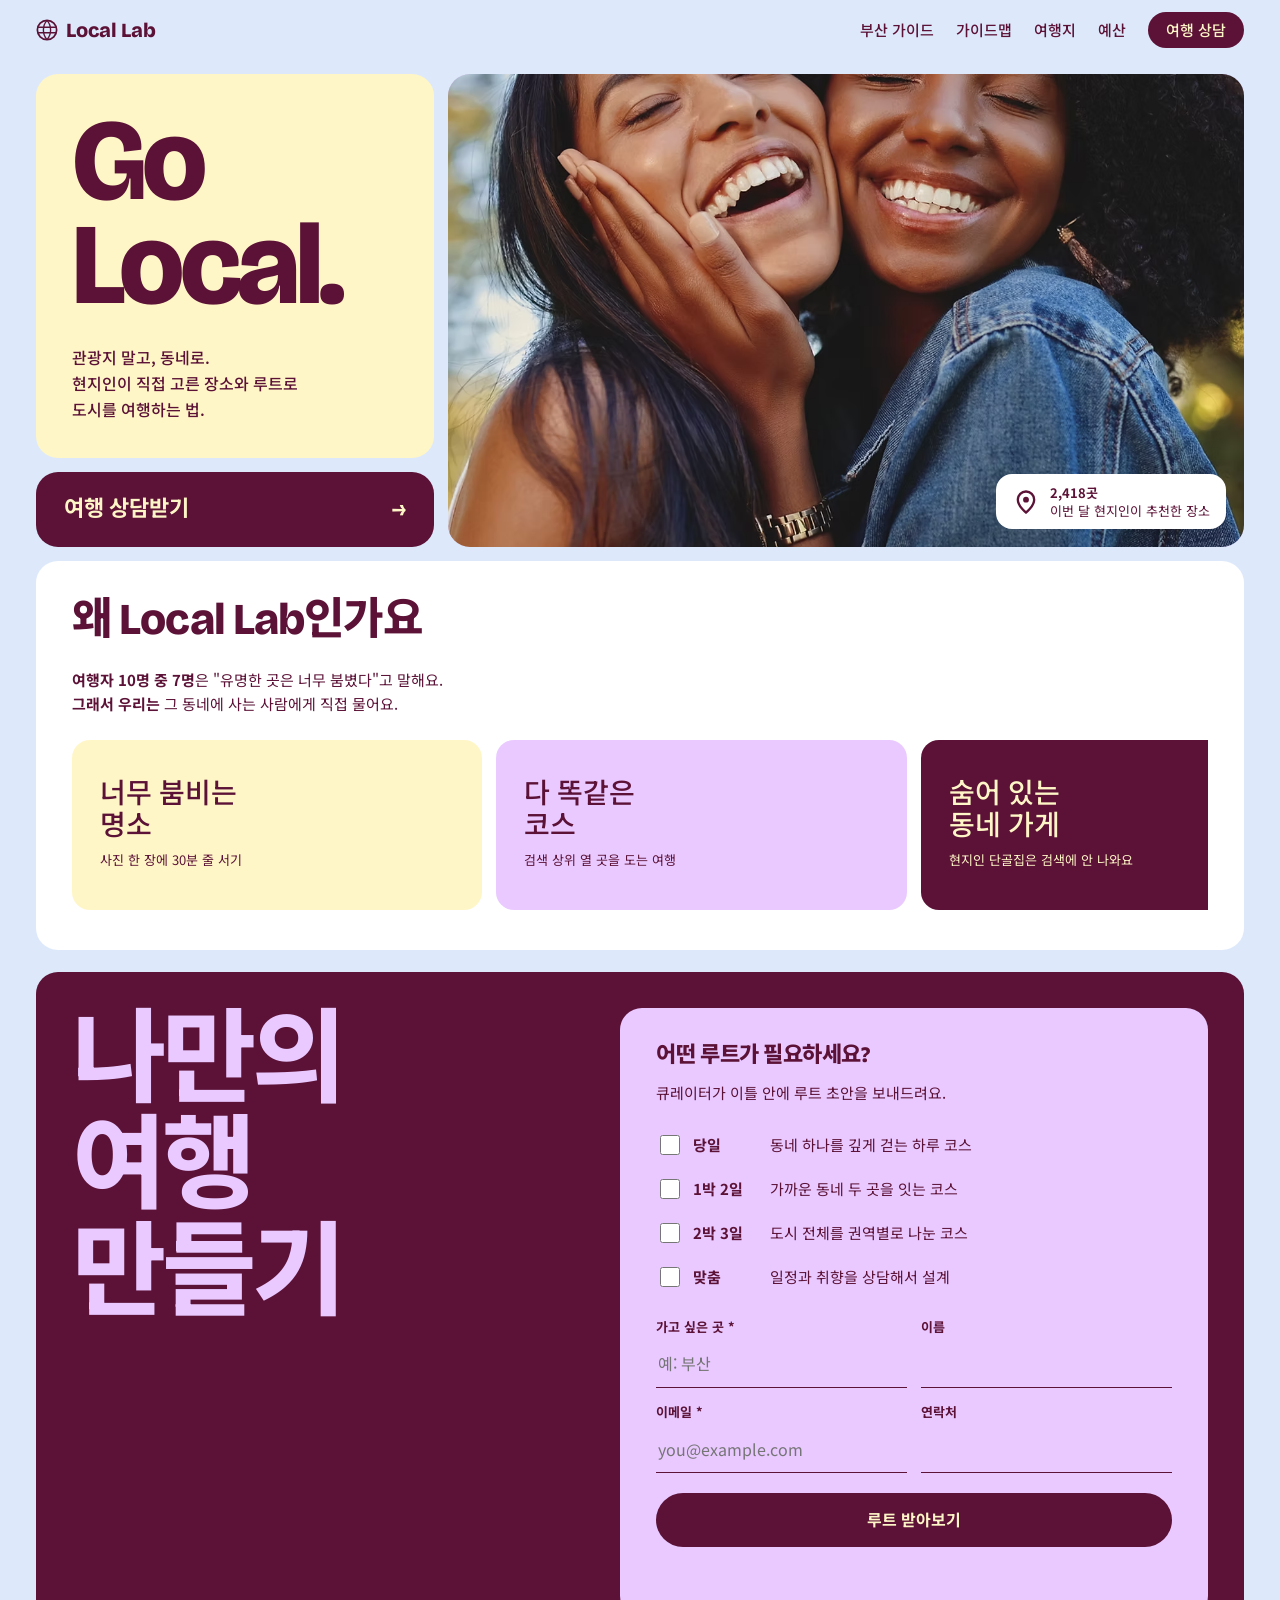
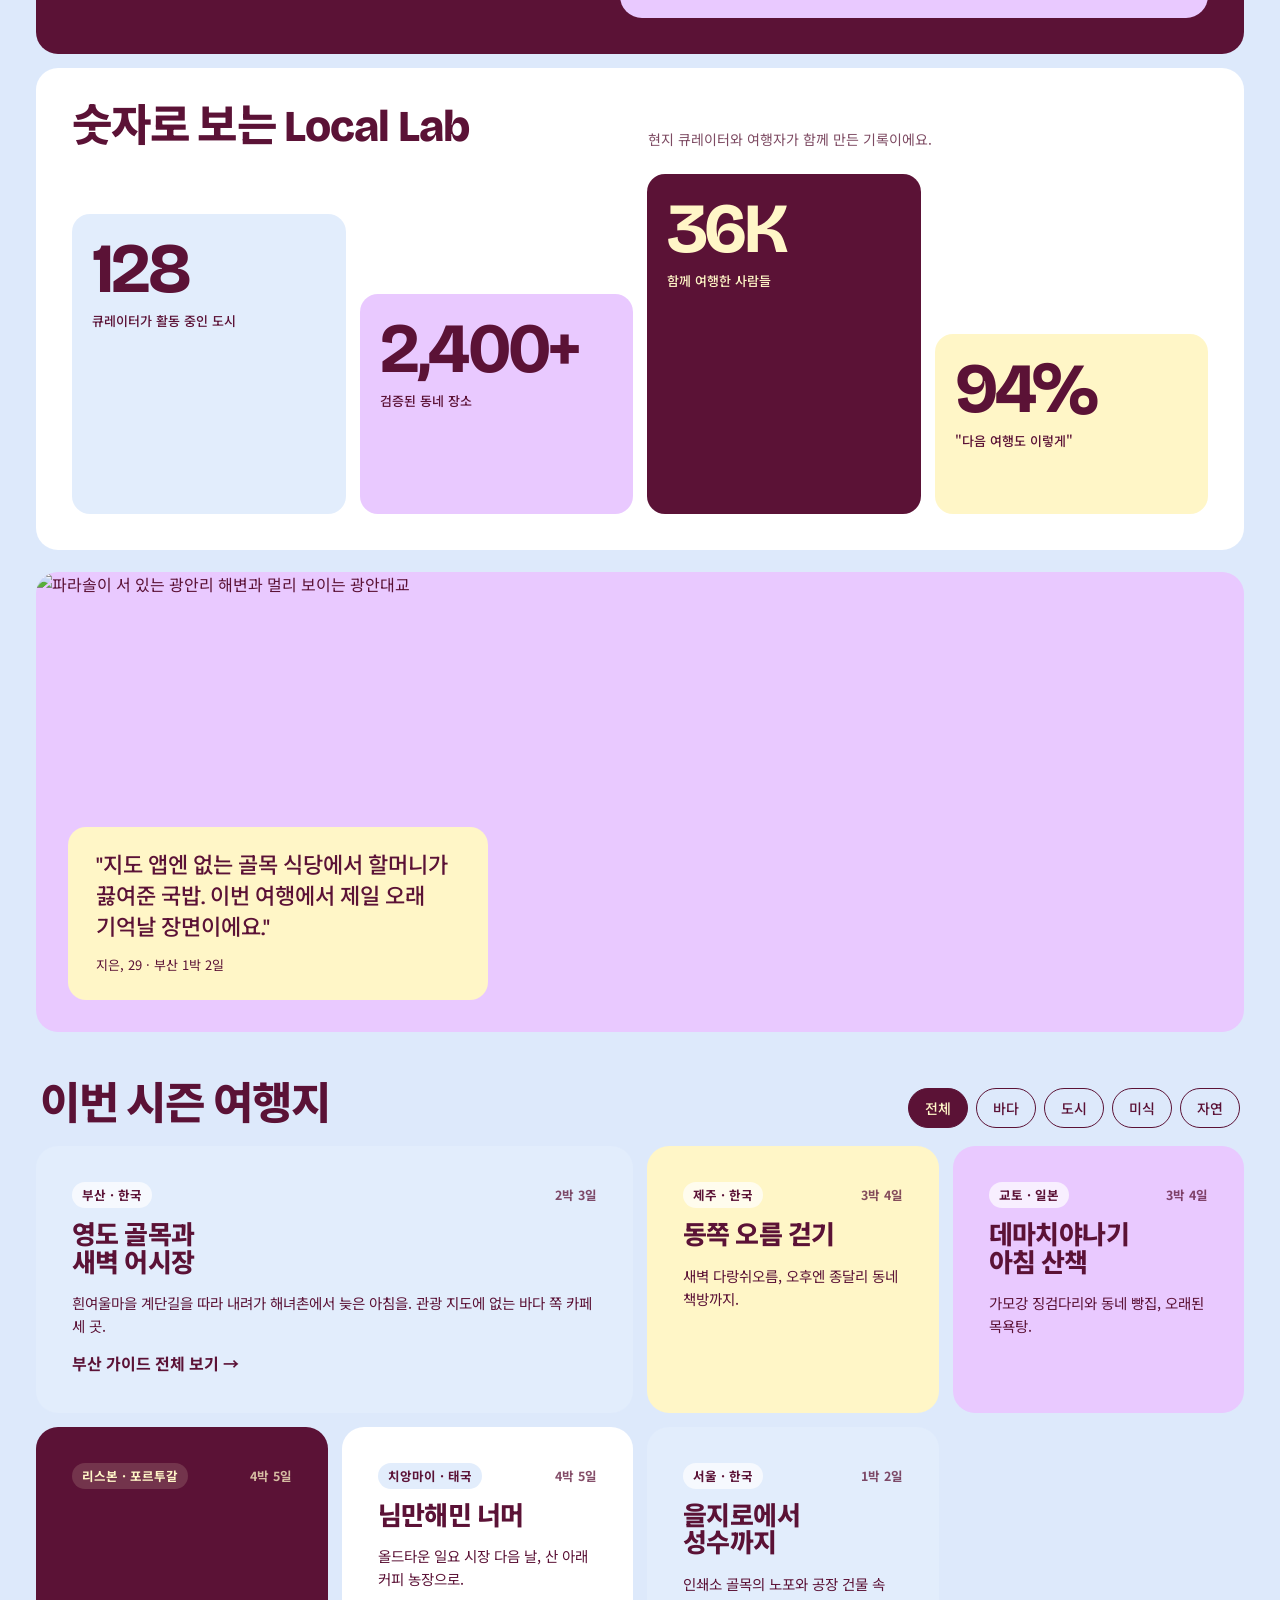
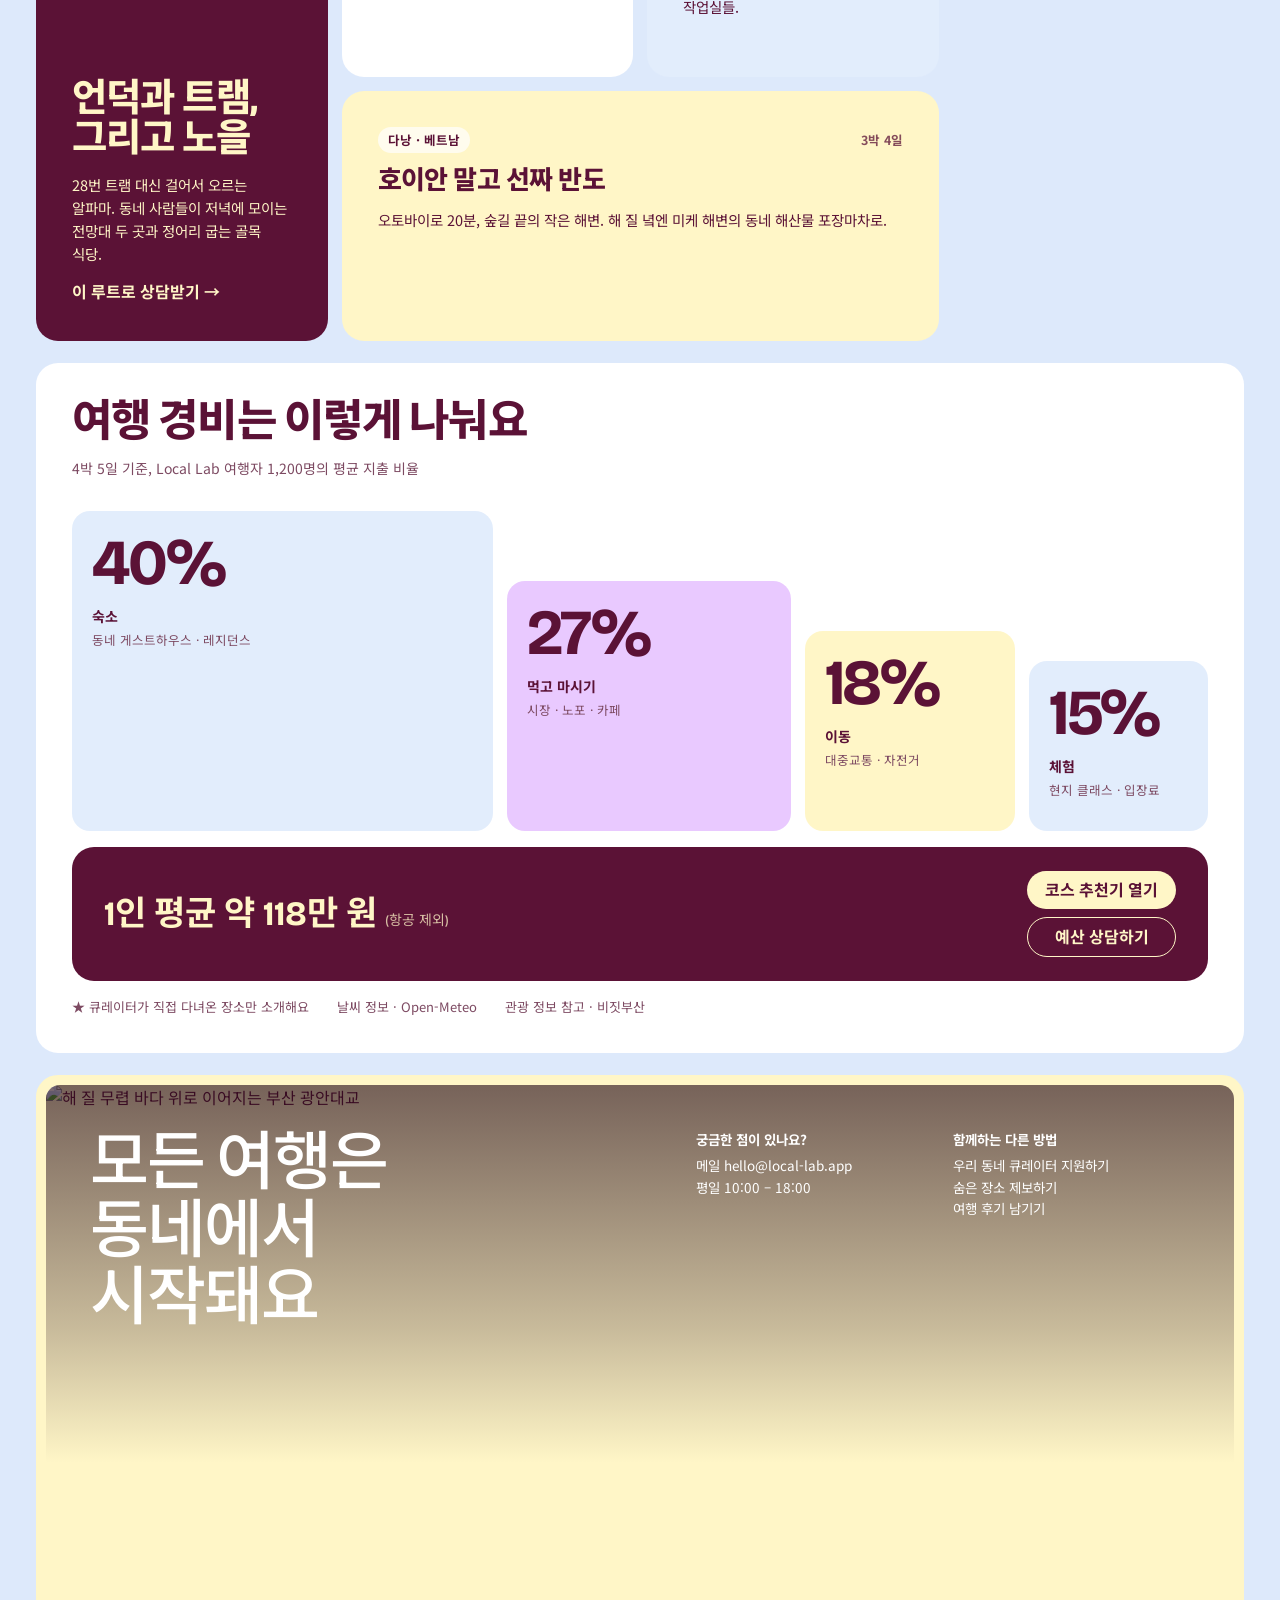
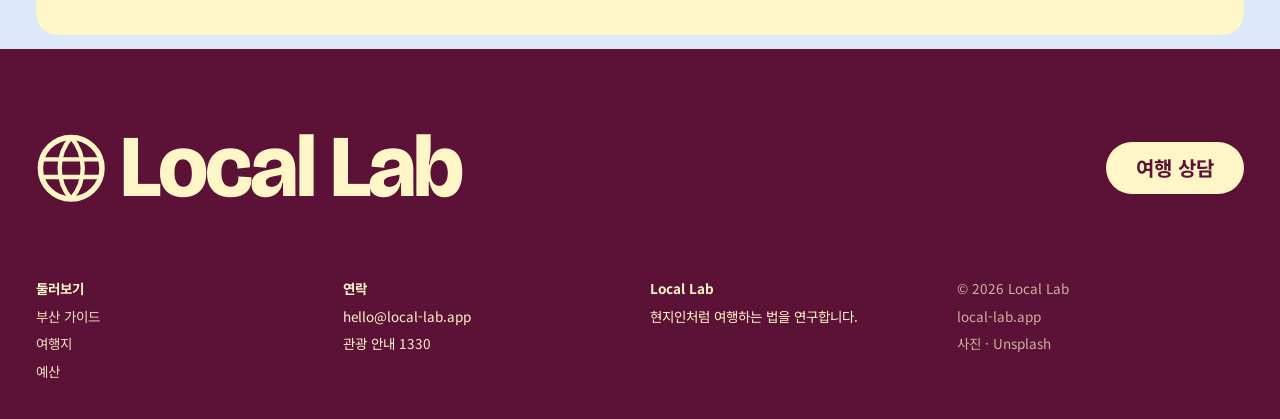
==== index.html @ 5cd9c6f1 "현재 배포본(1bb98b7c) 기준 첫 기록 홈, 부산 가이드, 가이드맵, 배포/롤백 스크립트  Co-Authored-By: Claude Opus 5.5 <noreply@anthr" ====
<!doctype html>
<html lang="ko">
<head>
  <meta charset="utf-8">
  <meta name="viewport" content="width=device-width, initial-scale=1, viewport-fit=cover">
  <meta name="theme-color" content="#dde9fb">
  <title>Local Lab · 현지인처럼 여행하기</title>
  <meta name="description" content="Local Lab은 현지인이 직접 고른 장소와 루트로 도시를 여행하는 법을 안내하는 여행 가이드입니다.">
  <link rel="icon" href="data:image/svg+xml,<svg xmlns='http://www.w3.org/2000/svg' viewBox='0 0 32 32'><rect width='32' height='32' rx='9' fill='%235b1236'/><circle cx='16' cy='14' r='6' fill='%23fff6c7'/><path d='M4 26 L12 18 L18 23 L23 19 L28 26Z' fill='%23e9c9ff'/></svg>">
  <link rel="preconnect" href="https://fonts.googleapis.com">
  <link rel="preconnect" href="https://fonts.gstatic.com" crossorigin>
  <link href="https://fonts.googleapis.com/css2?family=Bricolage+Grotesque:opsz,wght@12..96,500;12..96,700;12..96,800&family=Noto+Sans+KR:wght@400;500;700;900&display=swap" rel="stylesheet">
  <link rel="stylesheet" href="styles.css">
</head>
<body>

<header class="nav-wrap">
  <nav class="nav">
    <a class="logo" href="#top" aria-label="Local Lab 홈">
      <svg viewBox="0 0 32 32" aria-hidden="true"><circle cx="16" cy="16" r="14" fill="none" stroke="currentColor" stroke-width="2.5"/><path d="M16 2 C9 10 9 22 16 30 M16 2 C23 10 23 22 16 30 M3 12 H29 M3 20 H29" fill="none" stroke="currentColor" stroke-width="2"/></svg>
      Local Lab
    </a>
    <button class="menu-btn" aria-expanded="false" aria-controls="menu" aria-label="메뉴 열기">
      <span></span><span></span>
    </button>
    <ul class="menu" id="menu">
      <li><a href="busan.html">부산 가이드</a></li>
      <li><a href="map.html">가이드맵</a></li>
      <li><a href="#destinations">여행지</a></li>
      <li><a href="#budget">예산</a></li>
      <li><a href="#plan" class="pill">여행 상담</a></li>
    </ul>
  </nav>
</header>

<main id="top">

  <!-- 1. HERO -->
  <section class="hero container split">
    <div class="split-a hero-left">
      <div class="card hero-copy bg-cream">
        <h1>Go<br>Local.</h1>
        <p class="hero-sub">관광지 말고, 동네로.<br>현지인이 직접 고른 장소와 루트로<br>도시를 여행하는 법.</p>
      </div>
      <a href="#plan" class="card hero-cta bg-plum">여행 상담받기 <span aria-hidden="true">→</span></a>
    </div>
    <div class="split-b card hero-art bg-lilac">
      <img class="photo" alt="얼굴을 맞대고 환하게 웃는 두 여행자" src="assets/hero.avif" fetchpriority="high">
      <div class="hero-badge">
        <svg viewBox="0 0 24 24" aria-hidden="true"><path d="M12 21s-7-5.5-7-11a7 7 0 0 1 14 0c0 5.5-7 11-7 11z" fill="none" stroke="currentColor" stroke-width="2"/><circle cx="12" cy="10" r="2.5" fill="currentColor"/></svg>
        <span><b>2,418곳</b><br>이번 달 현지인이 추천한 장소</span>
      </div>
    </div>
  </section>

  <!-- 2. WHY -->
  <section class="container">
    <div class="card bg-white why">
      <h2>왜 Local Lab인가요</h2>
      <p class="why-lines"><b>여행자 10명 중 7명</b>은 "유명한 곳은 너무 붐볐다"고 말해요.<br><b>그래서 우리는</b> 그 동네에 사는 사람에게 직접 물어요.</p>
      <ul class="why-cards" aria-label="여행자들이 겪는 문제">
        <li class="bg-cream"><b>너무 붐비는<br>명소</b><span>사진 한 장에 30분 줄 서기</span></li>
        <li class="bg-lilac"><b>다 똑같은<br>코스</b><span>검색 상위 열 곳을 도는 여행</span></li>
        <li class="bg-plum"><b>숨어 있는<br>동네 가게</b><span>현지인 단골집은 검색에 안 나와요</span></li>
        <li class="bg-sky"><b>낯선 길과<br>말</b><span>물어볼 사람이 없는 골목</span></li>
      </ul>
    </div>
  </section>

  <!-- 3. PLAN (참여 폼) -->
  <section class="container" id="plan">
    <div class="card bg-plum plan split">
      <h2 class="plan-title split-a">나만의<br>여행<br>만들기</h2>
      <form class="card bg-lilac plan-form split-b" id="contact-form" novalidate>
        <h3>어떤 루트가 필요하세요?</h3>
        <p>큐레이터가 이틀 안에 루트 초안을 보내드려요.</p>
        <fieldset>
          <legend class="sr-only">루트 종류</legend>
          <label><input type="checkbox" name="type" value="day"> <b>당일</b> 동네 하나를 깊게 걷는 하루 코스</label>
          <label><input type="checkbox" name="type" value="short"> <b>1박 2일</b> 가까운 동네 두 곳을 잇는 코스</label>
          <label><input type="checkbox" name="type" value="long"> <b>2박 3일</b> 도시 전체를 권역별로 나눈 코스</label>
          <label><input type="checkbox" name="type" value="custom"> <b>맞춤</b> 일정과 취향을 상담해서 설계</label>
        </fieldset>
        <div class="row">
          <label class="field">가고 싶은 곳 *<input type="text" name="dest" required placeholder="예: 부산" autocomplete="off"></label>
          <label class="field">이름<input type="text" name="name" autocomplete="name"></label>
        </div>
        <div class="row">
          <label class="field">이메일 *<input type="email" name="email" required placeholder="you@example.com" autocomplete="email" inputmode="email"></label>
          <label class="field">연락처<input type="tel" name="phone" autocomplete="tel" inputmode="tel"></label>
        </div>
        <button type="submit" class="btn-plum">루트 받아보기</button>
        <p class="form-msg" role="status" aria-live="polite"></p>
      </form>
    </div>
  </section>

  <!-- 4. NUMBERS -->
  <section class="container">
    <div class="card bg-white why">
      <div class="why-head">
        <h2>숫자로 보는 Local Lab</h2>
        <p class="muted">현지 큐레이터와 여행자가 함께 만든 기록이에요.</p>
      </div>
      <div class="stats" role="list">
        <div class="stat bg-sky h1" role="listitem"><strong data-count="128">128</strong><span>큐레이터가 활동 중인 도시</span></div>
        <div class="stat bg-lilac h2" role="listitem"><strong data-count="2400" data-suffix="+">2,400+</strong><span>검증된 동네 장소</span></div>
        <div class="stat bg-plum h3" role="listitem"><strong data-count="36" data-suffix="K">36K</strong><span>함께 여행한 사람들</span></div>
        <div class="stat bg-cream h4" role="listitem"><strong data-count="94" data-suffix="%">94%</strong><span>"다음 여행도 이렇게"</span></div>
      </div>
    </div>
  </section>

  <!-- 5. TESTIMONIAL -->
  <section class="container">
    <figure class="card quote-card bg-lilac">
      <img class="photo" loading="lazy" alt="파라솔이 서 있는 광안리 해변과 멀리 보이는 광안대교"
        src="https://images.unsplash.com/photo-1633839537302-3c195a4893be?w=1600&q=75&auto=format&fit=crop"
        srcset="https://images.unsplash.com/photo-1633839537302-3c195a4893be?w=800&q=75&auto=format&fit=crop 800w,
                https://images.unsplash.com/photo-1633839537302-3c195a4893be?w=1600&q=75&auto=format&fit=crop 1600w,
                https://images.unsplash.com/photo-1633839537302-3c195a4893be?w=2400&q=75&auto=format&fit=crop 2400w"
        sizes="100vw">
      <blockquote class="quote bg-cream">
        <p>"지도 앱엔 없는 골목 식당에서 할머니가 끓여준 국밥. 이번 여행에서 제일 오래 기억날 장면이에요."</p>
        <figcaption>지은, 29 · 부산 1박 2일</figcaption>
      </blockquote>
    </figure>
  </section>

  <!-- 6. DESTINATIONS -->
  <section class="container" id="destinations">
    <div class="section-head">
      <h2>이번 시즌 여행지</h2>
      <div class="chips" role="group" aria-label="테마로 거르기">
        <button class="chip is-on" data-filter="all">전체</button>
        <button class="chip" data-filter="sea">바다</button>
        <button class="chip" data-filter="city">도시</button>
        <button class="chip" data-filter="food">미식</button>
        <button class="chip" data-filter="nature">자연</button>
      </div>
    </div>
    <div class="dest-grid">
      <article class="card dest bg-sky wide" data-tags="sea food">
        <div class="dest-top"><span class="tag">부산 · 한국</span><span class="days">2박 3일</span></div>
        <h3>영도 골목과<br>새벽 어시장</h3>
        <p>흰여울마을 계단길을 따라 내려가 해녀촌에서 늦은 아침을. 관광 지도에 없는 바다 쪽 카페 세 곳.</p>
        <a href="busan.html" class="link-dark">부산 가이드 전체 보기 →</a>
      </article>
      <article class="card dest bg-cream" data-tags="nature sea">
        <div class="dest-top"><span class="tag">제주 · 한국</span><span class="days">3박 4일</span></div>
        <h3>동쪽 오름 걷기</h3>
        <p>새벽 다랑쉬오름, 오후엔 종달리 동네 책방까지.</p>
      </article>
      <article class="card dest bg-lilac" data-tags="city food">
        <div class="dest-top"><span class="tag">교토 · 일본</span><span class="days">3박 4일</span></div>
        <h3>데마치야나기<br>아침 산책</h3>
        <p>가모강 징검다리와 동네 빵집, 오래된 목욕탕.</p>
      </article>
      <article class="card dest bg-plum tall" data-tags="city">
        <div class="dest-top"><span class="tag">리스본 · 포르투갈</span><span class="days">4박 5일</span></div>
        <h3>언덕과 트램,<br>그리고 노을</h3>
        <p>28번 트램 대신 걸어서 오르는 알파마. 동네 사람들이 저녁에 모이는 전망대 두 곳과 정어리 굽는 골목 식당.</p>
        <a href="#plan" class="link-light">이 루트로 상담받기 →</a>
      </article>
      <article class="card dest bg-white" data-tags="food nature">
        <div class="dest-top"><span class="tag">치앙마이 · 태국</span><span class="days">4박 5일</span></div>
        <h3>님만해민 너머</h3>
        <p>올드타운 일요 시장 다음 날, 산 아래 커피 농장으로.</p>
      </article>
      <article class="card dest bg-sky" data-tags="city food">
        <div class="dest-top"><span class="tag">서울 · 한국</span><span class="days">1박 2일</span></div>
        <h3>을지로에서<br>성수까지</h3>
        <p>인쇄소 골목의 노포와 공장 건물 속 작업실들.</p>
      </article>
      <article class="card dest bg-cream wide" data-tags="sea nature">
        <div class="dest-top"><span class="tag">다낭 · 베트남</span><span class="days">3박 4일</span></div>
        <h3>호이안 말고 선짜 반도</h3>
        <p>오토바이로 20분, 숲길 끝의 작은 해변. 해 질 녘엔 미케 해변의 동네 해산물 포장마차로.</p>
      </article>
    </div>
    <p class="empty" hidden>이 테마의 여행지는 곧 추가돼요.</p>
  </section>

  <!-- 7. BUDGET -->
  <section class="container" id="budget">
    <div class="card bg-white budget">
      <h2>여행 경비는 이렇게 나눠요</h2>
      <p class="muted">4박 5일 기준, Local Lab 여행자 1,200명의 평균 지출 비율</p>
      <div class="budget-bars">
        <div class="bar bg-sky b1"><strong>40%</strong><b>숙소</b><span>동네 게스트하우스 · 레지던스</span></div>
        <div class="bar bg-lilac b2"><strong>27%</strong><b>먹고 마시기</b><span>시장 · 노포 · 카페</span></div>
        <div class="bar bg-cream b3"><strong>18%</strong><b>이동</b><span>대중교통 · 자전거</span></div>
        <div class="bar bg-sky b4"><strong>15%</strong><b>체험</b><span>현지 클래스 · 입장료</span></div>
      </div>
      <div class="card bg-plum budget-total">
        <span>1인 평균 <b>약 118만 원</b> <small>(항공 제외)</small></span>
        <div class="btn-pair">
          <a href="busan.html#planner" class="pill pill-cream">코스 추천기 열기</a>
          <a href="#plan" class="pill pill-outline">예산 상담하기</a>
        </div>
      </div>
      <ul class="trust">
        <li>★ 큐레이터가 직접 다녀온 장소만 소개해요</li>
        <li>날씨 정보 · Open-Meteo</li>
        <li>관광 정보 참고 · 비짓부산</li>
      </ul>
    </div>
  </section>

  <!-- 8. CLOSING -->
  <section class="container">
    <div class="card closing">
      <img class="photo closing-photo" loading="lazy" alt="해 질 무렵 바다 위로 이어지는 부산 광안대교"
        src="https://images.unsplash.com/photo-1702040093537-b8c34eaa0f5c?w=1600&q=75&auto=format&fit=crop"
        srcset="https://images.unsplash.com/photo-1702040093537-b8c34eaa0f5c?w=800&q=75&auto=format&fit=crop 800w,
                https://images.unsplash.com/photo-1702040093537-b8c34eaa0f5c?w=1600&q=75&auto=format&fit=crop 1600w,
                https://images.unsplash.com/photo-1702040093537-b8c34eaa0f5c?w=2400&q=75&auto=format&fit=crop 2400w"
        sizes="100vw">
      <div class="closing-in split">
        <h2 class="split-a">모든 여행은<br>동네에서<br>시작돼요</h2>
        <div class="closing-cols split-b">
          <div>
            <b>궁금한 점이 있나요?</b>
            <p>메일 hello@local-lab.app</p>
            <p>평일 10:00 – 18:00</p>
          </div>
          <div>
            <b>함께하는 다른 방법</b>
            <p>우리 동네 큐레이터 지원하기</p>
            <p>숨은 장소 제보하기</p>
            <p>여행 후기 남기기</p>
          </div>
        </div>
      </div>
    </div>
  </section>

</main>

<!-- 9. FOOTER -->
<footer class="site-footer">
  <div class="container footer-top">
    <a class="logo logo-xl" href="#top">
      <svg viewBox="0 0 32 32" aria-hidden="true"><circle cx="16" cy="16" r="14" fill="none" stroke="currentColor" stroke-width="2.5"/><path d="M16 2 C9 10 9 22 16 30 M16 2 C23 10 23 22 16 30 M3 12 H29 M3 20 H29" fill="none" stroke="currentColor" stroke-width="2"/></svg>
      Local Lab
    </a>
    <a href="#plan" class="pill pill-cream pill-lg">여행 상담</a>
  </div>
  <div class="container footer-cols">
    <div><b>둘러보기</b><a href="busan.html">부산 가이드</a><a href="#destinations">여행지</a><a href="#budget">예산</a></div>
    <div><b>연락</b><span>hello@local-lab.app</span><span>관광 안내 1330</span></div>
    <div><b>Local Lab</b><span>현지인처럼 여행하는 법을 연구합니다.</span></div>
    <div class="footer-copy"><span>© 2026 Local Lab</span><span>local-lab.app</span><span>사진 · Unsplash</span></div>
  </div>
</footer>

<script src="script.js"></script>
</body>
</html>
---- styles.css ----
/* =========================================================
   Local Lab — 공통 스타일
   기기 대응: 폴더블 커버(280px~) · 휴대폰 · 펼친 폴더블/태블릿
             · 데스크톱 · 듀얼 화면(Surface Duo, 폴더블 분할 모드)
   ========================================================= */
:root {
  --page: #dde9fb;
  --white: #ffffff;
  --cream: #fff6c7;
  --lilac: #e9c9ff;
  --sky: #e2edfc;
  --plum: #5b1236;
  --plum-2: #7a1d4b;
  --ink: #5b1236;
  --ink-soft: #7d4a62;
  --radius: 22px;
  --gap: 14px;
  --pad: 16px;
  --display: "Bricolage Grotesque", "Noto Sans KR", system-ui, sans-serif;
  --body: "Noto Sans KR", system-ui, -apple-system, sans-serif;
  /* 듀얼 화면 값 (기본은 단일 화면) */
  --seg-a: 1fr;
  --seg-b: 1fr;
  --hinge: var(--gap);
}

*, *::before, *::after { box-sizing: border-box; }
html { scroll-behavior: smooth; scroll-padding-top: 84px; -webkit-text-size-adjust: 100%; }
body {
  margin: 0;
  background: var(--page);
  color: var(--ink);
  font-family: var(--body);
  line-height: 1.6;
  -webkit-font-smoothing: antialiased;
  overflow-x: hidden;
  word-break: keep-all;
  overflow-wrap: anywhere;
}
h1, h2, h3 { font-family: var(--display); margin: 0; line-height: 1.05; letter-spacing: -0.02em; }
h2 { font-size: clamp(26px, 4vw, 44px); font-weight: 800; }
h3 { font-size: clamp(19px, 2.2vw, 26px); font-weight: 800; }
p { margin: 0; }
a { color: inherit; -webkit-tap-highlight-color: transparent; }
button { -webkit-tap-highlight-color: transparent; }
.sr-only { position: absolute; width: 1px; height: 1px; overflow: hidden; clip: rect(0 0 0 0); white-space: nowrap; }
.muted { color: var(--ink-soft); font-size: 14px; }

.container {
  max-width: 1240px; margin: 0 auto;
  padding-left: max(var(--pad), env(safe-area-inset-left));
  padding-right: max(var(--pad), env(safe-area-inset-right));
}
section.container { margin-top: var(--gap); }
.card { border-radius: var(--radius); padding: clamp(18px, 3vw, 36px); }

.bg-white { background: var(--white); }
.bg-cream { background: var(--cream); }
.bg-lilac { background: var(--lilac); }
.bg-sky { background: var(--sky); }
.bg-plum { background: var(--plum); color: var(--cream); }

/* 두 칸 레이아웃 (듀얼 화면에서는 힌지 기준으로 나뉨) */
.split { display: grid; grid-template-columns: var(--seg-a) var(--seg-b); column-gap: var(--hinge); row-gap: var(--gap); }

/* ---------- NAV ---------- */
.nav-wrap {
  position: sticky; top: 0; z-index: 10;
  background: color-mix(in srgb, var(--page) 88%, transparent);
  backdrop-filter: blur(10px); -webkit-backdrop-filter: blur(10px);
  padding-top: env(safe-area-inset-top);
}
.nav {
  max-width: 1240px; margin: 0 auto; position: relative;
  padding: 12px max(var(--pad), env(safe-area-inset-right)) 12px max(var(--pad), env(safe-area-inset-left));
  display: flex; align-items: center; justify-content: space-between; gap: 12px;
}
.logo { display: inline-flex; align-items: center; gap: 8px; font-family: var(--display); font-weight: 800; font-size: 20px; text-decoration: none; white-space: nowrap; }
.logo svg { width: 22px; height: 22px; flex: none; }
.menu { list-style: none; margin: 0; padding: 0; display: flex; gap: 22px; align-items: center; }
.menu a { text-decoration: none; font-weight: 500; font-size: 15px; }
.pill { display: inline-flex; align-items: center; justify-content: center; min-height: 36px; background: var(--plum); color: var(--cream) !important; padding: 6px 18px; border-radius: 999px; font-weight: 700; text-decoration: none; white-space: nowrap; transition: transform .15s; }
.pill-cream { background: var(--cream); color: var(--plum) !important; }
.pill-outline { background: transparent; border: 1.5px solid var(--cream); }
.pill-lg { font-size: 20px; padding: 10px 30px; min-height: 52px; }
.menu-btn { display: none; background: none; border: 0; width: 44px; height: 44px; cursor: pointer; padding: 11px; color: var(--ink); }
.menu-btn span { display: block; height: 2px; background: currentColor; margin: 6px 0; transition: transform .2s; }
.menu-btn[aria-expanded="true"] span:first-child { transform: translateY(4px) rotate(45deg); }
.menu-btn[aria-expanded="true"] span:last-child { transform: translateY(-4px) rotate(-45deg); }

/* ---------- HERO ---------- */
.hero { --seg-a: 1fr; --seg-b: 2fr; margin-top: 4px; }
.hero-left { display: flex; flex-direction: column; gap: var(--gap); min-width: 0; }
.hero-copy { flex: 1; display: flex; flex-direction: column; justify-content: space-between; gap: 28px; min-height: 360px; }
.hero h1 { font-size: clamp(56px, 9vw, 132px); font-weight: 800; letter-spacing: -0.04em; line-height: 0.9; }
.hero h1.h1-ko { line-height: 1.04; letter-spacing: -0.03em; }
.hero-sub { font-size: 16px; font-weight: 500; }
.eyebrow { font-family: var(--display); font-weight: 700; font-size: 13px; letter-spacing: .14em; margin-bottom: 12px; opacity: .8; }
.hero-art { padding: 0; overflow: hidden; position: relative; min-height: 440px; }
.hero-art > svg { position: absolute; inset: 0; width: 100%; height: 100%; }
.photo { position: absolute; inset: 0; width: 100%; height: 100%; object-fit: cover; display: block; }
.hero-badge { position: absolute; right: 18px; bottom: 18px; left: auto; display: flex; gap: 10px; align-items: center; background: var(--white); border-radius: 16px; padding: 10px 16px; font-size: 13px; line-height: 1.35; max-width: calc(100% - 36px); }
.hero-badge svg { width: 28px; height: 28px; flex: none; }
.hero-cta { display: flex; justify-content: space-between; align-items: center; gap: 12px; padding: 20px 28px; min-height: 64px; font-family: var(--display); font-weight: 700; font-size: clamp(18px, 2vw, 22px); text-decoration: none; transition: background .2s; }
.hero-cta span { transition: transform .2s; }

/* ---------- WHY ---------- */
.why { display: grid; gap: 24px; }
.why-lines { font-size: 15px; }
.why-head { display: grid; grid-template-columns: 1fr 1fr; gap: 16px; align-items: end; }
/* 가로로 이어지는 색 카드 (마지막 카드는 살짝 잘려 보여 넘겨볼 수 있음) */
.why-cards {
  list-style: none; margin: 0; padding: 0 0 4px;
  display: grid; grid-auto-flow: column; grid-auto-columns: calc((100% - 2 * var(--gap)) / 2.7);
  gap: var(--gap); overflow-x: auto; scroll-snap-type: x mandatory; scrollbar-width: none;
}
.why-cards::-webkit-scrollbar { display: none; }
.why-cards li { scroll-snap-align: start; border-radius: 18px; padding: clamp(18px, 2.5vw, 28px); min-height: 170px; display: flex; flex-direction: column; justify-content: center; gap: 8px; }
.why-cards b { font-family: var(--display); font-size: clamp(20px, 2.4vw, 28px); font-weight: 500; line-height: 1.15; }
.why-cards span { font-size: 13px; }

/* ---------- STATS ---------- */
.stats { display: grid; grid-template-columns: repeat(4, 1fr); gap: var(--gap); align-items: end; }
.stat { border-radius: 18px; padding: 20px; display: flex; flex-direction: column; gap: 6px; min-width: 0; }
.stat strong { font-family: var(--display); font-size: clamp(36px, 5.5vw, 72px); font-weight: 700; letter-spacing: -0.04em; line-height: 1; }
.stat span { font-size: 13px; font-weight: 500; }
.h1 { height: 300px; } .h2 { height: 220px; } .h3 { height: 340px; } .h4 { height: 180px; }

/* ---------- PLAN FORM ---------- */
.plan { --seg-a: 1fr; --seg-b: 1.1fr; margin-top: 22px; align-items: start; }
.plan-title { font-size: clamp(52px, 8vw, 116px); color: var(--lilac); letter-spacing: -0.04em; line-height: 1.04; }
.plan-form { color: var(--plum); display: grid; gap: 14px; min-width: 0; }
.plan-form h3 { font-size: 22px; }
.plan-form > p { font-size: 15px; }
fieldset { border: 0; padding: 0; margin: 6px 0; display: grid; gap: 4px; min-width: 0; }
fieldset label { display: flex; gap: 10px; align-items: center; font-size: 15px; cursor: pointer; min-height: 40px; }
fieldset label b { margin-right: 4px; white-space: nowrap; min-width: 4.2em; }
input[type="checkbox"] { width: 20px; height: 20px; flex: none; accent-color: var(--plum); }
.row { display: grid; grid-template-columns: 1fr 1fr; gap: 14px; }
.field { display: grid; gap: 4px; font-size: 13px; font-weight: 700; min-width: 0; }
.field input, .field select { font: inherit; font-weight: 400; font-size: 16px; color: var(--plum); background: transparent; border: 0; border-bottom: 1.5px solid var(--plum); padding: 10px 2px; border-radius: 0; width: 100%; min-height: 44px; }
.field input:focus, .field select:focus { outline: none; border-bottom-width: 3px; }
.field input.is-bad { border-bottom-color: #c0263f; }
.btn-plum { font: inherit; font-weight: 700; font-size: 16px; background: var(--plum); color: var(--cream); border: 0; padding: 14px; min-height: 50px; border-radius: 999px; cursor: pointer; margin-top: 6px; transition: background .2s; }
.form-msg { font-size: 14px; font-weight: 700; min-height: 1.4em; }

/* ---------- TESTIMONIAL ---------- */
.quote-card { position: relative; margin: 22px 0 0; padding: 0; overflow: hidden; min-height: 460px; display: flex; align-items: flex-end; }
.quote-art { position: absolute; inset: 0; width: 100%; height: 100%; }
.quote { position: relative; margin: clamp(16px, 3vw, 32px); padding: 24px 28px; border-radius: 18px; max-width: 420px; }
.quote p { font-family: var(--display); font-size: clamp(17px, 2vw, 22px); font-weight: 500; line-height: 1.4; }
.quote figcaption { margin-top: 12px; font-size: 13px; }

/* ---------- SECTION HEAD + CHIPS ---------- */
.section-head { display: flex; justify-content: space-between; align-items: end; flex-wrap: wrap; gap: 16px; padding: 36px 4px 18px; }
.section-head .muted { max-width: 460px; }
.chips { display: flex; gap: 8px; flex-wrap: wrap; }
.chip { font: inherit; font-size: 14px; font-weight: 500; border: 1.5px solid var(--plum); background: transparent; color: var(--plum); padding: 6px 16px; min-height: 40px; border-radius: 999px; cursor: pointer; transition: background .15s, color .15s; }
.chip.is-on { background: var(--plum); color: var(--cream); }

/* ---------- DESTINATIONS ---------- */
.dest-grid { display: grid; grid-template-columns: repeat(4, 1fr); gap: var(--gap); grid-auto-flow: dense; }
.dest { display: flex; flex-direction: column; gap: 14px; min-height: 250px; min-width: 0; transition: transform .2s; }
.dest.wide { grid-column: span 2; }
.dest.tall { grid-row: span 2; }
.dest p { font-size: 14.5px; }
.dest-top { display: flex; justify-content: space-between; align-items: center; gap: 8px; font-size: 12.5px; font-weight: 700; flex-wrap: wrap; }
.tag { background: rgba(255,255,255,.7); padding: 3px 10px; border-radius: 999px; }
.bg-plum .tag { background: rgba(255,246,199,.15); }
.bg-white .tag { background: var(--sky); }
.days { opacity: .75; }
.dest.tall h3 { font-size: clamp(26px, 3vw, 40px); margin-top: auto; }
.link-light, .link-dark { font-weight: 700; text-decoration: none; }
.link-dark { margin-top: auto; }
.dest.is-hidden { display: none; }
.empty { text-align: center; padding: 40px; font-weight: 500; }

/* ---------- GUIDES ---------- */
.guide-grid { display: grid; grid-template-columns: repeat(3, 1fr); gap: var(--gap); }
.guide { display: flex; flex-direction: column; gap: 14px; }
.guide .num { font-family: var(--display); font-weight: 800; font-size: 15px; background: var(--lilac); width: 44px; height: 44px; border-radius: 50%; display: grid; place-items: center; }
.guide p { font-size: 14.5px; color: var(--ink-soft); }

/* ---------- BUDGET ---------- */
.budget { margin-top: 22px; display: grid; gap: 12px; }
.budget-bars { display: grid; grid-template-columns: 2fr 1.35fr 1fr 0.85fr; gap: var(--gap); align-items: end; margin-top: 20px; }
.bar { border-radius: 18px; padding: 20px; display: flex; flex-direction: column; gap: 2px; min-width: 0; }
.bar strong { font-family: var(--display); font-size: clamp(34px, 5vw, 68px); font-weight: 700; letter-spacing: -0.04em; line-height: 1; margin-bottom: 8px; }
.bar b { font-size: 14px; }
.bar span { font-size: 12.5px; color: var(--ink-soft); }
.b1 { height: 320px; } .b2 { height: 250px; } .b3 { height: 200px; } .b4 { height: 170px; }
.budget-total { display: flex; justify-content: space-between; align-items: center; flex-wrap: wrap; gap: 16px; margin-top: 4px; padding: 24px 32px; }
.budget-total > span { font-family: var(--display); font-size: clamp(22px, 3vw, 34px); font-weight: 700; }
.budget-total small { font-size: 14px; font-weight: 400; opacity: .75; }
.btn-pair { display: flex; flex-direction: column; gap: 8px; }
.trust { list-style: none; margin: 4px 0 0; padding: 0; display: flex; flex-wrap: wrap; gap: 8px 28px; font-size: 13px; color: var(--ink-soft); }

/* ---------- CLOSING ---------- */
.closing { position: relative; overflow: hidden; padding: 0; min-height: 560px; margin-top: 22px; background: var(--cream); border: 10px solid var(--cream); }
.closing-photo { border-radius: calc(var(--radius) - 8px); }
.closing::before { content: ""; position: absolute; inset: 0; z-index: 1; border-radius: calc(var(--radius) - 8px); background: linear-gradient(180deg, rgba(35, 8, 22, .62) 0%, rgba(35, 8, 22, .25) 45%, rgba(35, 8, 22, 0) 70%); }
.closing-in { position: relative; z-index: 2; --seg-a: 1.2fr; --seg-b: 1fr; padding: clamp(22px, 4vw, 44px); color: var(--white); align-items: start; }
.closing-in h2 { font-size: clamp(34px, 5vw, 64px); font-weight: 500; letter-spacing: -0.03em; }
.closing-cols { display: grid; grid-template-columns: 1fr 1fr; gap: 20px; font-size: 13.5px; line-height: 1.6; }
.closing-cols b { display: block; margin-bottom: 4px; }

/* ---------- FOOTER ---------- */
.site-footer { background: var(--plum); color: var(--cream); margin-top: var(--gap); padding: 48px 0 max(36px, env(safe-area-inset-bottom)); }
.footer-top { display: flex; justify-content: space-between; align-items: center; flex-wrap: wrap; gap: 20px; }
.logo-xl { font-size: clamp(40px, 7vw, 88px); gap: 14px; letter-spacing: -0.03em; }
.logo-xl svg { width: 0.8em; height: 0.8em; }
.footer-cols { display: grid; grid-template-columns: repeat(4, 1fr); gap: 20px; margin-top: 40px; font-size: 13.5px; }
.footer-cols > div { display: grid; gap: 6px; align-content: start; }
.footer-cols a { text-decoration: none; opacity: .9; }
.footer-copy { opacity: .7; }

/* 예전 단순 푸터 (부산 페이지) */
.footer { margin: var(--gap) auto 24px; }
.footer-in { display: flex; justify-content: space-between; align-items: center; flex-wrap: wrap; gap: 12px; font-size: 14px; }
.feature { display: flex; justify-content: space-between; align-items: center; gap: 24px; flex-wrap: wrap; text-decoration: none; margin-top: 22px; }
.feature h2 { color: var(--lilac); margin-bottom: 10px; }

/* =========================================================
   부산 페이지
   ========================================================= */
.weather { position: absolute; left: 18px; bottom: 18px; padding: 14px 18px; border-radius: 16px; display: grid; gap: 2px; max-width: calc(100% - 36px); }
.w-label { font-size: 12px; font-weight: 700; opacity: .7; }
.w-temp { font-family: var(--display); font-size: 34px; font-weight: 800; line-height: 1.1; }
.w-desc { font-size: 13px; }

.tools-grid { display: grid; grid-template-columns: repeat(3, 1fr); gap: var(--gap); }
.tool { display: grid; grid-template-columns: auto 1fr; column-gap: 14px; row-gap: 2px; align-items: center; text-decoration: none; padding: 20px 22px; min-width: 0; transition: transform .2s; }
.tool .ico { grid-row: span 2; font-size: 26px; width: 52px; height: 52px; display: grid; place-items: center; background: var(--sky); border-radius: 14px; }
.tool.bg-cream .ico { background: var(--white); }
.tool b { font-size: 16px; }
.tool span:last-child { font-size: 13px; color: var(--ink-soft); }

.now-head { display: flex; justify-content: space-between; align-items: end; gap: 12px; flex-wrap: wrap; margin-bottom: 20px; }
.now-list { list-style: none; margin: 0; padding: 0; display: grid; grid-template-columns: repeat(5, 1fr); gap: var(--gap); }
.now-list li { display: grid; gap: 10px; align-content: start; background: var(--sky); border-radius: 18px; padding: 20px; }
.now-list li:nth-child(2), .now-list li:nth-child(5) { background: var(--lilac); }
.now-list li:nth-child(3) { background: var(--cream); }
.now-list .n { font-family: var(--display); font-weight: 800; font-size: 40px; line-height: 1; }
.now-list b { display: block; font-size: 16px; margin-bottom: 4px; }
.now-list p { font-size: 13.5px; }

.theme-grid { display: grid; grid-template-columns: repeat(3, 1fr); gap: var(--gap); }
.place { display: flex; flex-direction: column; gap: 10px; align-items: flex-start; min-height: 190px; }
.place p { font-size: 14.5px; }

.popular { --seg-a: 1fr; --seg-b: 1.6fr; margin-top: 22px; column-gap: max(32px, var(--hinge)); }
.popular h2 { color: var(--lilac); font-size: clamp(40px, 6vw, 80px); letter-spacing: -0.04em; }
.pop-sub { margin-top: 16px; font-size: 15px; opacity: .9; }
.pop-list { list-style: none; margin: 0; padding: 0; display: grid; grid-template-columns: 1fr 1fr; gap: 10px; }
.pop-list li { display: flex; gap: 14px; align-items: center; background: rgba(255,246,199,.08); border-radius: 14px; padding: 12px 16px; }
.pop-list .rank { font-family: var(--display); font-weight: 800; font-size: 22px; color: var(--lilac); }
.pop-list b { display: block; font-size: 15px; }
.pop-list div span { font-size: 12.5px; opacity: .7; }

.fest-grid { display: grid; grid-template-columns: repeat(4, 1fr); gap: var(--gap); }
.fest .season { display: inline-block; font-family: var(--display); font-weight: 800; font-size: 34px; margin-bottom: 12px; }
.fest ul { list-style: none; margin: 0; padding: 0; display: grid; gap: 12px; }
.fest li { display: grid; gap: 2px; }
.fest li b { font-size: 15px; }
.fest li span { font-size: 13.5px; color: var(--ink-soft); }

.field-legend { font-size: 13px; font-weight: 700; margin-bottom: 8px; padding: 0; }
.check-grid { display: grid; grid-template-columns: 1fr 1fr; gap: 4px 8px; }
.check-grid label { display: flex; gap: 8px; align-items: center; font-size: 15px; cursor: pointer; min-height: 40px; }
.plan-result { grid-column: 1 / -1; display: grid; grid-template-columns: repeat(auto-fit, minmax(240px, 1fr)); gap: var(--gap); }
.plan-result:empty { display: none; }
.plan-result .form-msg { color: var(--cream); }
.day { color: var(--plum); }
.day-head { display: flex; justify-content: space-between; align-items: baseline; gap: 10px; margin-bottom: 14px; flex-wrap: wrap; }
.day-head b { font-family: var(--display); font-size: 22px; }
.day-head span { font-size: 12.5px; color: var(--ink-soft); }
.day ol { list-style: none; margin: 0; padding: 0; display: grid; gap: 14px; }
.day li { display: grid; grid-template-columns: 48px 1fr; gap: 10px; }
.slot { font-size: 12px; font-weight: 700; background: var(--lilac); border-radius: 999px; text-align: center; height: 24px; line-height: 24px; }
.day li b { font-size: 15px; }
.day li p { font-size: 13.5px; color: var(--ink-soft); }

.info-grid { display: grid; grid-template-columns: repeat(3, 1fr); gap: var(--gap); }
.info ul { margin: 14px 0 0; padding-left: 18px; display: grid; gap: 8px; font-size: 14.5px; }
.newsletter { display: flex; justify-content: space-between; align-items: center; gap: 24px; flex-wrap: wrap; margin-top: 22px; }
.newsletter h2 { margin-bottom: 8px; }
.nl-form { display: flex; gap: 10px; flex-wrap: wrap; flex: 1; max-width: 460px; }
.nl-form input { flex: 1; min-width: 0; font: inherit; font-size: 16px; color: var(--plum); border: 1.5px solid var(--plum); background: var(--white); border-radius: 999px; padding: 12px 18px; min-height: 48px; }
.nl-form .btn-plum { margin-top: 0; padding: 12px 22px; }
.nl-form .form-msg { flex-basis: 100%; }

/* =========================================================
   가이드맵
   ========================================================= */
.map-title { display: flex; justify-content: space-between; align-items: flex-end; gap: 24px; flex-wrap: wrap; margin-top: 4px; }
.map-kicker { font-family: "Gaegu", var(--body); font-size: 22px; color: #2f7fd8; margin-bottom: 6px; }
.map-title h1 { font-size: clamp(38px, 6vw, 72px); font-weight: 800; letter-spacing: -0.03em; line-height: 1.05; }
.map-big { font-size: 1.15em; color: #2f7fd8; letter-spacing: 0.02em; }
.chip-mini { display: inline-block; font-size: .32em; vertical-align: middle; background: #2f7fd8; color: #fff; padding: .25em .7em; border-radius: 999px; letter-spacing: 0; transform: translateY(-.4em); }
.map-intro { max-width: 420px; font-size: 14.5px; }

.map-layout { --seg-a: 1.75fr; --seg-b: 1fr; margin-top: var(--gap); align-items: start; }
.map-card { scroll-margin-top: 76px; position: relative; padding: 0; overflow: hidden; background: #cfe4f7; min-height: 0; border: 6px solid var(--white); }
#map { height: min(78vh, 760px); min-height: 420px; width: 100%; background: #cfe4f7; font-family: var(--body); }
.map-page .leaflet-container a { color: var(--plum); }
/* 일반 지도를 일러스트 지도처럼 부드러운 파스텔 톤으로 */
.map-page .leaflet-tile-pane { filter: saturate(.5) brightness(1.06) contrast(.92) hue-rotate(-6deg); }
.leaflet-control-zoom a { width: 40px !important; height: 40px !important; line-height: 38px !important; font-size: 20px !important; color: var(--plum) !important; }
.leaflet-bar { border: 0 !important; box-shadow: 0 4px 14px rgba(91,18,54,.18) !important; border-radius: 14px !important; overflow: hidden; }

/* 핀 */
.pin-wrap { background: none; border: 0; }
.pin {
  --c: var(--plum);
  position: relative; display: grid; place-items: center; width: 40px; height: 40px;
  background: var(--white); border: 3px solid var(--c); border-radius: 50% 50% 50% 4px; transform: rotate(-45deg);
  box-shadow: 0 4px 10px rgba(30, 20, 40, .25); transition: transform .18s, box-shadow .18s, opacity .2s;
}
.pin i { transform: rotate(45deg); font-style: normal; font-size: 18px; line-height: 1; }
.pin b { position: absolute; top: -8px; right: -8px; transform: rotate(45deg); min-width: 20px; height: 20px; padding: 0 4px; border-radius: 999px; background: var(--c); color: #fff; font: 700 11px/20px var(--body); text-align: center; }
.pin-wrap:hover .pin, .pin-wrap:focus-visible .pin { transform: rotate(-45deg) scale(1.12); }
.pin-wrap.is-selected { z-index: 9999 !important; }
.pin-wrap.is-selected .pin { transform: rotate(-45deg) scale(1.3); background: var(--c); box-shadow: 0 8px 20px rgba(30, 20, 40, .35); }
.pin-wrap.is-dim .pin { opacity: .28; transform: rotate(-45deg) scale(.85); }
.pin-wrap.is-off { display: none; }
.pin-wrap:focus-visible { outline: none; }
.pin-wrap:focus-visible .pin { outline: 3px solid var(--plum); outline-offset: 3px; }

/* 설명창 */
.place-card {
  position: absolute; z-index: 1000; left: 14px; bottom: 14px; width: min(360px, calc(100% - 28px));
  background: var(--white); border-radius: 20px; padding: 20px 20px 18px; color: var(--plum);
  box-shadow: 0 16px 40px rgba(30, 20, 40, .25); display: grid; gap: 10px;
  animation: pc-in .22s ease;
}
.place-card[hidden] { display: none; }
@keyframes pc-in { from { opacity: 0; transform: translateY(12px); } }
.pc-close { position: absolute; right: 8px; top: 8px; width: 40px; height: 40px; border: 0; background: var(--sky); border-radius: 50%; font-size: 22px; line-height: 1; color: var(--plum); cursor: pointer; }
.pc-head { display: flex; gap: 12px; align-items: center; padding-right: 40px; }
.pc-num { --c: var(--plum); flex: none; width: 38px; height: 38px; border-radius: 50%; background: var(--c); color: #fff; display: grid; place-items: center; font: 800 16px var(--display); }
.pc-head h2 { font-size: 21px; line-height: 1.2; }
.pc-area { font-size: 12.5px; color: var(--ink-soft); }
.pc-tags { display: flex; flex-wrap: wrap; gap: 6px; }
.pc-tag { --c: var(--plum); font-size: 12px; font-weight: 700; padding: 3px 10px; border-radius: 999px; background: color-mix(in srgb, var(--c) 14%, white); color: color-mix(in srgb, var(--c) 80%, black); }
.pc-desc { font-size: 14.5px; line-height: 1.6; }
.pc-meta { font-size: 13px; color: var(--ink-soft); }
.pc-courses { display: flex; flex-wrap: wrap; gap: 6px; align-items: center; font-size: 12px; }
.pc-courses:empty { display: none; }
.pc-courses span { font-weight: 700; margin-right: 2px; }
.pc-courses button { --c: var(--plum); font: inherit; font-weight: 700; border: 1.5px solid var(--c); color: var(--c); background: none; padding: 4px 10px; min-height: 32px; border-radius: 999px; cursor: pointer; }
.pc-link { justify-self: start; min-height: 40px; font-size: 14px; }

.map-reset { position: absolute; z-index: 999; left: 12px; top: 12px; font: inherit; font-weight: 700; font-size: 13px; background: var(--white); color: var(--plum); border: 0; border-radius: 999px; padding: 8px 14px; min-height: 40px; box-shadow: 0 4px 14px rgba(91,18,54,.18); cursor: pointer; }

/* 오른쪽: 범례 + 코스 */
.map-side { display: grid; gap: var(--gap); align-content: start; min-width: 0; }
.legend h2, .courses h2 { font-size: 22px; }
.legend .muted { margin: 4px 0 12px; font-size: 13px; }
.legend-list { list-style: none; margin: 0; padding: 0; display: grid; grid-template-columns: repeat(auto-fill, minmax(140px, 1fr)); gap: 8px; }
.lg b { white-space: nowrap; }
.lg { --c: var(--plum); width: 100%; display: flex; align-items: center; gap: 8px; font: inherit; text-align: left; background: color-mix(in srgb, var(--c) 10%, white); border: 2px solid var(--c); color: var(--plum); border-radius: 14px; padding: 8px 10px; min-height: 48px; cursor: pointer; transition: opacity .15s, background .15s; }
.lg .dot { width: 28px; height: 28px; flex: none; border-radius: 50%; background: var(--white); display: grid; place-items: center; font-size: 15px; box-shadow: inset 0 0 0 2px var(--c); }
.lg b { font-size: 14px; }
.lg small { margin-left: auto; font-size: 12px; color: var(--ink-soft); }
.lg:not(.is-on) { opacity: .45; background: var(--white); border-style: dashed; }

.courses h2 { margin-bottom: 14px; line-height: 1.2; }
.course-list { list-style: none; margin: 0; padding: 0; display: grid; gap: 10px; }
.course { --c: var(--plum); width: 100%; text-align: left; font: inherit; color: var(--plum); background: var(--white); border: 0; border-left: 6px solid var(--c); border-radius: 14px; padding: 12px 14px; display: grid; gap: 3px; cursor: pointer; box-shadow: inset 0 0 0 1.5px color-mix(in srgb, var(--c) 30%, white); transition: background .15s, box-shadow .15s; }
.course .c-name { font-weight: 800; font-size: 15.5px; color: var(--c); }
.course .c-meta { font-size: 12.5px; font-weight: 700; }
.course .c-desc { font-size: 13px; color: var(--ink-soft); line-height: 1.5; }
.course .c-stops { font-size: 12px; font-weight: 700; color: var(--c); margin-top: 2px; }
.course.is-on { background: color-mix(in srgb, var(--c) 12%, white); box-shadow: inset 0 0 0 2px var(--c); }

/* 장소 목록 */
.area-grid { display: grid; grid-template-columns: repeat(4, 1fr); gap: var(--gap); }
.area-box h3 { font-size: 17px; margin-bottom: 10px; }
.area-box ul { list-style: none; margin: 0; padding: 0; display: grid; gap: 2px; }
.area-box button { width: 100%; display: flex; align-items: center; gap: 10px; font: inherit; font-size: 14px; text-align: left; color: var(--plum); background: none; border: 0; border-radius: 10px; padding: 6px 6px; min-height: 40px; cursor: pointer; }
.ln { --c: var(--plum); flex: none; width: 24px; height: 24px; border-radius: 50%; background: var(--c); color: #fff; display: grid; place-items: center; font: 700 11px var(--body); }

@media (hover: hover) {
  .area-box button:hover, .course:hover { background: var(--sky); }
  .pc-close:hover { background: var(--lilac); }
}

@media (max-width: 1023px) {
  .map-layout { --seg-a: 1fr; --seg-b: 1fr; grid-template-columns: 1fr; }
  .map-side { grid-template-columns: 1fr 1fr; }
  .area-grid { grid-template-columns: repeat(2, 1fr); }
}
@media (max-width: 719px) {
  .map-card { border-width: 4px; }
  #map { height: 72vh; height: 72svh; min-height: 360px; }
  .map-side { grid-template-columns: 1fr; }
  /* 휴대폰: 설명창을 지도 아래쪽 시트로 */
  .place-card { left: 8px; right: 8px; bottom: 8px; width: auto; max-height: 62%; overflow-y: auto; padding: 18px 16px 16px; border-radius: 18px; }
  .place-card::before { content: ""; position: absolute; top: 7px; left: 50%; width: 38px; height: 4px; margin-left: -19px; border-radius: 4px; background: #d9cfe0; }
  .map-intro { font-size: 14px; }
}
@media (max-width: 359px) {
  .legend-list, .area-grid { grid-template-columns: 1fr; }
  .pc-head h2 { font-size: 18px; }
  .map-kicker { font-size: 19px; }
}
/* 듀얼 화면: 왼쪽 화면은 지도, 오른쪽 화면은 범례·코스 */
@media (horizontal-viewport-segments: 2) {
  .map-layout { grid-template-columns: env(viewport-segment-width 0 0) env(viewport-segment-width 1 0); }
  .map-side { grid-template-columns: 1fr; padding-right: 20px; }
  #map { height: calc(100vh - 140px); }
  .area-grid { grid-template-columns: var(--seg-a) var(--seg-b); }
}
@media (vertical-viewport-segments: 2) {
  /* 반쯤 접은 플렉스 모드: 위 화면은 지도, 아래 화면은 설명창 */
  #map { height: calc(env(viewport-segment-height 0 0) - 70px); }
  .place-card { position: fixed; left: 12px; right: 12px; width: auto; top: calc(env(viewport-segment-top 0 1) + 12px); bottom: auto; max-height: calc(env(viewport-segment-height 0 1) - 24px); overflow-y: auto; }
}

/* ---------- 공통 상호작용 ---------- */
:focus-visible { outline: 3px solid var(--plum); outline-offset: 2px; }
.bg-plum :focus-visible { outline-color: var(--cream); }
@media (hover: hover) {
  .menu a:not(.pill):hover { text-decoration: underline; text-underline-offset: 4px; }
  .pill:hover { transform: translateY(-1px); }
  .hero-cta:hover, .feature:hover { background: var(--plum-2); }
  .hero-cta:hover span { transform: translateX(6px); }
  .chip:not(.is-on):hover { background: var(--white); }
  .dest:hover, .tool:hover { transform: translateY(-3px); }
  .btn-plum:hover { background: var(--plum-2); }
  .link-light:hover, .link-dark:hover, .footer-cols a:hover { text-decoration: underline; }
}
.reveal { opacity: 0; transform: translateY(18px); transition: opacity .6s ease, transform .6s ease; }
.reveal.in { opacity: 1; transform: none; }
@media (prefers-reduced-motion: reduce) {
  html { scroll-behavior: auto; }
  .reveal { opacity: 1; transform: none; transition: none; }
}

/* =========================================================
   반응형
   ========================================================= */

/* 펼친 폴더블 · 태블릿 (720~1023px) */
@media (max-width: 1023px) {
  .dest-grid { grid-template-columns: repeat(2, 1fr); }
  .dest.tall { grid-row: auto; }
  .guide-grid, .info-grid { grid-template-columns: 1fr; }
  .tools-grid, .theme-grid { grid-template-columns: repeat(2, 1fr); }
  .now-list { grid-template-columns: repeat(2, 1fr); }
  .now-list li:last-child:nth-child(odd) { grid-column: 1 / -1; }
  .fest-grid { grid-template-columns: repeat(2, 1fr); }
  .footer-cols { grid-template-columns: repeat(2, 1fr); }
  .closing-in, .popular { --seg-a: 1fr; --seg-b: 1fr; }
}

/* 휴대폰 (719px 이하) */
@media (max-width: 719px) {
  :root { --radius: 18px; --gap: 10px; }
  html { scroll-padding-top: 72px; }
  .menu-btn { display: block; }
  .menu {
    display: none; position: absolute; top: calc(100% + 4px);
    left: max(var(--pad), env(safe-area-inset-left)); right: max(var(--pad), env(safe-area-inset-right));
    flex-direction: column; align-items: stretch; gap: 2px;
    background: var(--white); border-radius: 18px; padding: 10px;
    box-shadow: 0 12px 30px rgba(91,18,54,.15);
  }
  .menu.open { display: flex; }
  .menu a { display: flex; align-items: center; min-height: 48px; padding: 0 14px; font-size: 16px; }
  .menu .pill { justify-content: center; margin-top: 4px; }

  .split { grid-template-columns: 1fr; }
  .hero-copy { min-height: 0; gap: 20px; }
  .hero-art { min-height: 300px; }
  .why-head { grid-template-columns: 1fr; }
  .why-cards { grid-auto-columns: 72%; }
  .why-cards li { min-height: 150px; }
  .stats, .budget-bars { grid-template-columns: 1fr 1fr; align-items: stretch; }
  .h1, .h2, .h3, .h4, .b1, .b2, .b3, .b4 { height: auto; min-height: 140px; }
  .dest-grid, .tools-grid, .theme-grid, .fest-grid, .pop-list, .now-list { grid-template-columns: 1fr; }
  .dest.wide { grid-column: auto; }
  .dest { min-height: 0; }
  .row { grid-template-columns: 1fr; }
  .chips { overflow-x: auto; flex-wrap: nowrap; width: 100%; padding-bottom: 4px; scrollbar-width: none; }
  .chips::-webkit-scrollbar { display: none; }
  .chip { flex: none; }
  .section-head { padding: 28px 2px 14px; }
  .quote-card { min-height: 420px; }
  .budget-total { padding: 20px; }
  .btn-pair { flex-direction: row; flex-wrap: wrap; width: 100%; }
  .btn-pair .pill { flex: 1; min-height: 44px; }
  .closing { min-height: 620px; border-width: 6px; }
  .closing-cols { grid-template-columns: 1fr 1fr; }
  .footer-top .pill-lg { width: 100%; }
  .footer-cols { grid-template-columns: 1fr 1fr; }
  .check-grid { grid-template-columns: 1fr 1fr; }
  .weather, .hero-badge { left: 12px; right: 12px; bottom: 12px; max-width: none; }
}

/* 접힌 폴더블 커버 화면 · 아주 좁은 화면 (359px 이하, 갤럭시 폴드 커버 280~344px 포함) */
@media (max-width: 359px) {
  :root { --pad: 10px; --radius: 16px; }
  .card { padding: 16px; }
  .logo:not(.logo-xl) { font-size: 18px; }
  fieldset label b { min-width: 0; }
  fieldset label { flex-wrap: wrap; column-gap: 8px; }
  .hero h1 { font-size: clamp(48px, 19vw, 72px); }
  .hero-sub, .why-lines { font-size: 14px; }
  .hero-art { min-height: 240px; }
  .stats, .budget-bars, .check-grid, .closing-cols, .footer-cols { grid-template-columns: 1fr; }
  .stat strong, .bar strong { font-size: 40px; }
  .plan-title { font-size: 48px; }
  .quote { margin: 10px; padding: 18px; }
  .tool { padding: 16px; column-gap: 10px; }
  .tool .ico { width: 44px; height: 44px; font-size: 22px; }
  .pill-lg { font-size: 17px; }
}

/* 가로로 눕힌 휴대폰 (높이가 낮은 화면) */
@media (max-height: 500px) and (orientation: landscape) {
  .nav-wrap { position: static; }
  .hero-art { min-height: 260px; }
  .hero-copy { min-height: 0; }
}

/* =========================================================
   듀얼 화면 · 폴더블 분할 모드
   (Viewport Segments API: Surface Duo, Galaxy Fold/Flip 등)
   ========================================================= */

/* 좌우로 나뉜 화면: 두 칸 레이아웃을 힌지에 맞춰 정렬 */
@media (horizontal-viewport-segments: 2) {
  :root {
    --seg-a: env(viewport-segment-width 0 0);
    --seg-b: env(viewport-segment-width 1 0);
    --hinge: calc(env(viewport-segment-left 1 0) - env(viewport-segment-right 0 0));
  }
  .container { max-width: none; padding-left: 0; padding-right: 0; }
  .nav { max-width: none; }
  .split, .hero, .plan, .closing-in, .popular {
    --seg-a: env(viewport-segment-width 0 0);
    --seg-b: env(viewport-segment-width 1 0);
    grid-template-columns: var(--seg-a) var(--seg-b);
    column-gap: var(--hinge);
  }
  .plan, .popular, .closing-in { padding-left: 0; padding-right: 0; }
  .plan > .split-a, .popular > :first-child, .closing-in > .split-a { padding-left: 20px; }
  .plan > .split-b, .popular > :last-child, .closing-in > .split-b { margin-right: 20px; }
  .plan-result { padding: 0 20px 20px; }
  /* 나머지 격자도 힌지를 피해 두 칸으로 */
  .stats, .budget-bars, .dest-grid, .tools-grid, .theme-grid, .fest-grid, .info-grid, .guide-grid, .now-list, .why-tiles, .footer-cols {
    grid-template-columns: var(--seg-a) var(--seg-b);
    column-gap: var(--hinge);
  }
  .dest.wide, .dest.tall { grid-column: auto; grid-row: auto; }
  .h1, .h2, .h3, .h4, .b1, .b2, .b3, .b4 { height: auto; min-height: 160px; }
  .card, .stat, .bar { border-radius: 0; }
  .menu-btn { display: none; }
  .menu { display: flex; position: static; flex-direction: row; background: none; box-shadow: none; padding: 0; }
  .nav { padding-left: 20px; padding-right: 20px; }
}

/* 위아래로 나뉜 화면 (폴더블 반쯤 접은 '플렉스 모드'): 첫 화면을 위쪽 화면에 맞춤 */
@media (vertical-viewport-segments: 2) {
  .hero { min-height: env(viewport-segment-height 0 0); grid-template-columns: 1fr 1fr; }
  .hero-copy { min-height: 0; }
  .hero-art { min-height: 0; }
  .hero h1 { font-size: clamp(48px, 7vw, 96px); }
  .hero + section { margin-top: calc(env(viewport-segment-top 0 1) - env(viewport-segment-bottom 0 0) + var(--gap)); }
}

/* 예전 Surface Duo 브라우저용 (spanning 미디어 쿼리) */
@media (spanning: single-fold-vertical) {
  :root {
    --seg-a: env(fold-left);
    --seg-b: calc(100vw - env(fold-right));
    --hinge: env(fold-width);
  }
  .container { max-width: none; padding-left: 0; padding-right: 0; }
  .split, .hero, .plan, .closing-in, .popular,
  .stats, .budget-bars, .dest-grid, .tools-grid, .theme-grid, .fest-grid, .info-grid, .guide-grid, .now-list, .why-tiles, .footer-cols {
    grid-template-columns: var(--seg-a) var(--seg-b);
    column-gap: var(--hinge);
  }
  .dest.wide, .dest.tall { grid-column: auto; grid-row: auto; }
  .h1, .h2, .h3, .h4, .b1, .b2, .b3, .b4 { height: auto; min-height: 160px; }
}
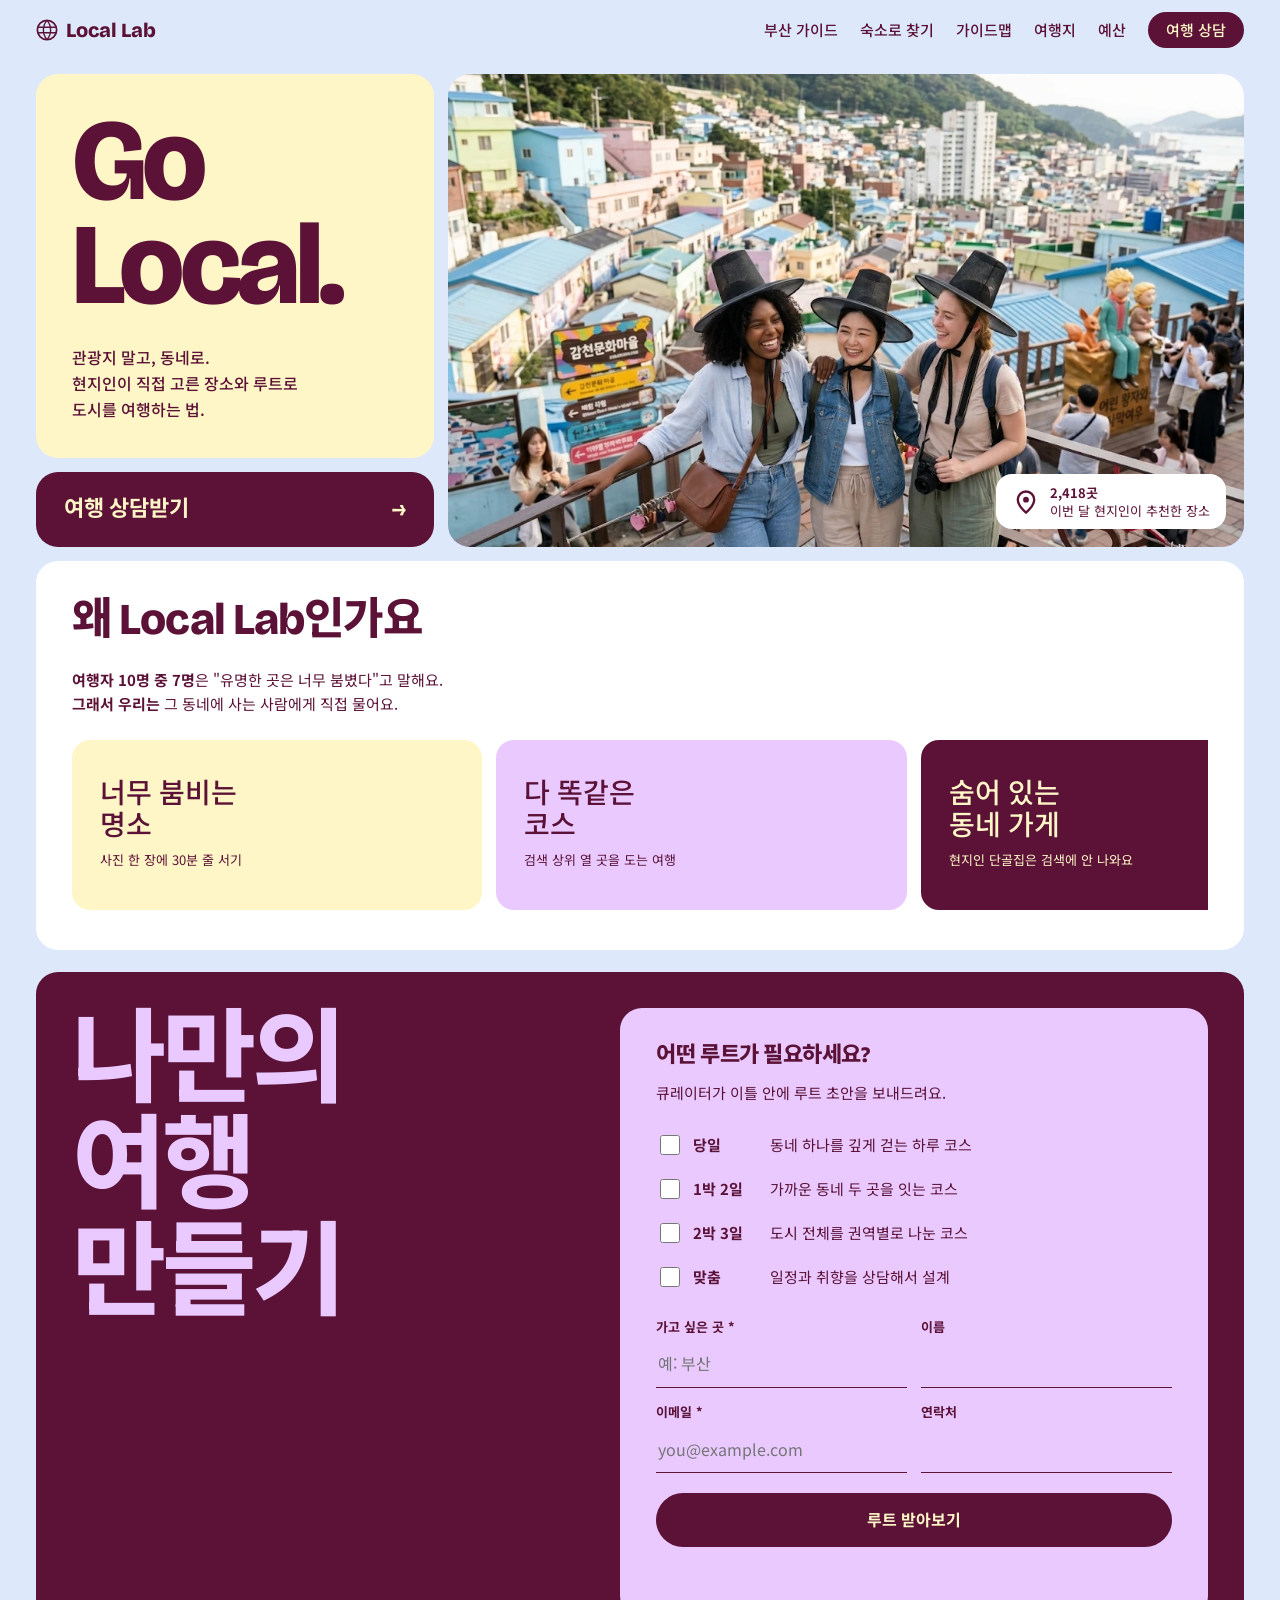
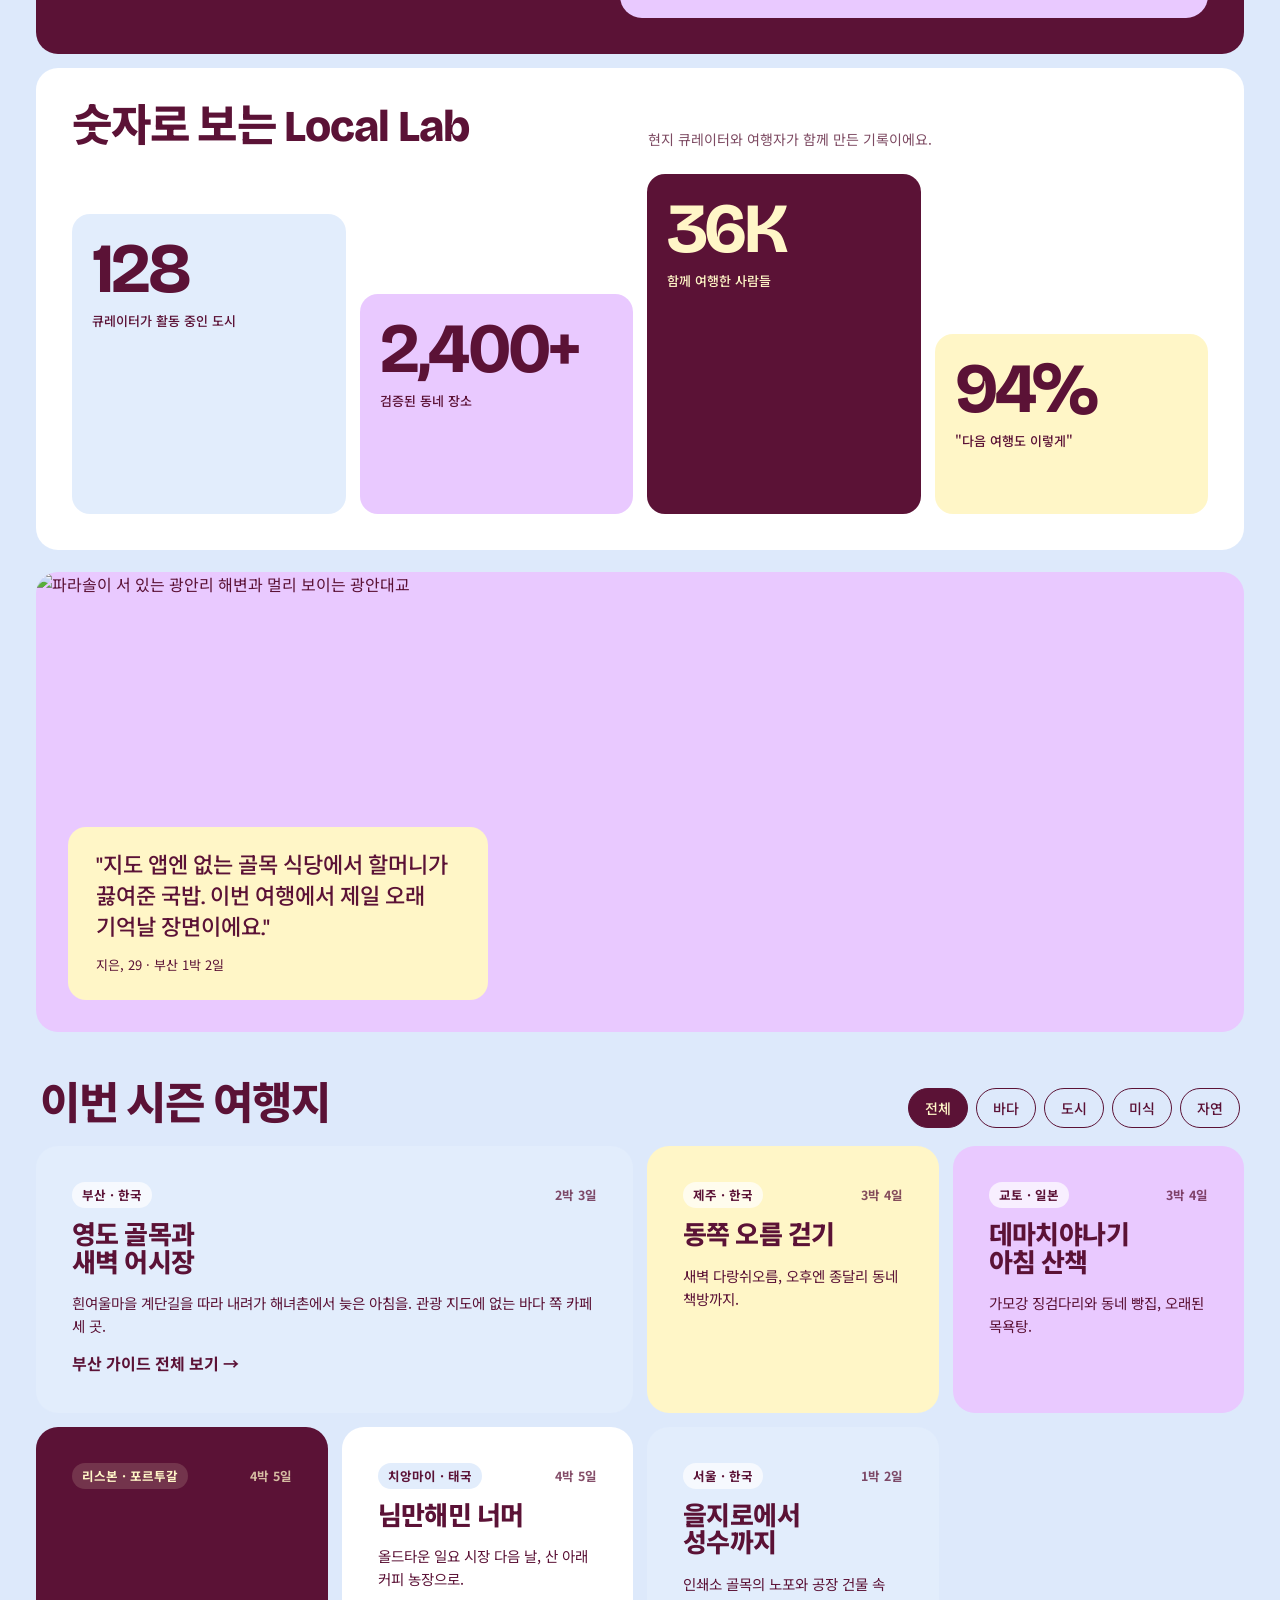
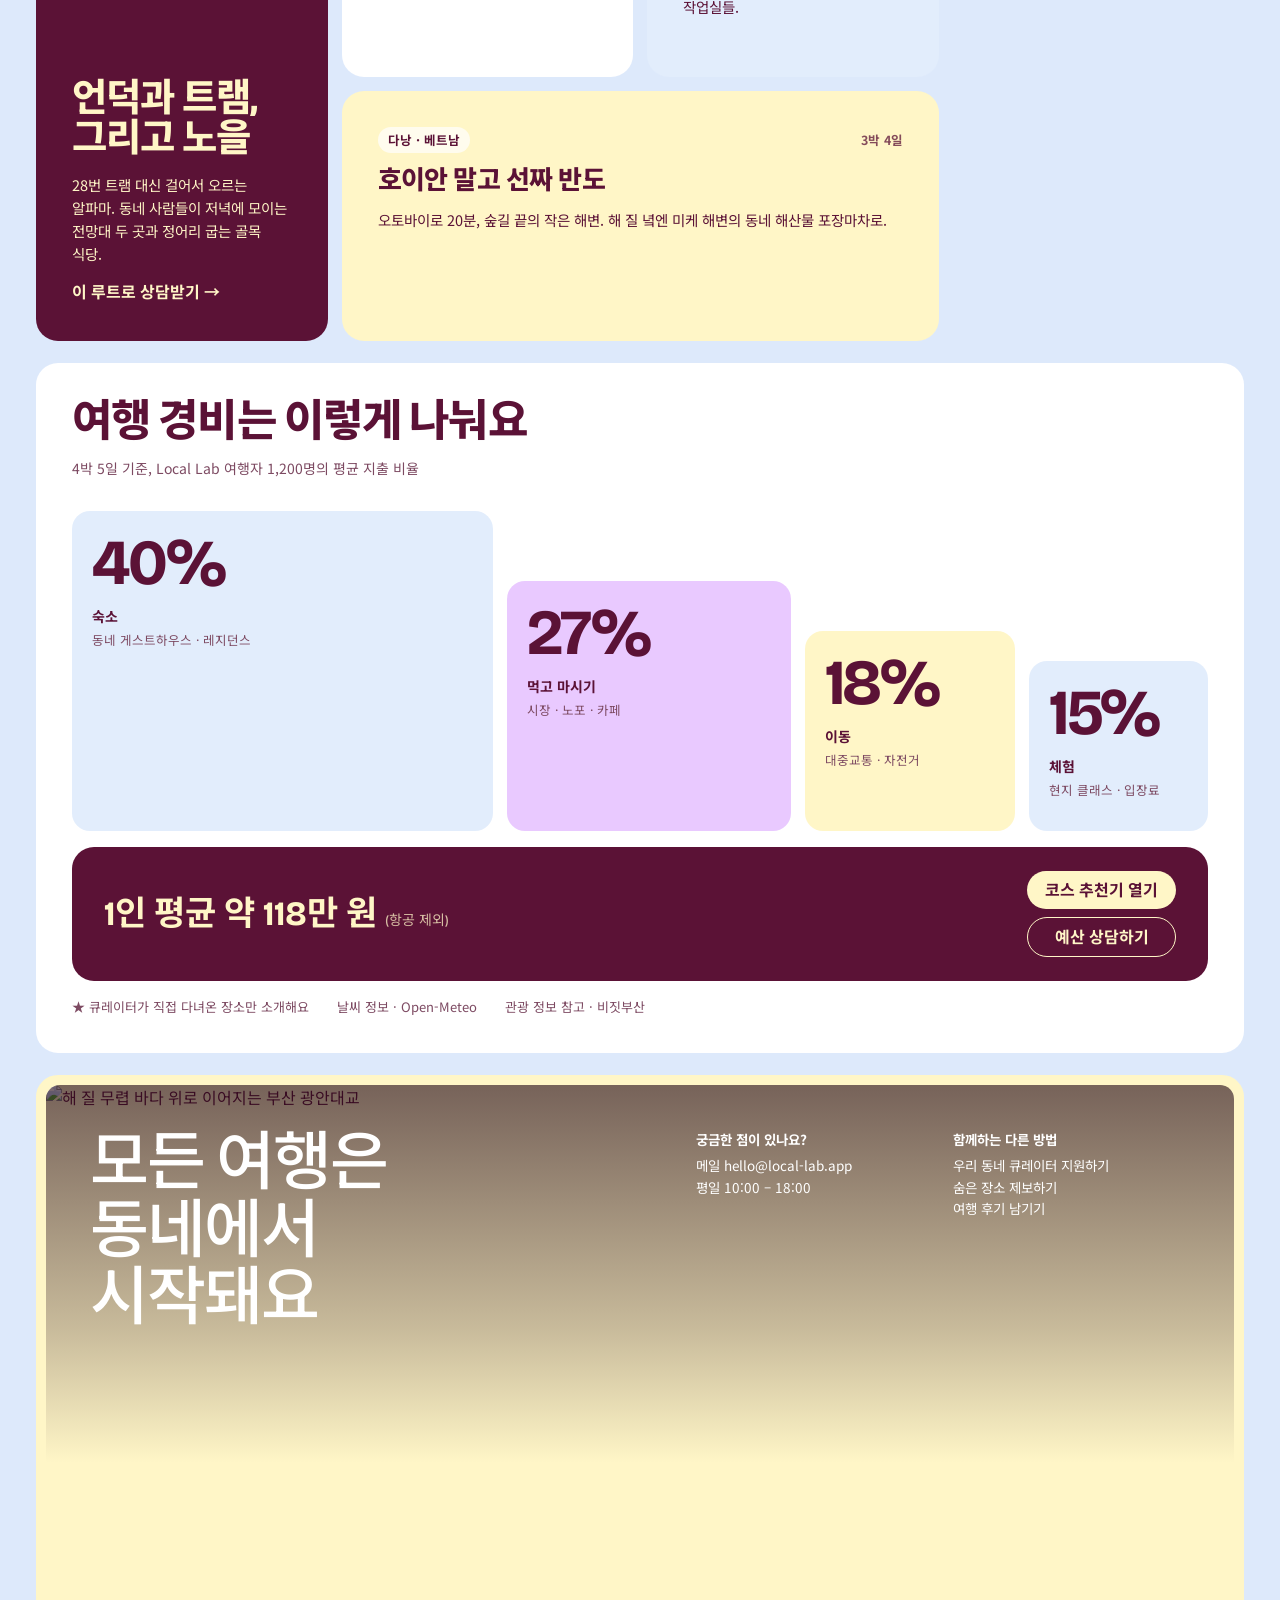
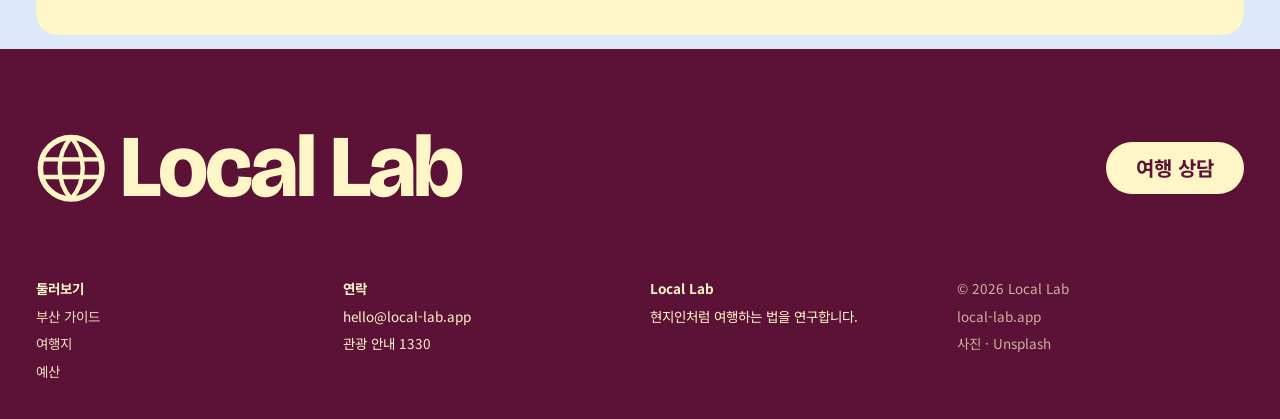
==== commit 1d300fef: "홈 대표 사진을 감천문화마을 사진으로 교체, 숙소로 찾기(stay) 페이지와 /api/nearby Worker 추가" ====
--- a/index.html
+++ b/index.html
@@ -25,6 +25,7 @@
     </button>
     <ul class="menu" id="menu">
       <li><a href="busan.html">부산 가이드</a></li>
+      <li><a href="stay.html">숙소로 찾기</a></li>
       <li><a href="map.html">가이드맵</a></li>
       <li><a href="#destinations">여행지</a></li>
       <li><a href="#budget">예산</a></li>
@@ -45,7 +46,7 @@
       <a href="#plan" class="card hero-cta bg-plum">여행 상담받기 <span aria-hidden="true">→</span></a>
     </div>
     <div class="split-b card hero-art bg-lilac">
-      <img class="photo" alt="얼굴을 맞대고 환하게 웃는 두 여행자" src="assets/hero.avif" fetchpriority="high">
+      <img class="photo" alt="갓을 쓰고 감천문화마을 전망대에서 웃는 세 여행자" src="assets/hero-gamcheon.webp" fetchpriority="high">
       <div class="hero-badge">
         <svg viewBox="0 0 24 24" aria-hidden="true"><path d="M12 21s-7-5.5-7-11a7 7 0 0 1 14 0c0 5.5-7 11-7 11z" fill="none" stroke="currentColor" stroke-width="2"/><circle cx="12" cy="10" r="2.5" fill="currentColor"/></svg>
         <span><b>2,418곳</b><br>이번 달 현지인이 추천한 장소</span>
--- a/styles.css
+++ b/styles.css
@@ -586,3 +586,56 @@
   .dest.wide, .dest.tall { grid-column: auto; grid-row: auto; }
   .h1, .h2, .h3, .h4, .b1, .b2, .b3, .b4 { height: auto; min-height: 160px; }
 }
+
+/* ───────── 숙소로 찾기 (stay.html) ───────── */
+.mk-osm { background: none; border: 0; }
+.stay-page .pin-wrap { position: relative; }
+.pin-stay .pin { width: 48px; height: 48px; background: var(--plum); border-color: var(--white); }
+.pin-stay .pin i { font-size: 22px; }
+.pin-stay em { position: absolute; left: 50%; top: -30px; transform: translateX(-50%); white-space: nowrap; font: 700 12.5px/1 var(--body); font-style: normal; color: var(--cream); background: var(--plum); padding: 6px 10px; border-radius: 999px; box-shadow: 0 4px 12px rgba(30, 20, 40, .25); pointer-events: none; }
+
+.stay-list { list-style: none; margin: 0; padding: 0 0 6px; display: grid; grid-auto-flow: column; grid-auto-columns: minmax(200px, 1fr); gap: 12px; overflow-x: auto; scroll-snap-type: x mandatory; }
+.stay-list li { scroll-snap-align: start; }
+.stay-btn { width: 100%; height: 100%; display: grid; gap: 4px; text-align: left; font: inherit; color: var(--plum); background: var(--white); border: 2px solid transparent; border-radius: 18px; padding: 16px 18px; min-height: 96px; cursor: pointer; transition: border-color .15s, background .15s; }
+.stay-btn b { font-size: 16.5px; line-height: 1.3; }
+.sb-kind { justify-self: start; font-size: 12px; font-weight: 700; background: var(--lilac); padding: 2px 10px; border-radius: 999px; }
+.sb-area { font-size: 13px; color: var(--ink-soft); }
+.stay-btn.is-on { background: var(--plum); color: var(--cream); border-color: var(--plum); }
+.stay-btn.is-on .sb-kind { background: var(--cream); color: var(--plum); }
+.stay-btn.is-on .sb-area { color: var(--lilac); }
+
+.stay-info { display: grid; gap: 8px; }
+.stay-info h2 { font-size: 24px; line-height: 1.2; }
+.si-kind { font-size: 13px; font-weight: 700; color: var(--ink-soft); }
+.si-desc { font-size: 14.5px; line-height: 1.6; }
+.si-note { font-size: 12.5px; color: #b0562a; background: #fff1e6; border-radius: 10px; padding: 6px 10px; }
+.stay-info .pill { justify-self: start; margin-top: 4px; }
+
+.nearby { display: grid; gap: 12px; }
+.nb-tabs { display: grid; grid-template-columns: 1fr 1fr; background: var(--sky); border-radius: 999px; padding: 4px; }
+.nb-tab { font: inherit; font-weight: 700; font-size: 15px; color: var(--plum); background: none; border: 0; border-radius: 999px; min-height: 44px; cursor: pointer; }
+.nb-tab.is-on { background: var(--plum); color: var(--cream); }
+.nb-radius .chip { min-height: 36px; padding: 4px 14px; }
+.nb-status { font-size: 13.5px; }
+.nb-src { color: #b0562a; }
+.nb-list { list-style: none; margin: 0; padding: 0; display: grid; gap: 2px; max-height: 460px; overflow-y: auto; }
+.nb-item { width: 100%; display: grid; grid-template-columns: auto 1fr auto; align-items: center; gap: 10px; font: inherit; text-align: left; color: var(--plum); background: none; border: 0; border-radius: 12px; padding: 8px 6px; min-height: 52px; cursor: pointer; }
+.nb-item.is-on { background: var(--sky); }
+.nb-main { display: grid; min-width: 0; }
+.nb-main b { font-size: 14.5px; overflow: hidden; text-overflow: ellipsis; white-space: nowrap; }
+.nb-main small, .nb-dist small { font-size: 12px; color: var(--ink-soft); overflow: hidden; text-overflow: ellipsis; white-space: nowrap; }
+.nb-dist { display: grid; text-align: right; font-weight: 700; font-size: 13.5px; }
+.pc-photo { width: calc(100% + 40px); margin: -20px -20px 2px; height: 150px; object-fit: cover; border-radius: 20px 20px 0 0; }
+.pc-photo[hidden] { display: none; }
+@media (hover: hover) {
+  .stay-btn:not(.is-on):hover { border-color: var(--lilac); }
+  .nb-item:hover { background: var(--sky); }
+}
+@media (max-width: 719px) {
+  .stay-list { grid-auto-columns: 72%; }
+  .nb-list { max-height: none; }
+  .pc-photo { width: calc(100% + 32px); margin: -18px -16px 2px; height: 120px; border-radius: 18px 18px 0 0; }
+}
+@media (horizontal-viewport-segments: 2) {
+  .stay-page .nb-list { max-height: calc(100vh - 420px); }
+}
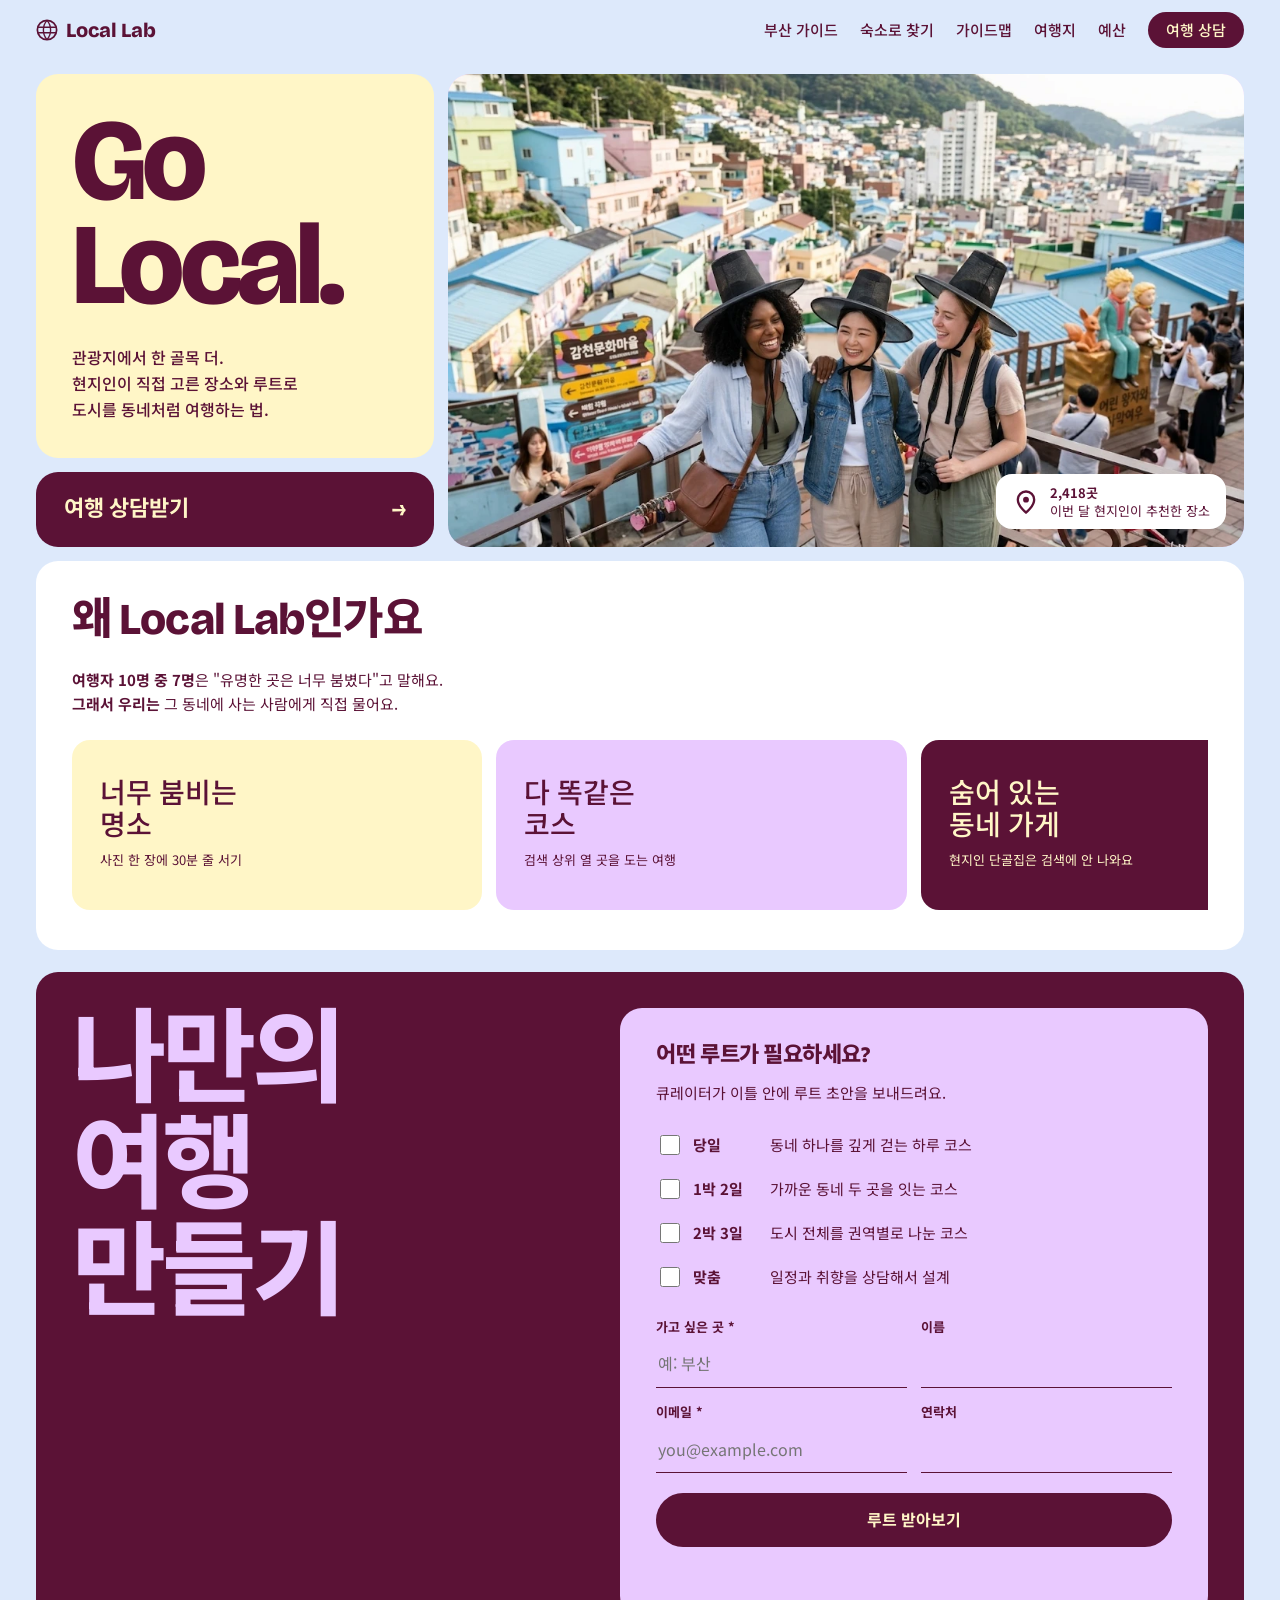
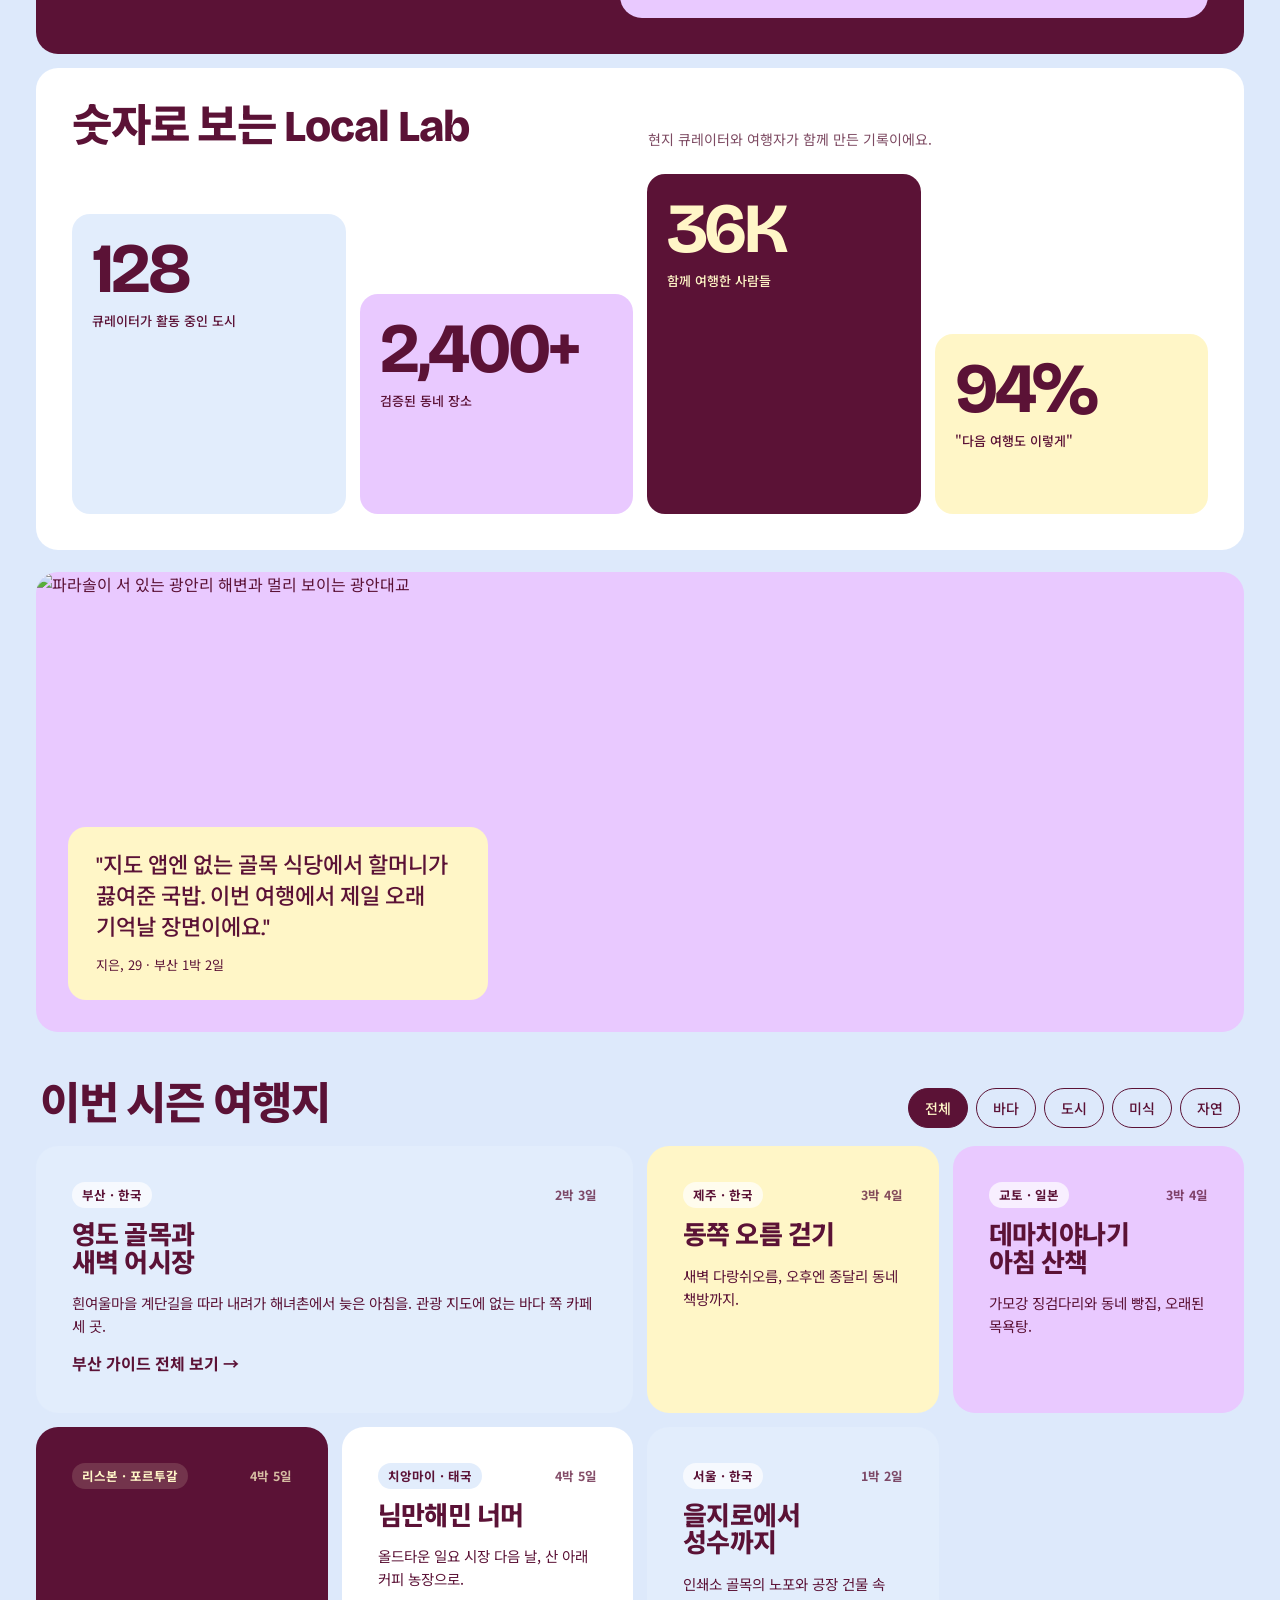
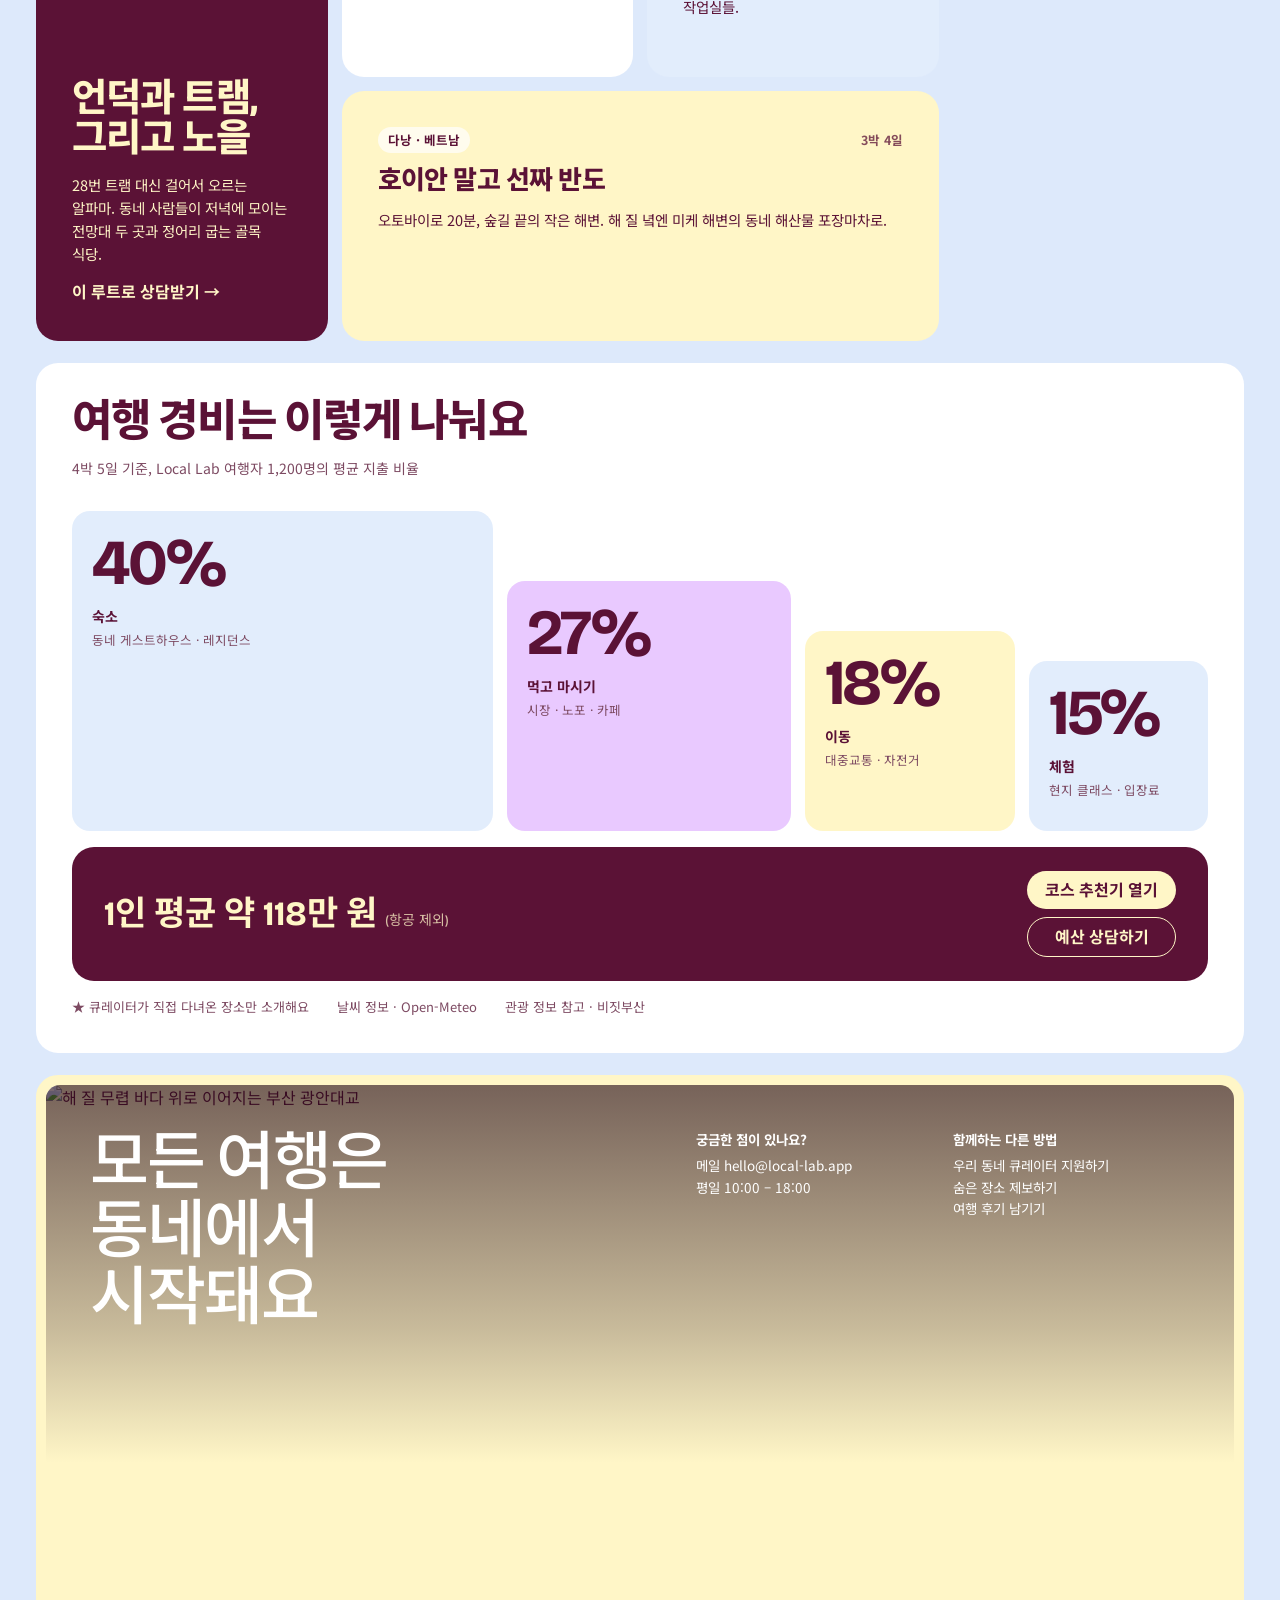
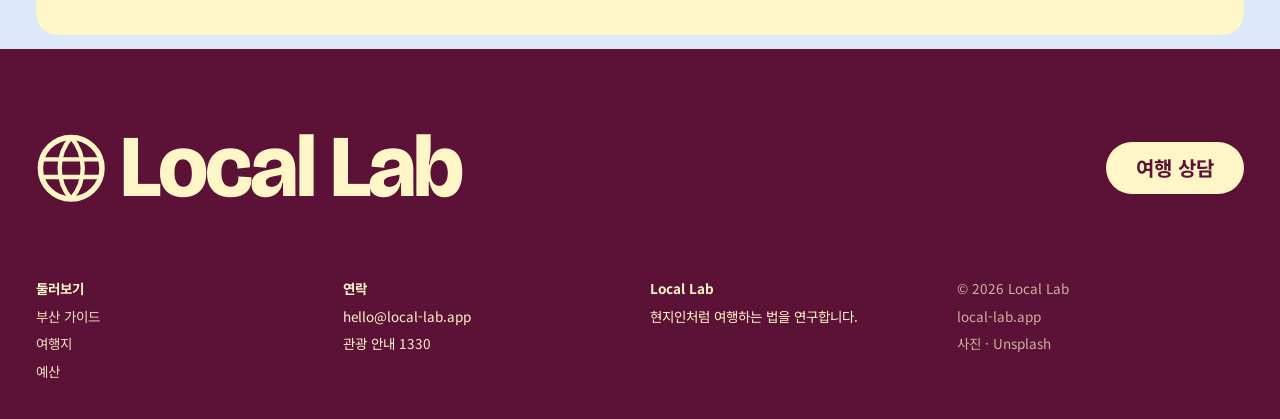
==== commit 57874859: "홈 소개 문구를 '관광지에서 한 골목 더.'로 변경" ====
--- a/index.html
+++ b/index.html
@@ -41,7 +41,7 @@
     <div class="split-a hero-left">
       <div class="card hero-copy bg-cream">
         <h1>Go<br>Local.</h1>
-        <p class="hero-sub">관광지 말고, 동네로.<br>현지인이 직접 고른 장소와 루트로<br>도시를 여행하는 법.</p>
+        <p class="hero-sub">관광지에서 한 골목 더.<br>현지인이 직접 고른 장소와 루트로<br>도시를 동네처럼 여행하는 법.</p>
       </div>
       <a href="#plan" class="card hero-cta bg-plum">여행 상담받기 <span aria-hidden="true">→</span></a>
     </div>
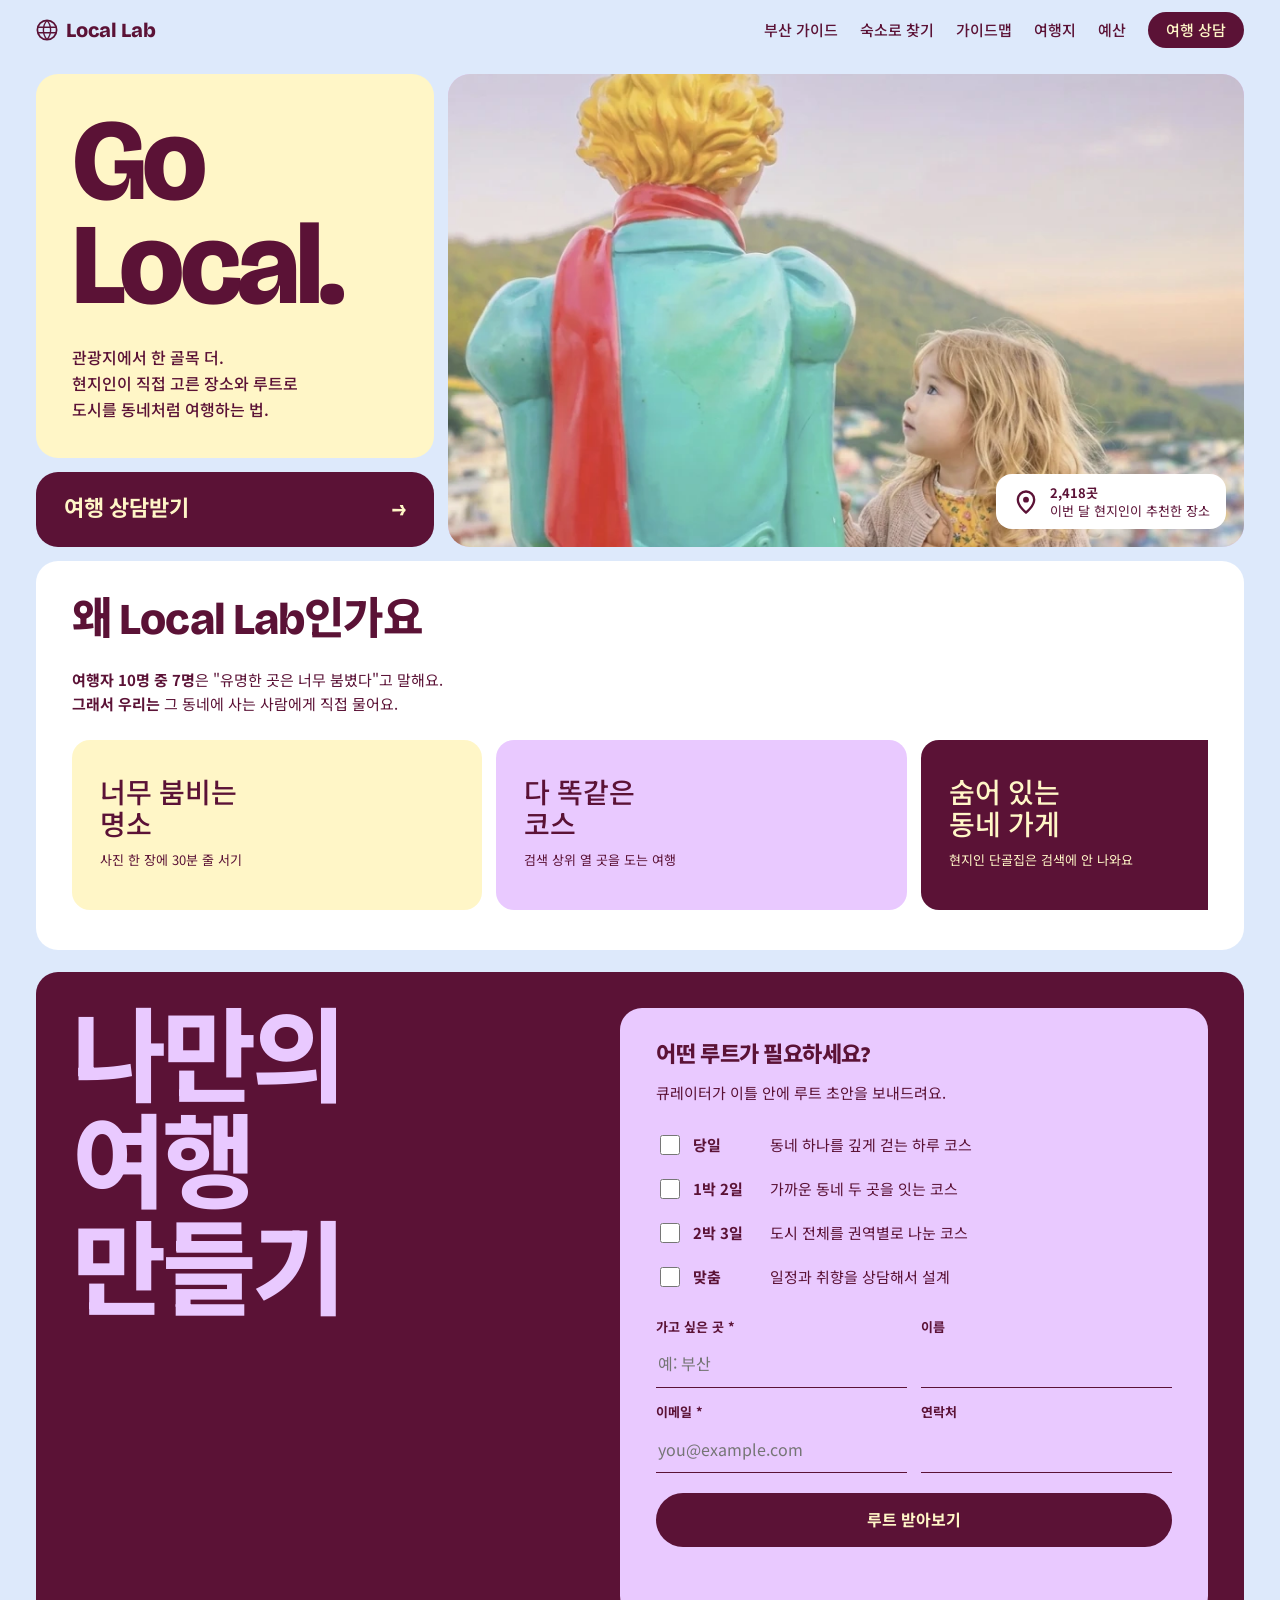
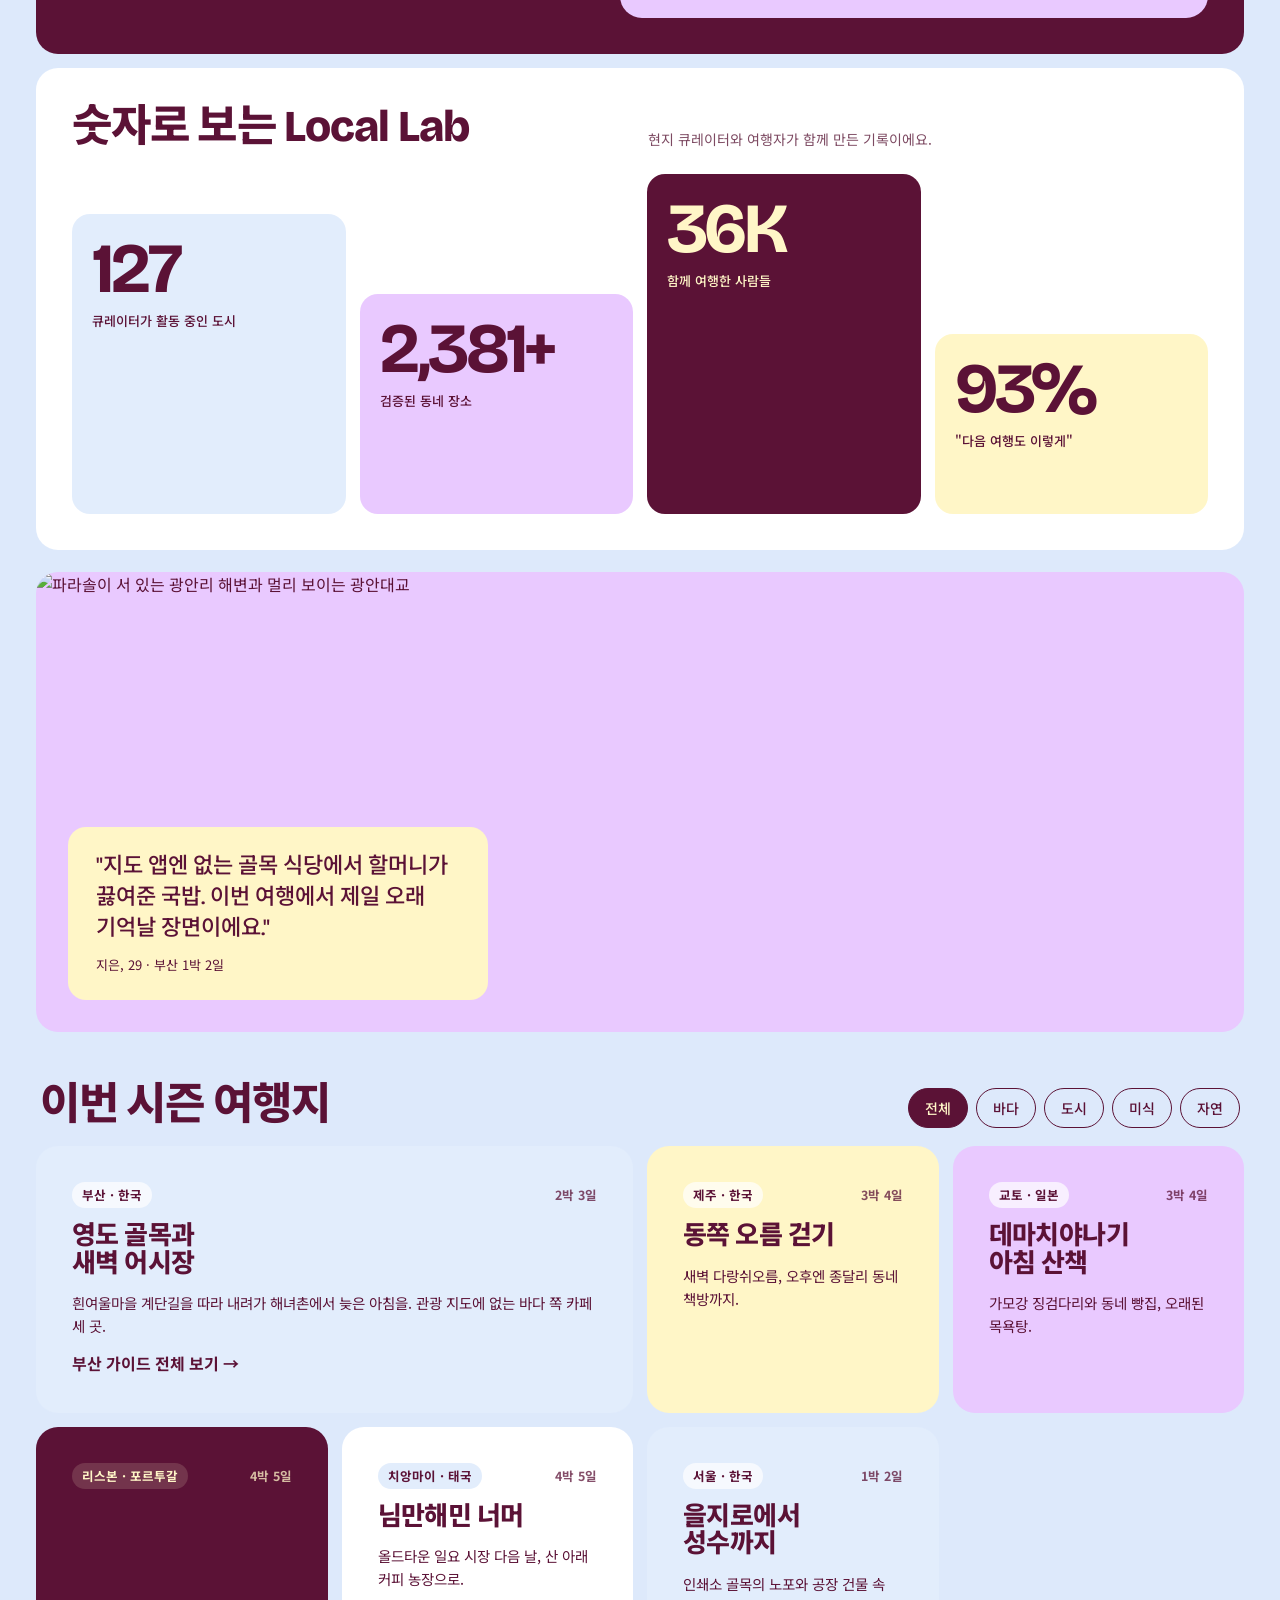
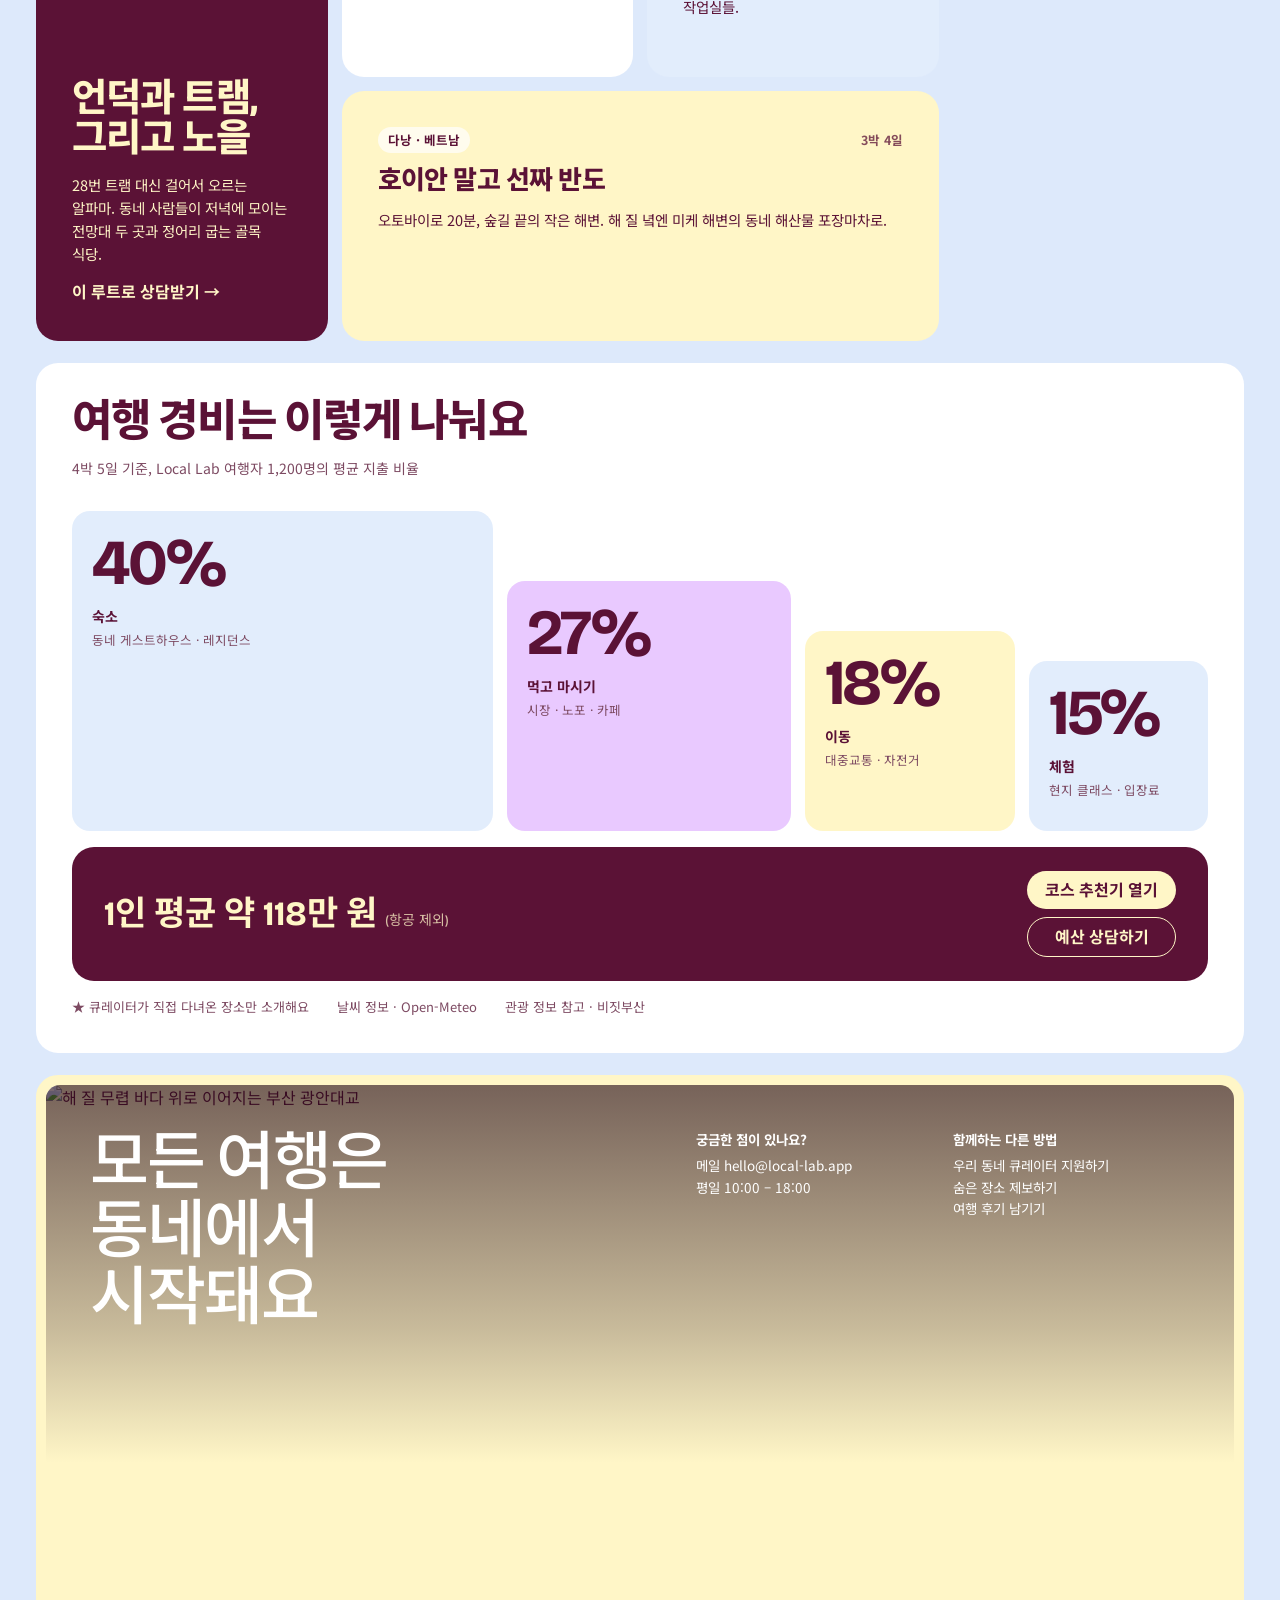
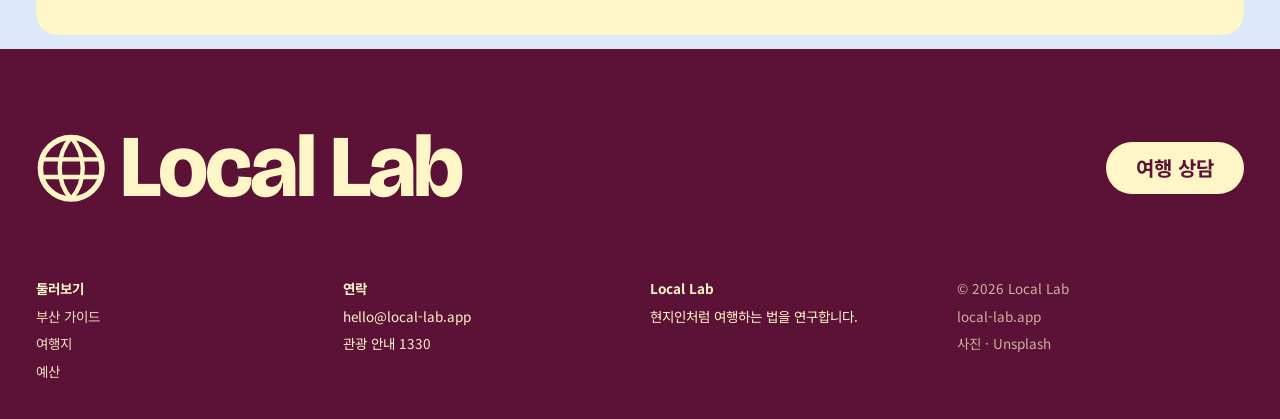
==== commit f32c15c0: "홈 대표 사진을 감천마을 어린왕자 조형물과 아이 사진으로 교체" ====
--- a/index.html
+++ b/index.html
@@ -46,7 +46,7 @@
       <a href="#plan" class="card hero-cta bg-plum">여행 상담받기 <span aria-hidden="true">→</span></a>
     </div>
     <div class="split-b card hero-art bg-lilac">
-      <img class="photo" alt="갓을 쓰고 감천문화마을 전망대에서 웃는 세 여행자" src="assets/hero-gamcheon.webp" fetchpriority="high">
+      <img class="photo" alt="감천문화마을 어린왕자 조형물 옆에 앉아 그를 올려다보는 아이" src="assets/hero-princeling.webp" fetchpriority="high">
       <div class="hero-badge">
         <svg viewBox="0 0 24 24" aria-hidden="true"><path d="M12 21s-7-5.5-7-11a7 7 0 0 1 14 0c0 5.5-7 11-7 11z" fill="none" stroke="currentColor" stroke-width="2"/><circle cx="12" cy="10" r="2.5" fill="currentColor"/></svg>
         <span><b>2,418곳</b><br>이번 달 현지인이 추천한 장소</span>
--- a/styles.css
+++ b/styles.css
@@ -99,6 +99,7 @@
 .hero-art { padding: 0; overflow: hidden; position: relative; min-height: 440px; }
 .hero-art > svg { position: absolute; inset: 0; width: 100%; height: 100%; }
 .photo { position: absolute; inset: 0; width: 100%; height: 100%; object-fit: cover; display: block; }
+.hero-art .photo { object-position: 50% 12%; } /* 어린왕자 머리·아이 얼굴이 위쪽이라 위를 기준으로 자름 */
 .hero-badge { position: absolute; right: 18px; bottom: 18px; left: auto; display: flex; gap: 10px; align-items: center; background: var(--white); border-radius: 16px; padding: 10px 16px; font-size: 13px; line-height: 1.35; max-width: calc(100% - 36px); }
 .hero-badge svg { width: 28px; height: 28px; flex: none; }
 .hero-cta { display: flex; justify-content: space-between; align-items: center; gap: 12px; padding: 20px 28px; min-height: 64px; font-family: var(--display); font-weight: 700; font-size: clamp(18px, 2vw, 22px); text-decoration: none; transition: background .2s; }
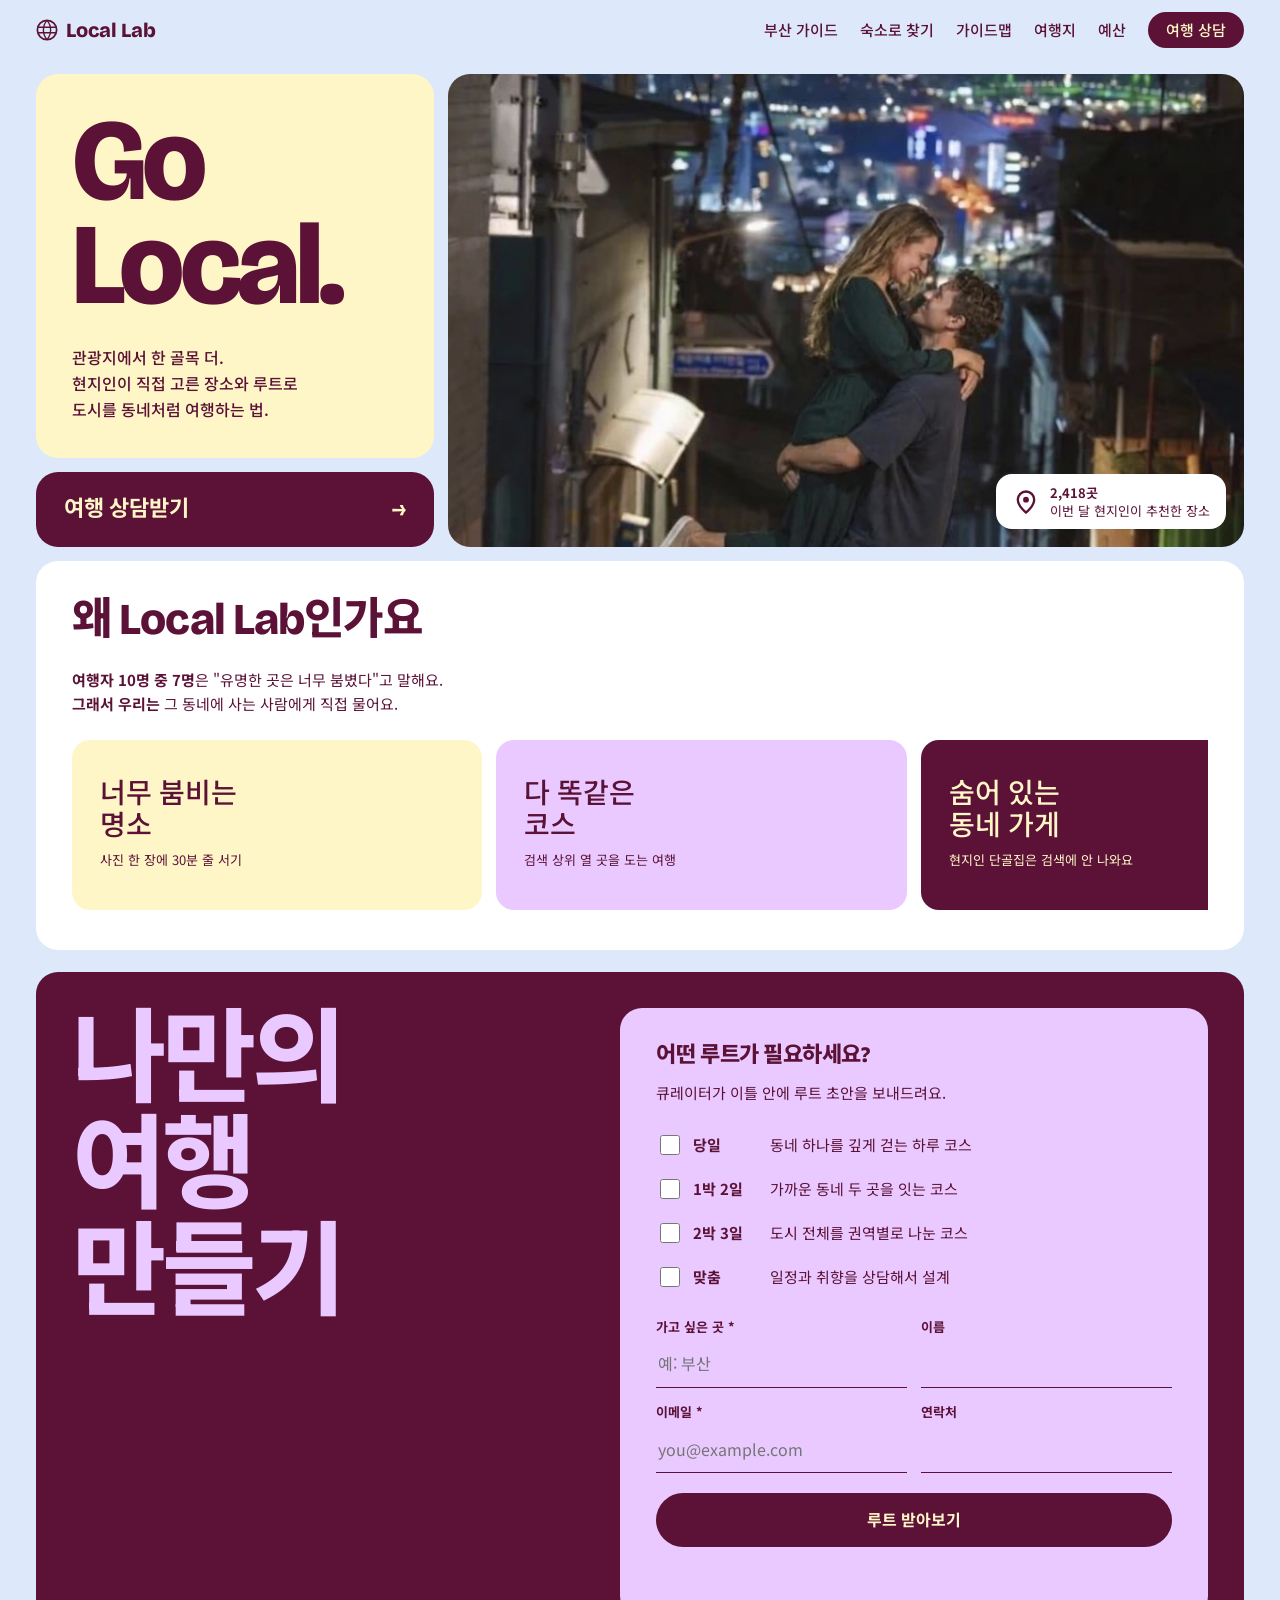
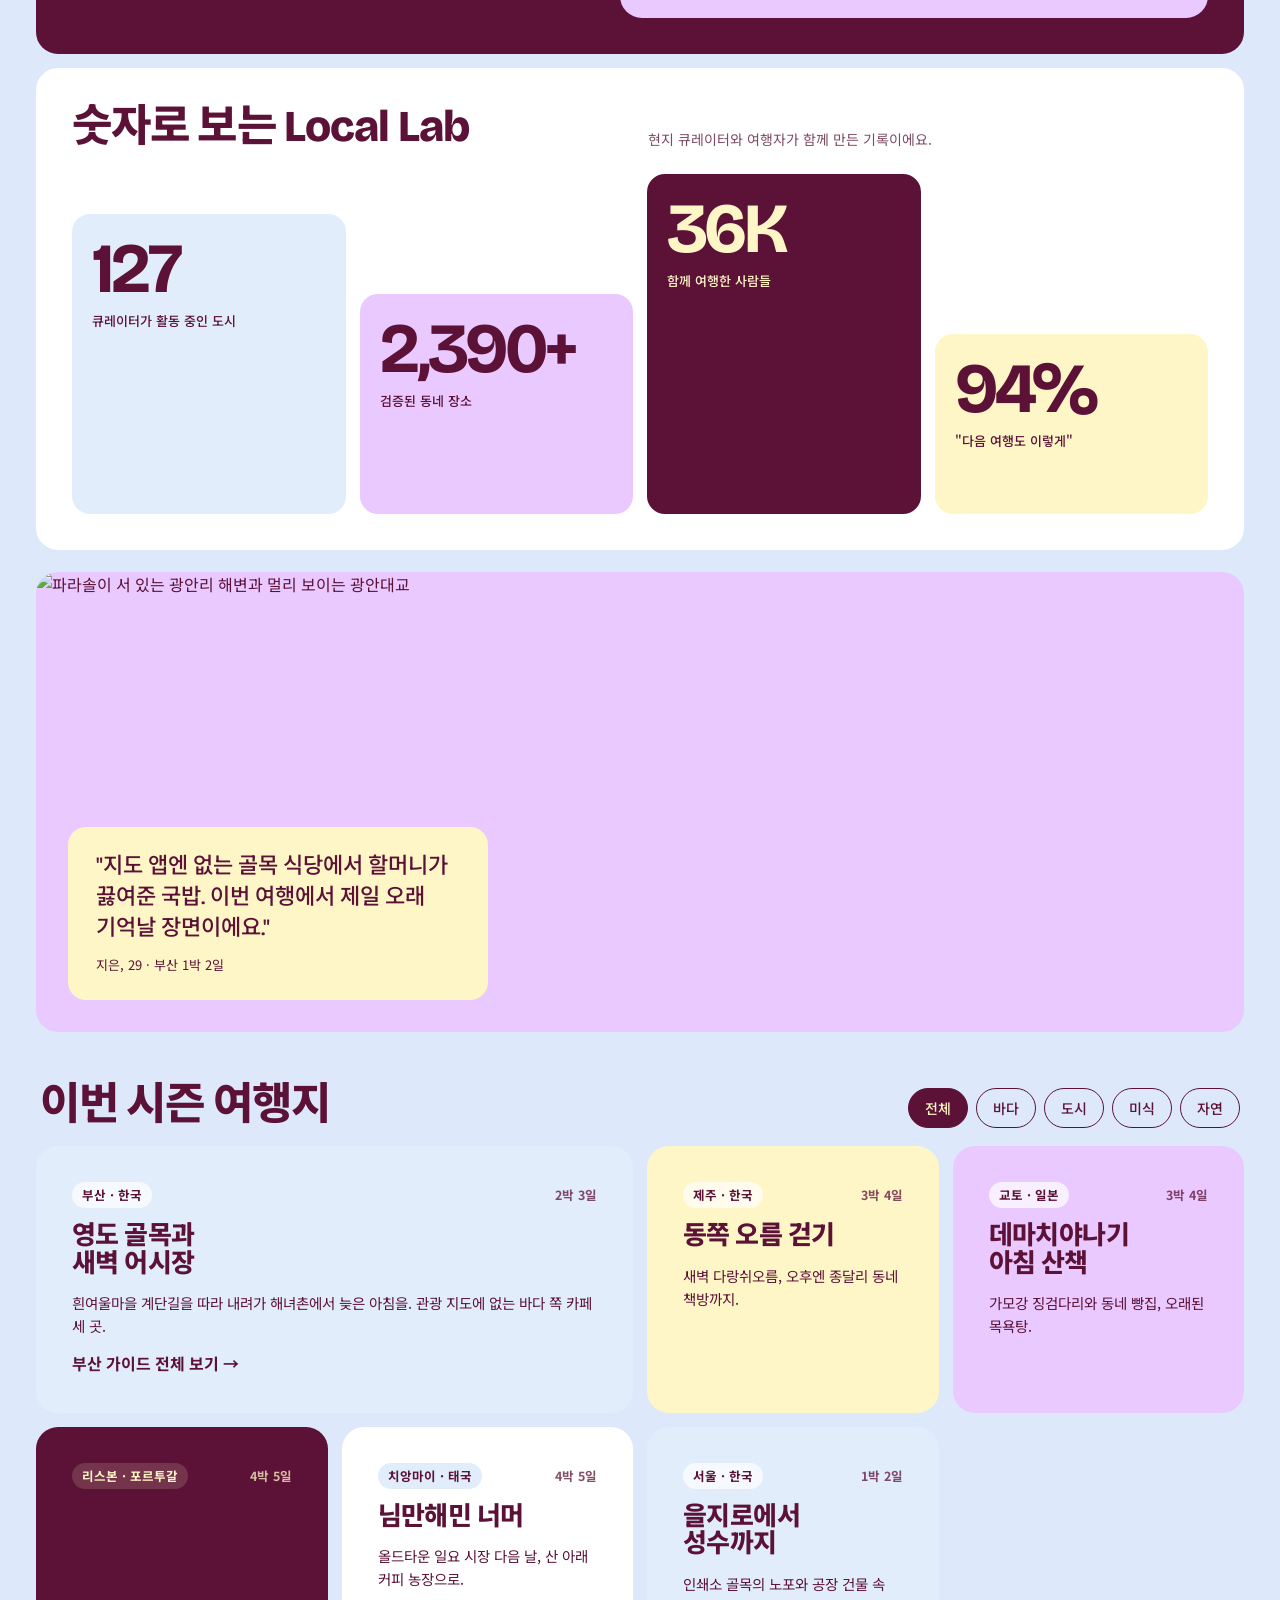
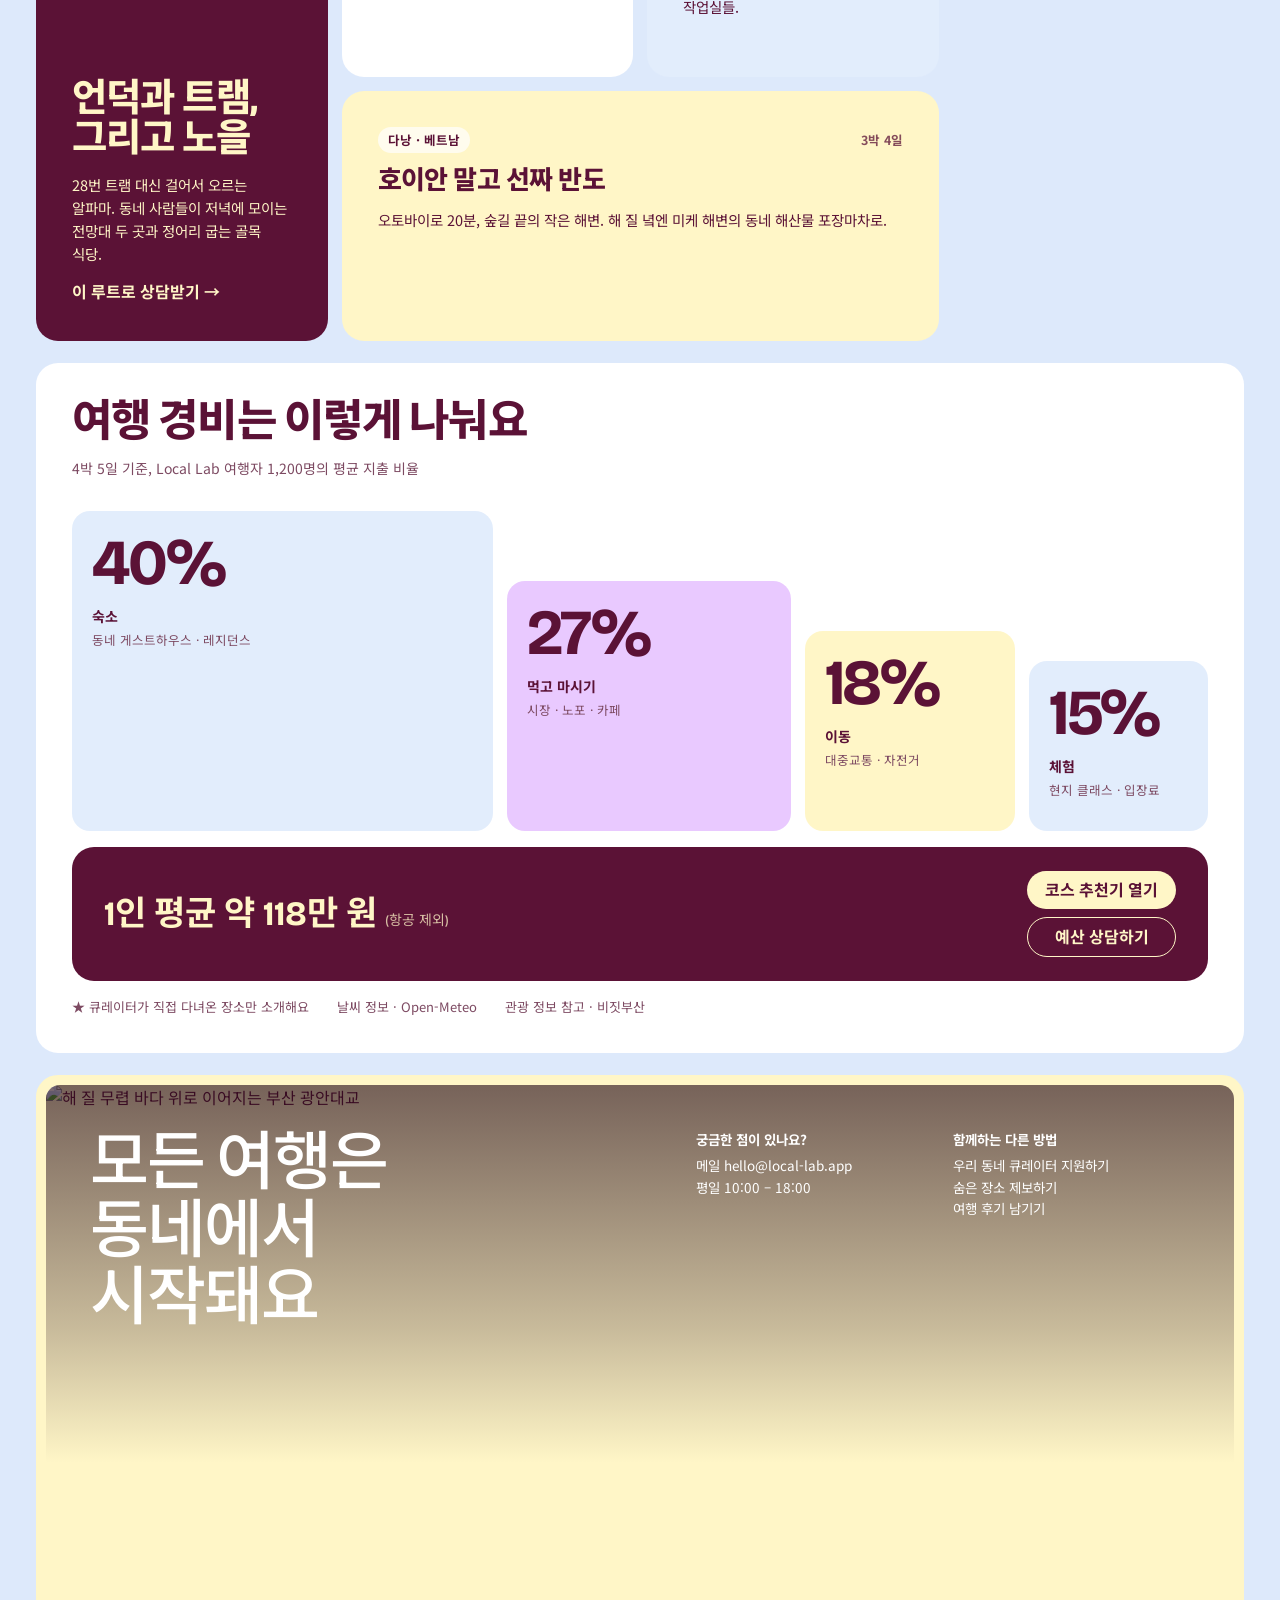
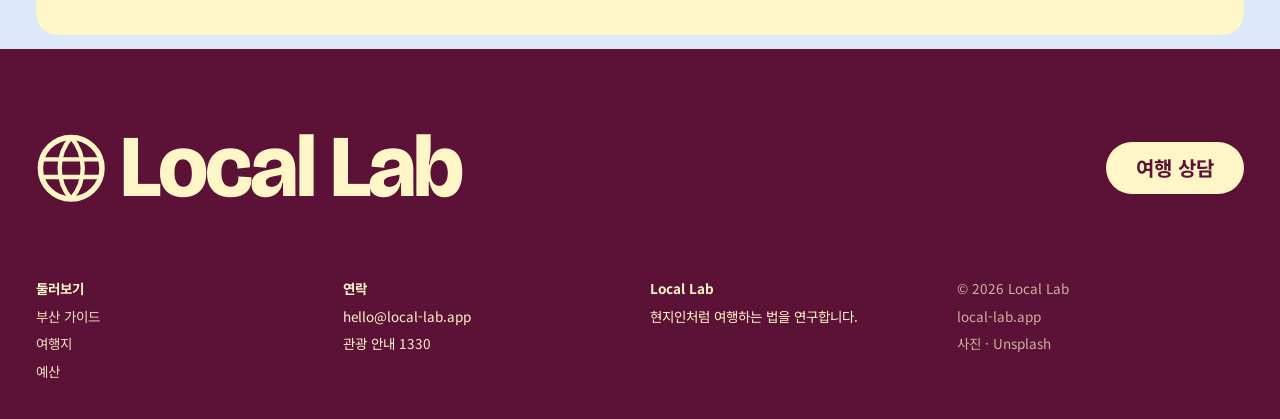
==== commit b80ff514: "홈 대표 사진을 부산 밤 골목 커플 사진으로 교체" ====
--- a/index.html
+++ b/index.html
@@ -46,7 +46,7 @@
       <a href="#plan" class="card hero-cta bg-plum">여행 상담받기 <span aria-hidden="true">→</span></a>
     </div>
     <div class="split-b card hero-art bg-lilac">
-      <img class="photo" alt="감천문화마을 어린왕자 조형물 옆에 앉아 그를 올려다보는 아이" src="assets/hero-princeling.webp" fetchpriority="high">
+      <img class="photo" alt="부산 산복도로 골목에서 야경을 뒤로 안고 웃는 두 여행자" src="assets/hero-alley.jpg" fetchpriority="high">
       <div class="hero-badge">
         <svg viewBox="0 0 24 24" aria-hidden="true"><path d="M12 21s-7-5.5-7-11a7 7 0 0 1 14 0c0 5.5-7 11-7 11z" fill="none" stroke="currentColor" stroke-width="2"/><circle cx="12" cy="10" r="2.5" fill="currentColor"/></svg>
         <span><b>2,418곳</b><br>이번 달 현지인이 추천한 장소</span>
--- a/styles.css
+++ b/styles.css
@@ -99,7 +99,7 @@
 .hero-art { padding: 0; overflow: hidden; position: relative; min-height: 440px; }
 .hero-art > svg { position: absolute; inset: 0; width: 100%; height: 100%; }
 .photo { position: absolute; inset: 0; width: 100%; height: 100%; object-fit: cover; display: block; }
-.hero-art .photo { object-position: 50% 12%; } /* 어린왕자 머리·아이 얼굴이 위쪽이라 위를 기준으로 자름 */
+.hero-art .photo { object-position: 50% 35%; } /* 두 사람 얼굴이 사진 40% 높이쯤이라 살짝 위를 기준으로 자름 */
 .hero-badge { position: absolute; right: 18px; bottom: 18px; left: auto; display: flex; gap: 10px; align-items: center; background: var(--white); border-radius: 16px; padding: 10px 16px; font-size: 13px; line-height: 1.35; max-width: calc(100% - 36px); }
 .hero-badge svg { width: 28px; height: 28px; flex: none; }
 .hero-cta { display: flex; justify-content: space-between; align-items: center; gap: 12px; padding: 20px 28px; min-height: 64px; font-family: var(--display); font-weight: 700; font-size: clamp(18px, 2vw, 22px); text-decoration: none; transition: background .2s; }
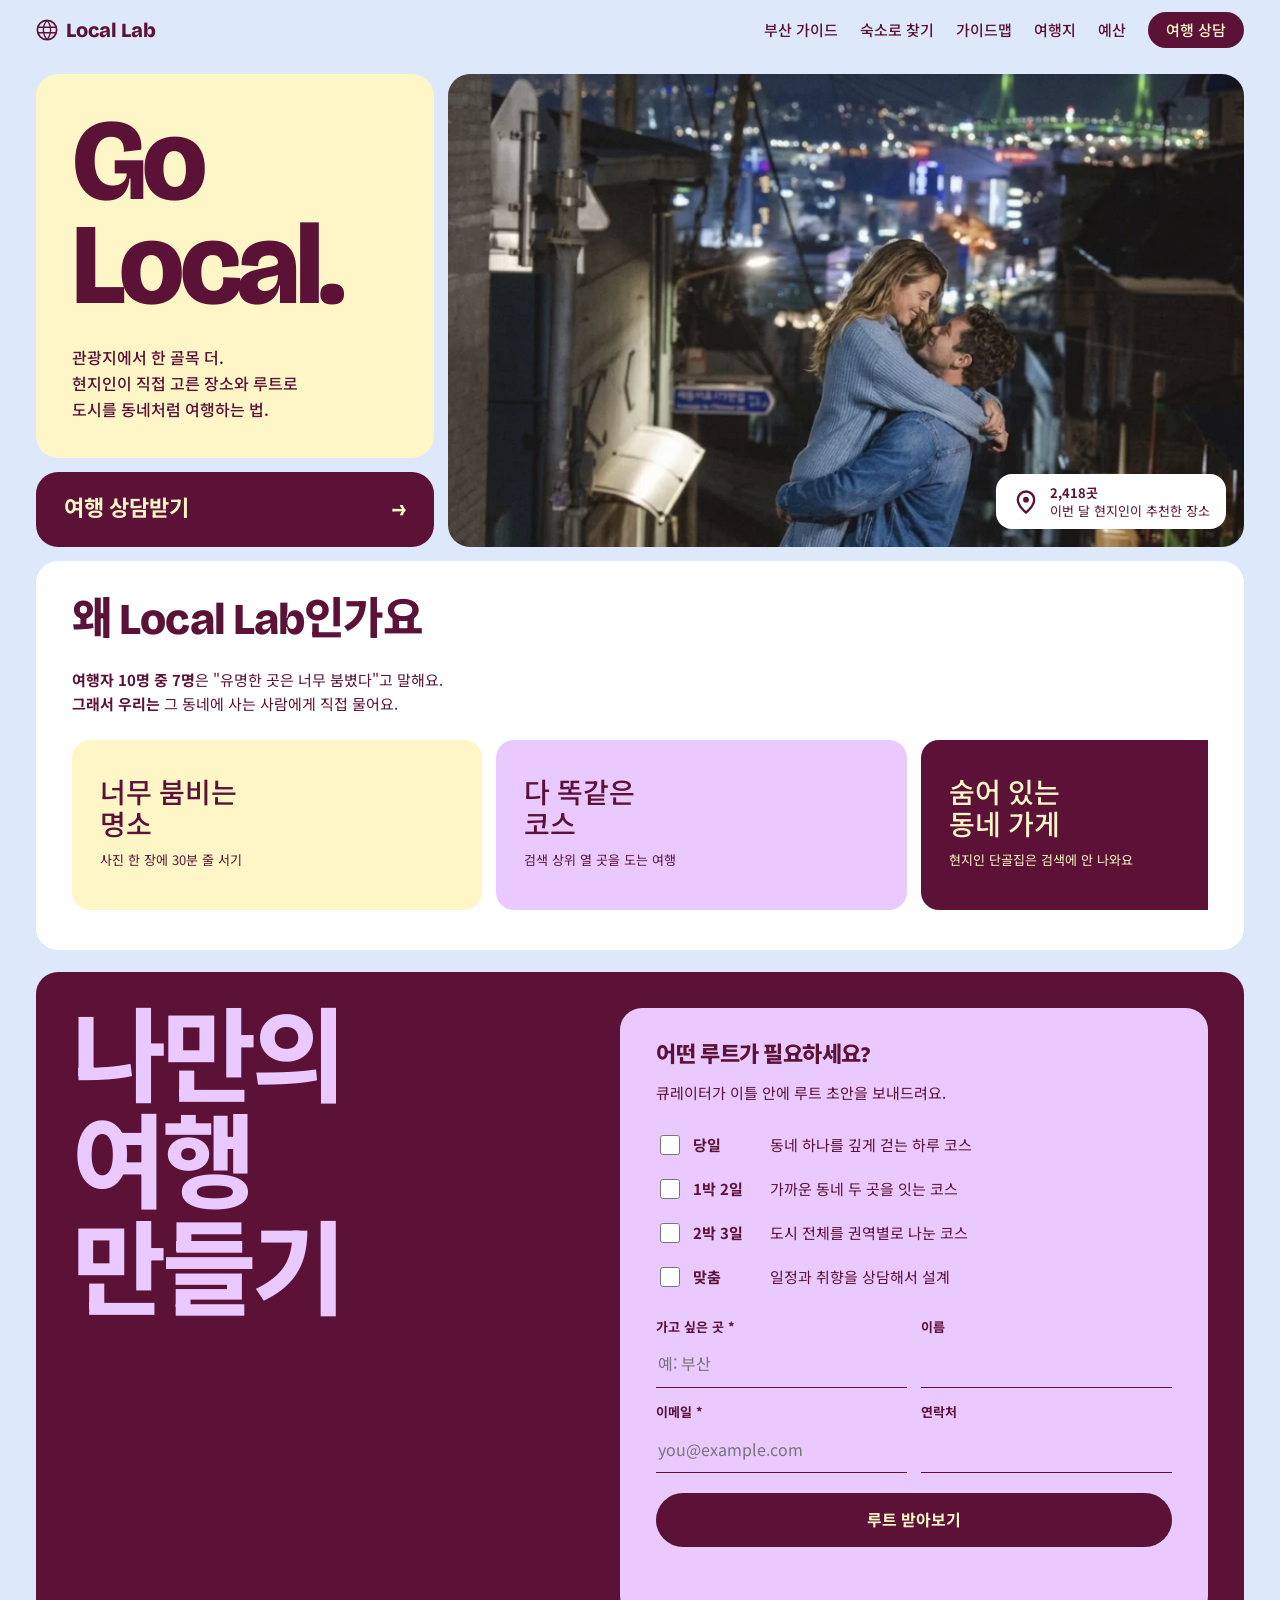
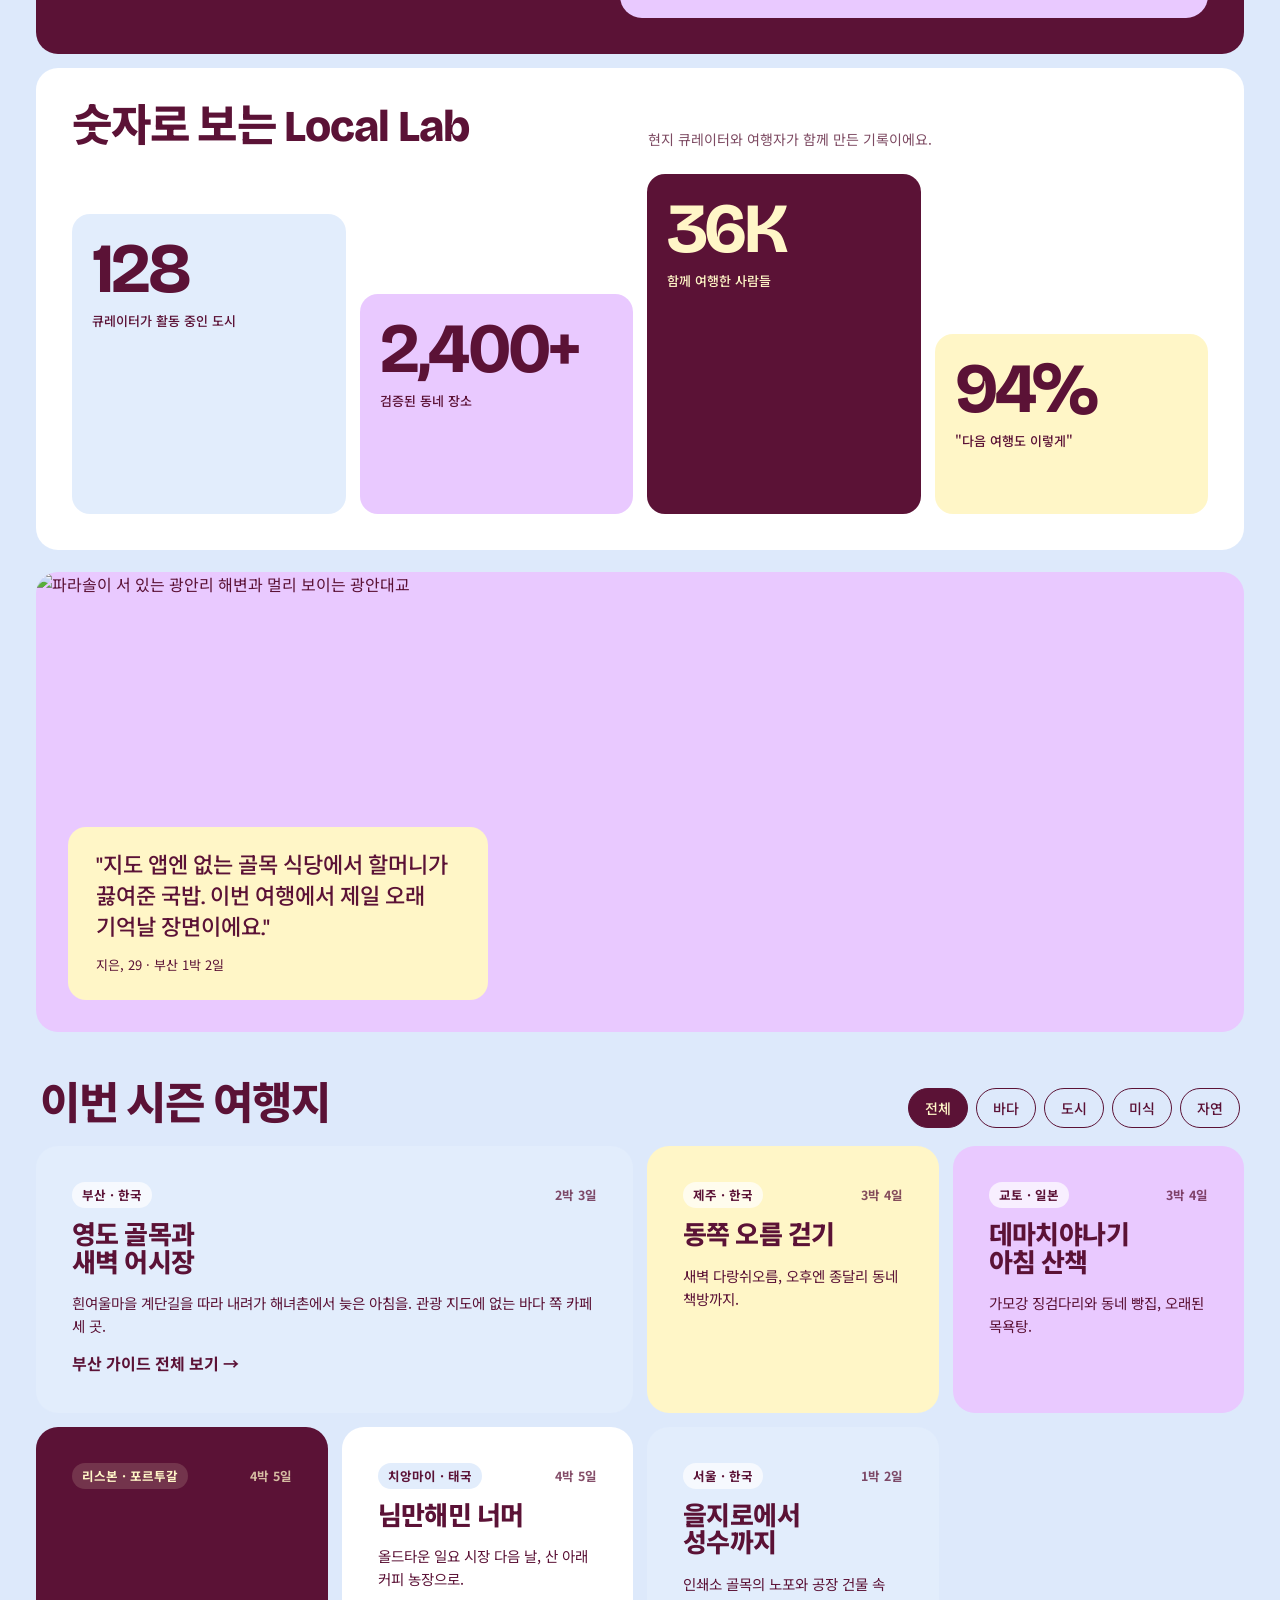
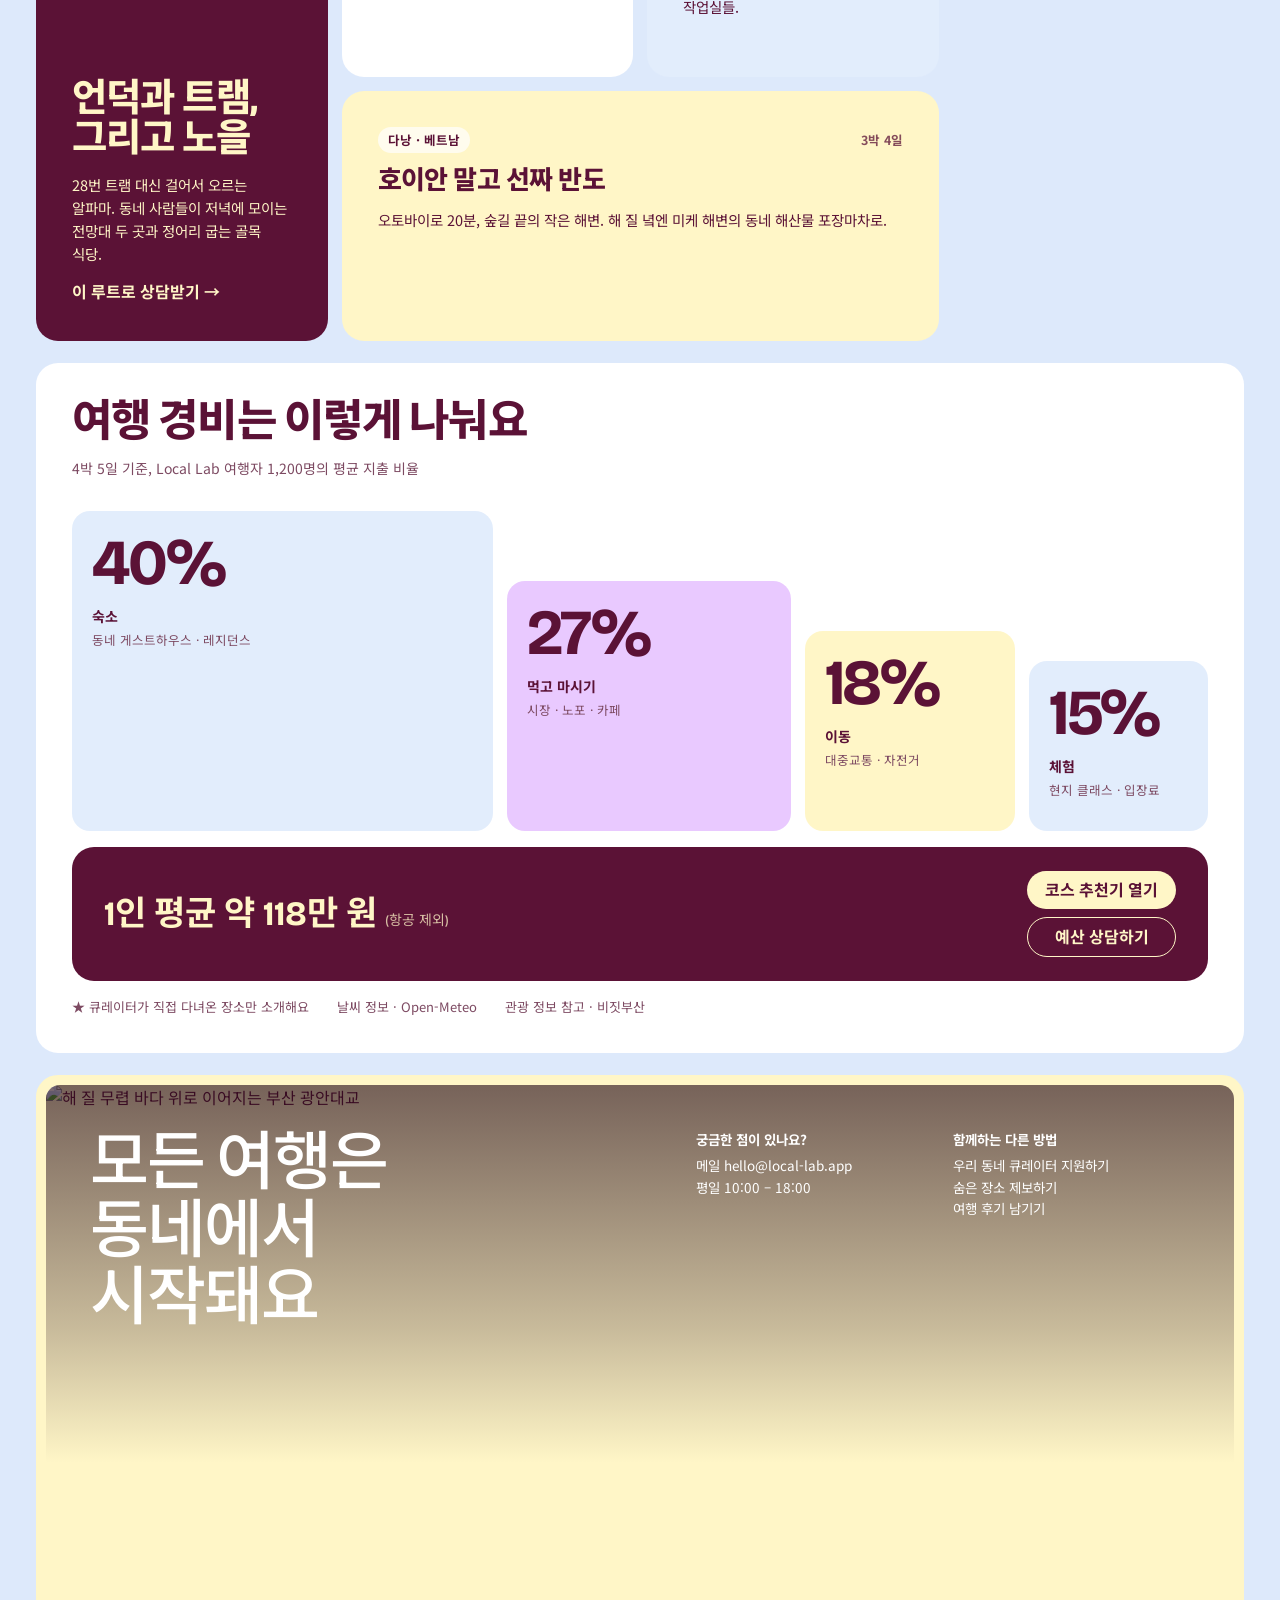
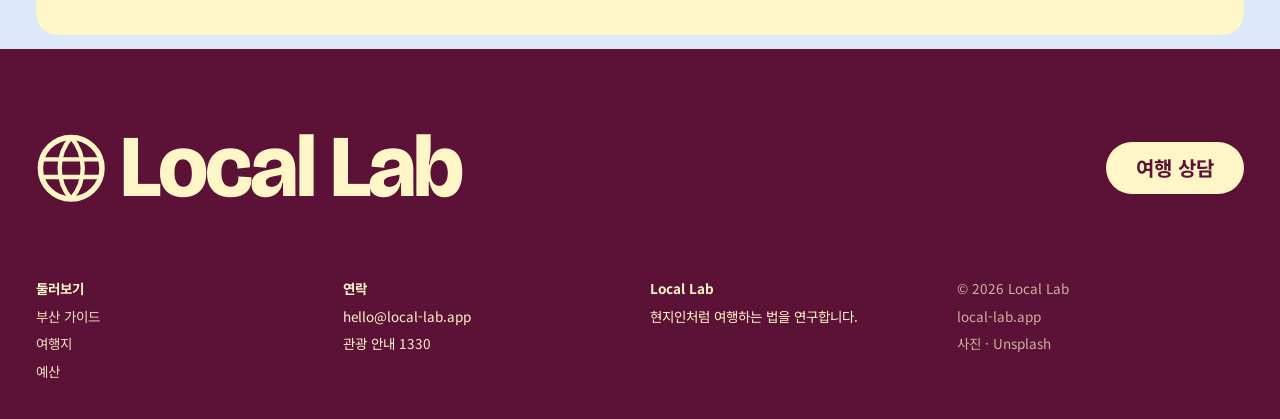
==== commit e2a521fb: "홈 대표 사진을 파란 옷 버전 밤 골목 커플 사진으로 교체" ====
--- a/index.html
+++ b/index.html
@@ -46,7 +46,7 @@
       <a href="#plan" class="card hero-cta bg-plum">여행 상담받기 <span aria-hidden="true">→</span></a>
     </div>
     <div class="split-b card hero-art bg-lilac">
-      <img class="photo" alt="부산 산복도로 골목에서 야경을 뒤로 안고 웃는 두 여행자" src="assets/hero-alley.jpg" fetchpriority="high">
+      <img class="photo" alt="부산 산복도로 골목에서 야경을 뒤로 안고 웃는 두 여행자" src="assets/hero-alley-blue.webp" fetchpriority="high">
       <div class="hero-badge">
         <svg viewBox="0 0 24 24" aria-hidden="true"><path d="M12 21s-7-5.5-7-11a7 7 0 0 1 14 0c0 5.5-7 11-7 11z" fill="none" stroke="currentColor" stroke-width="2"/><circle cx="12" cy="10" r="2.5" fill="currentColor"/></svg>
         <span><b>2,418곳</b><br>이번 달 현지인이 추천한 장소</span>
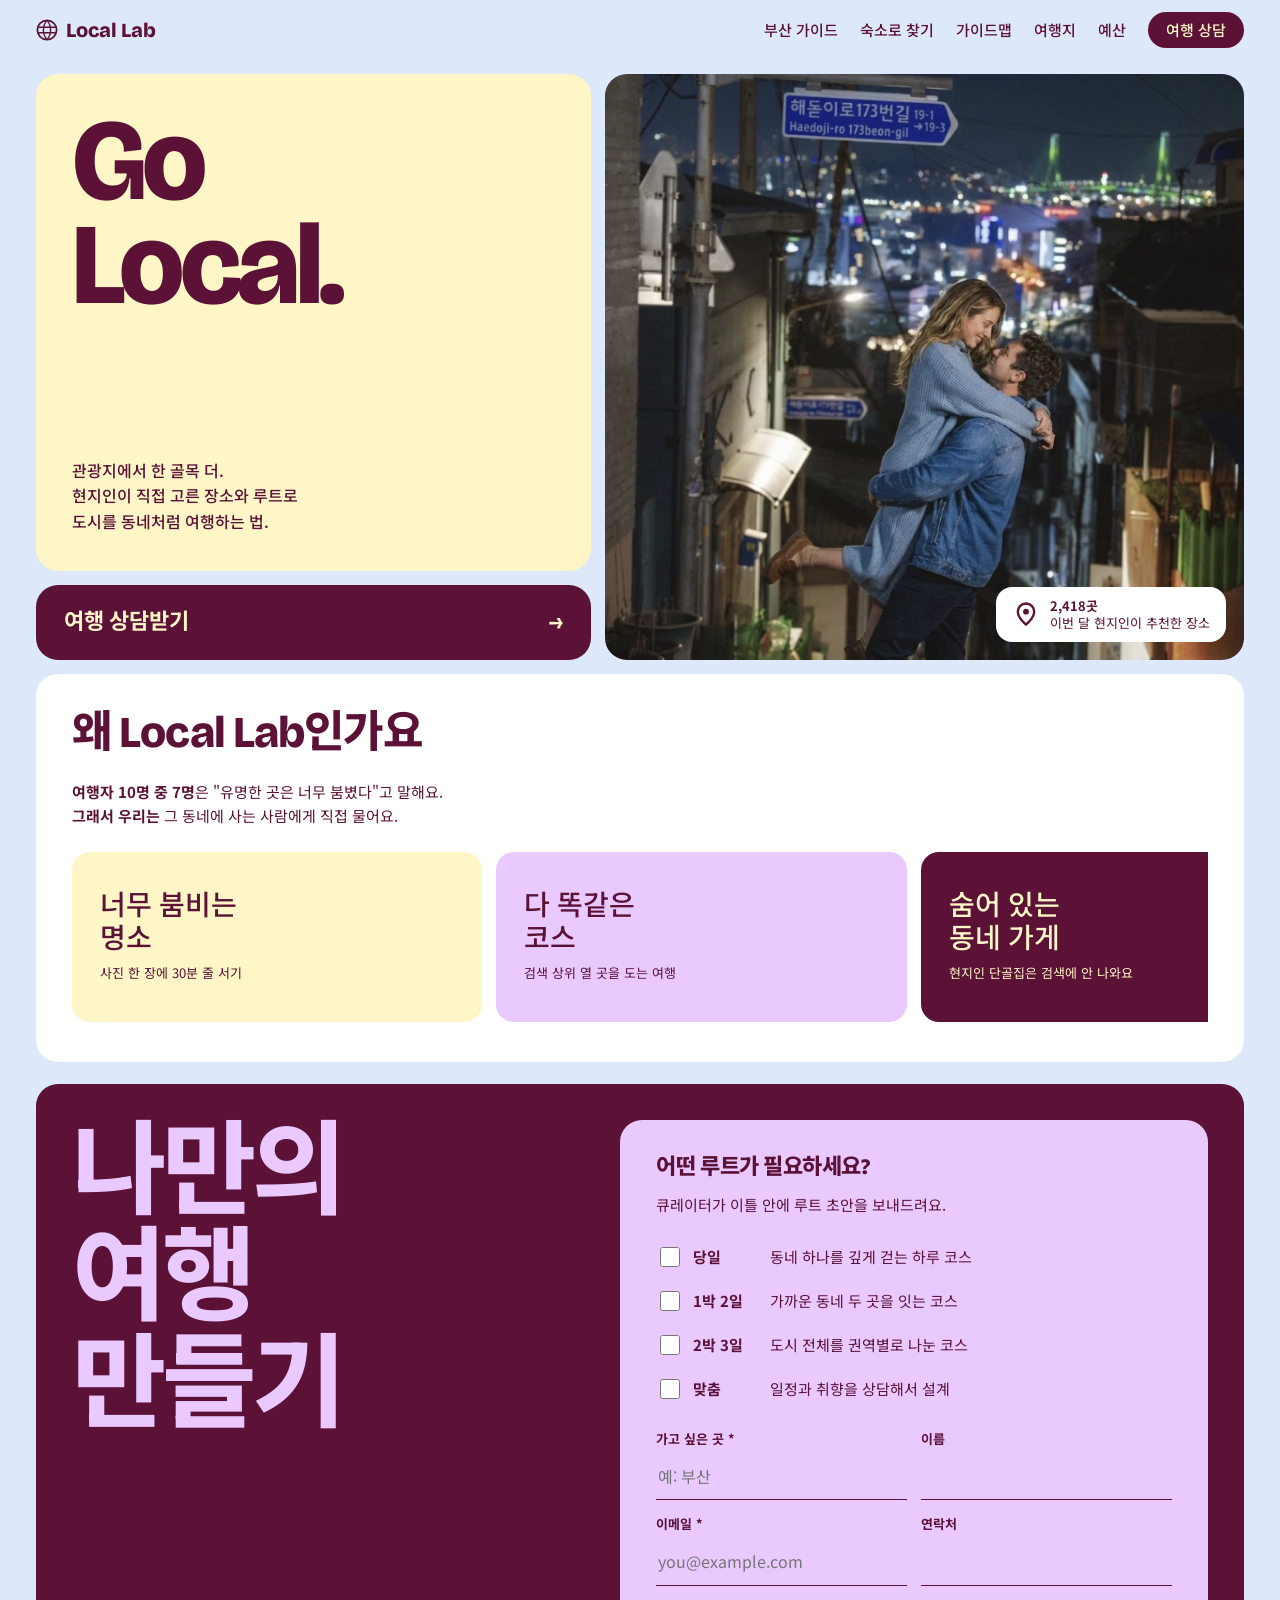
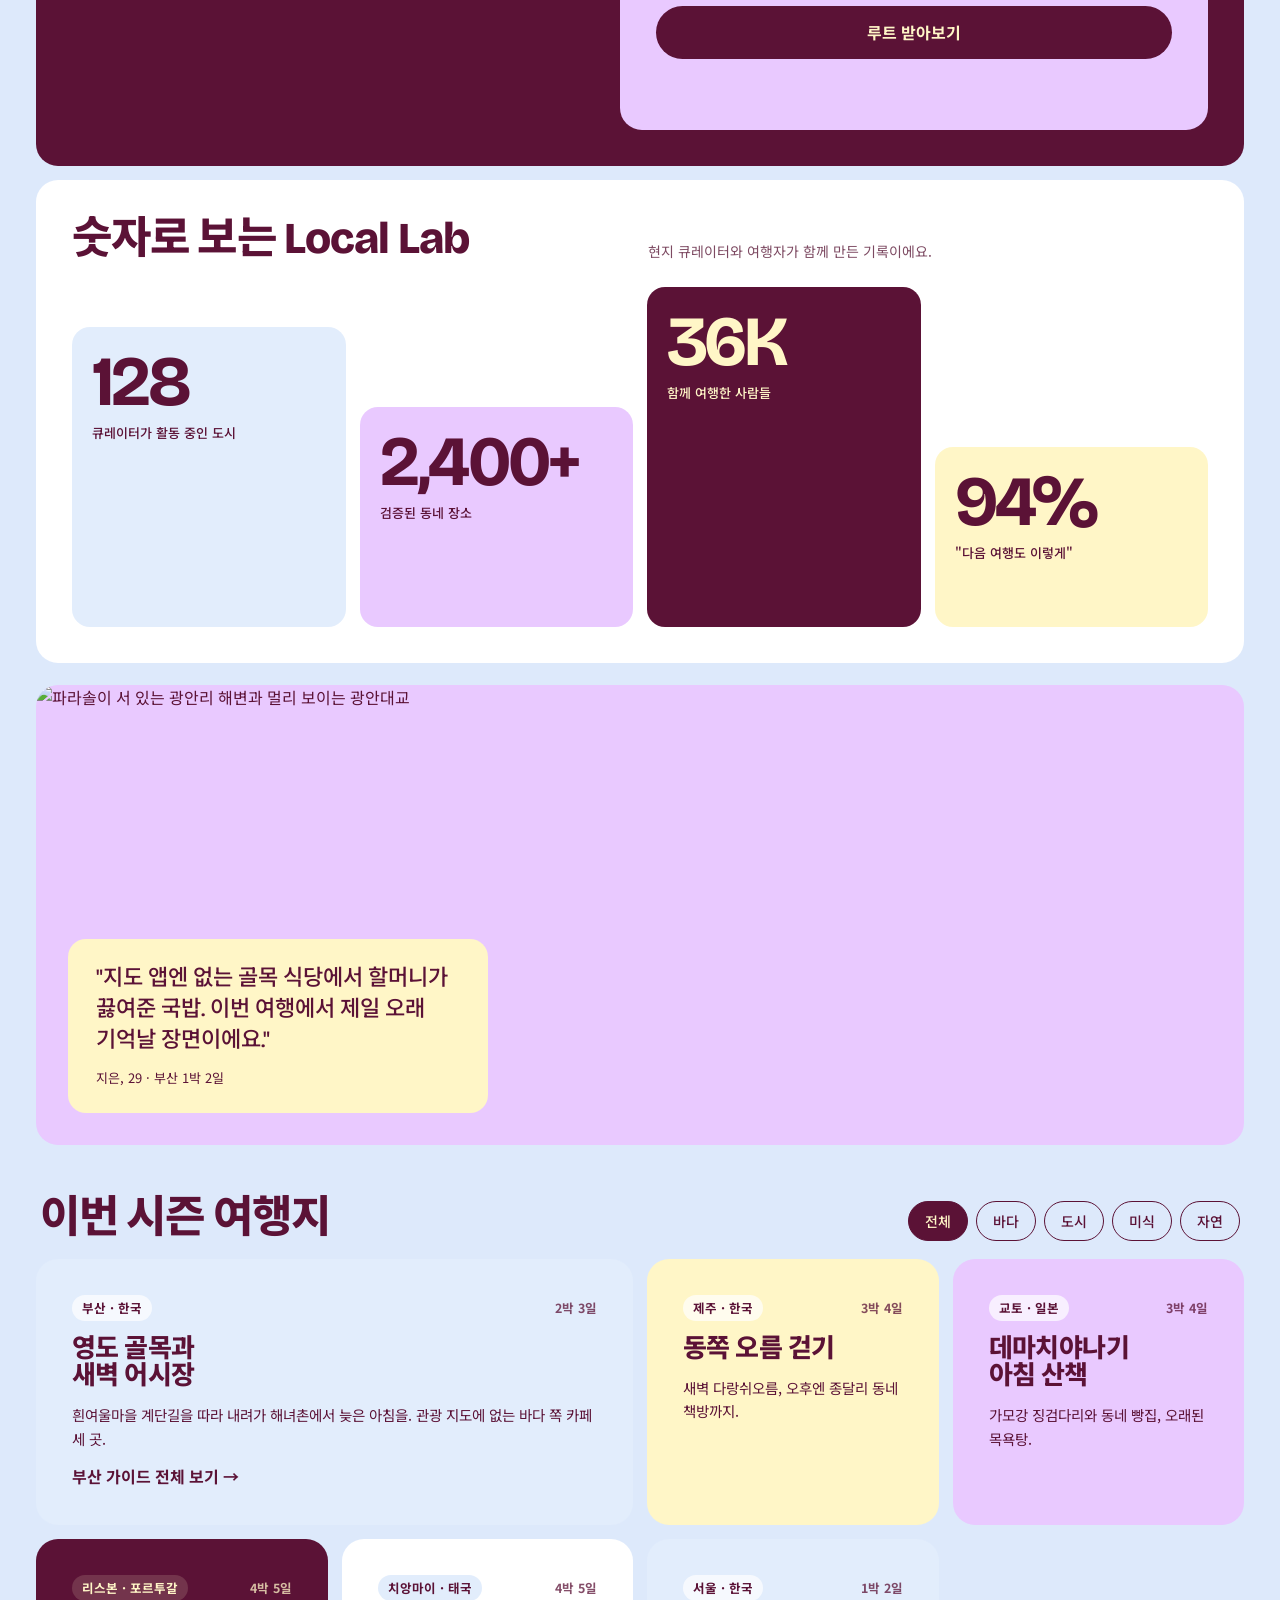
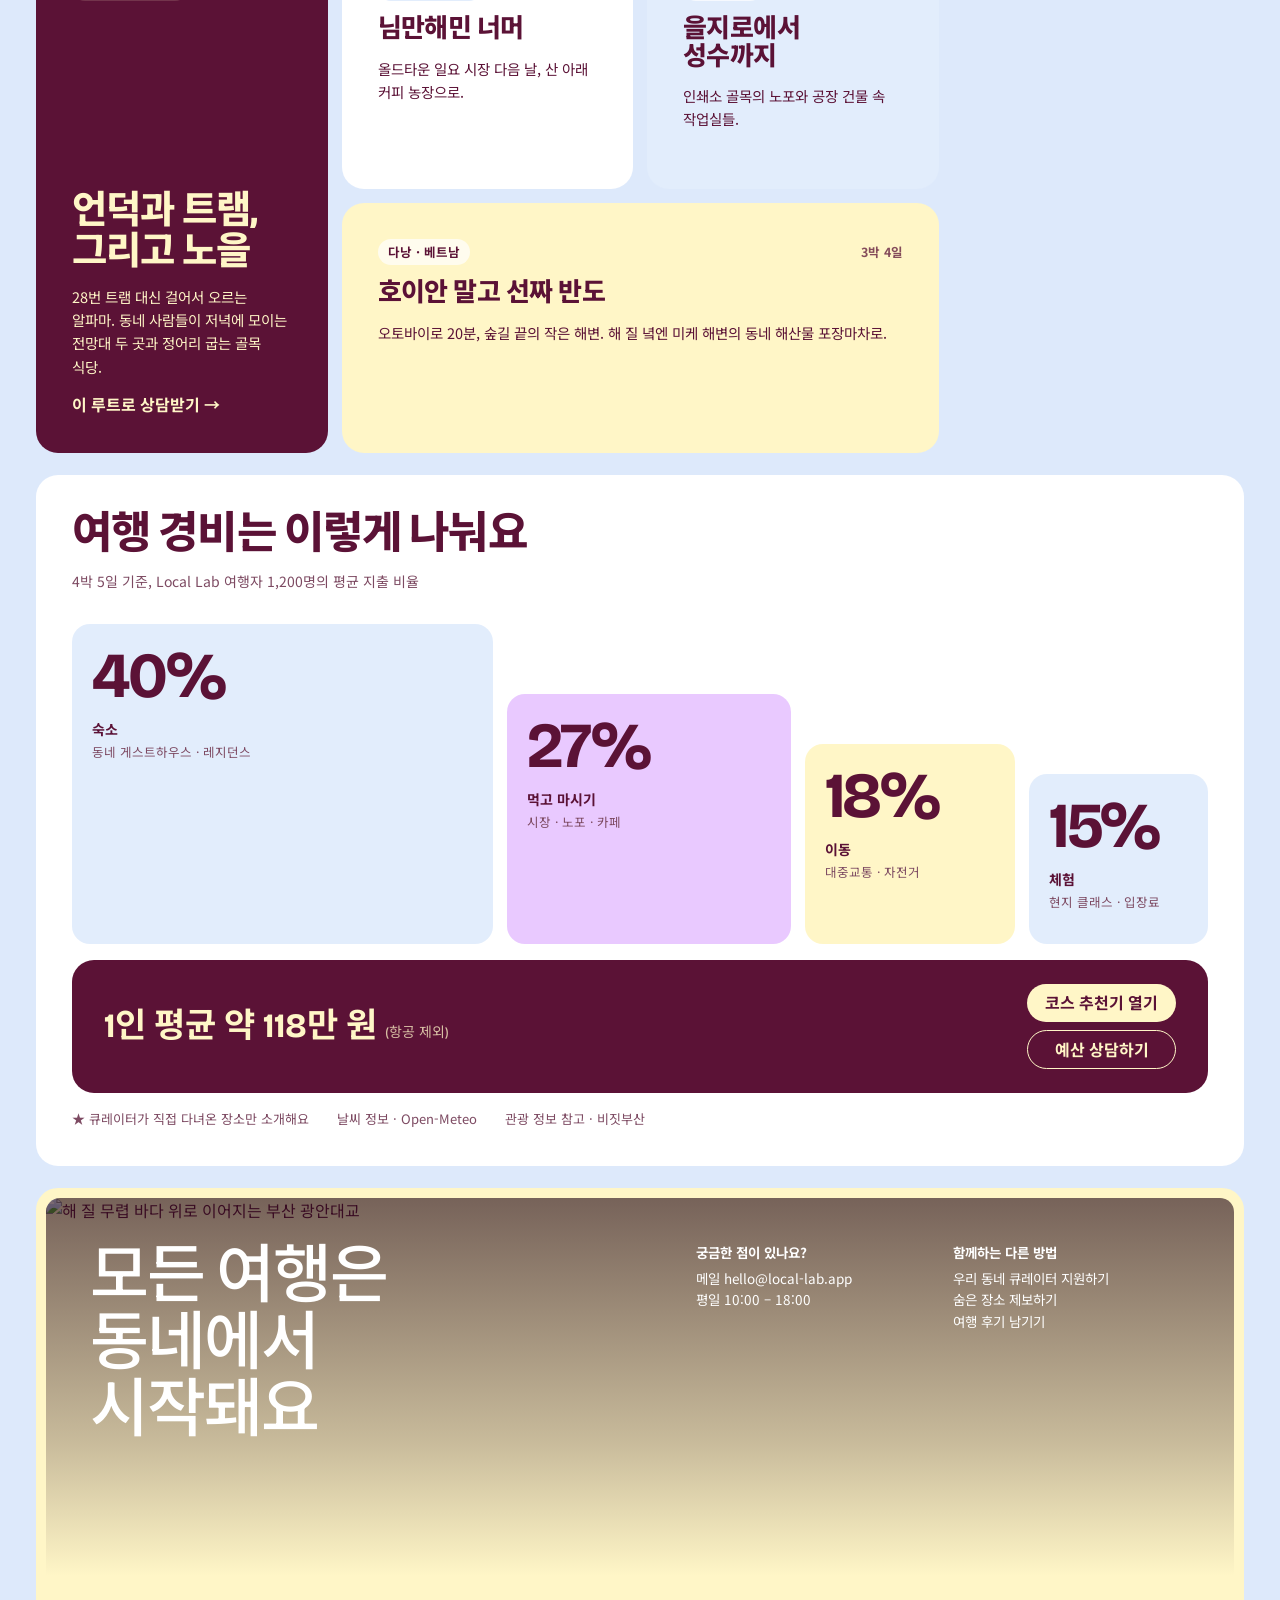
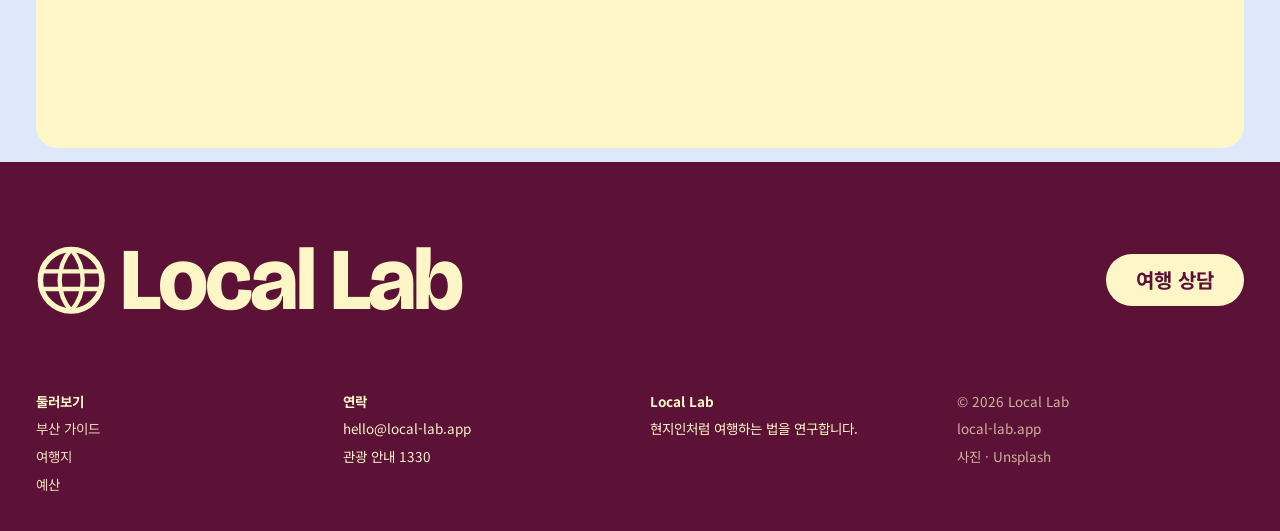
==== commit 18230a52: "홈 사진 칸을 사진 비율에 맞춰 사진이 잘리지 않게 변경" ====
--- a/index.html
+++ b/index.html
@@ -37,7 +37,7 @@
 <main id="top">
 
   <!-- 1. HERO -->
-  <section class="hero container split">
+  <section class="hero hero-photo container split">
     <div class="split-a hero-left">
       <div class="card hero-copy bg-cream">
         <h1>Go<br>Local.</h1>
--- a/styles.css
+++ b/styles.css
@@ -99,7 +99,10 @@
 .hero-art { padding: 0; overflow: hidden; position: relative; min-height: 440px; }
 .hero-art > svg { position: absolute; inset: 0; width: 100%; height: 100%; }
 .photo { position: absolute; inset: 0; width: 100%; height: 100%; object-fit: cover; display: block; }
-.hero-art .photo { object-position: 50% 35%; } /* 두 사람 얼굴이 사진 40% 높이쯤이라 살짝 위를 기준으로 자름 */
+/* 홈 대표 사진: 사진 칸을 사진 비율(858×787)과 똑같이 만들어 잘리지 않게. 사진을 바꾸면 aspect-ratio 도 그 사진 크기로 바꿀 것 */
+.hero-photo { --seg-b: 1.15fr; }
+.hero-photo .hero-art { aspect-ratio: 858 / 787; min-height: 0; align-self: start; }
+@media (min-width: 720px) and (max-width: 1023px) { .hero-photo { --seg-b: 1.5fr; } } /* 태블릿: 사진 높이를 왼쪽 글 칸에 맞춤 */
 .hero-badge { position: absolute; right: 18px; bottom: 18px; left: auto; display: flex; gap: 10px; align-items: center; background: var(--white); border-radius: 16px; padding: 10px 16px; font-size: 13px; line-height: 1.35; max-width: calc(100% - 36px); }
 .hero-badge svg { width: 28px; height: 28px; flex: none; }
 .hero-cta { display: flex; justify-content: space-between; align-items: center; gap: 12px; padding: 20px 28px; min-height: 64px; font-family: var(--display); font-weight: 700; font-size: clamp(18px, 2vw, 22px); text-decoration: none; transition: background .2s; }
@@ -497,6 +500,7 @@
   .footer-cols { grid-template-columns: 1fr 1fr; }
   .check-grid { grid-template-columns: 1fr 1fr; }
   .weather, .hero-badge { left: 12px; right: 12px; bottom: 12px; max-width: none; }
+  .hero-badge { top: 12px; bottom: auto; } /* 사진 아래쪽(두 사람 다리)을 가리지 않게 위로 */
 }
 
 /* 접힌 폴더블 커버 화면 · 아주 좁은 화면 (359px 이하, 갤럭시 폴드 커버 280~344px 포함) */
